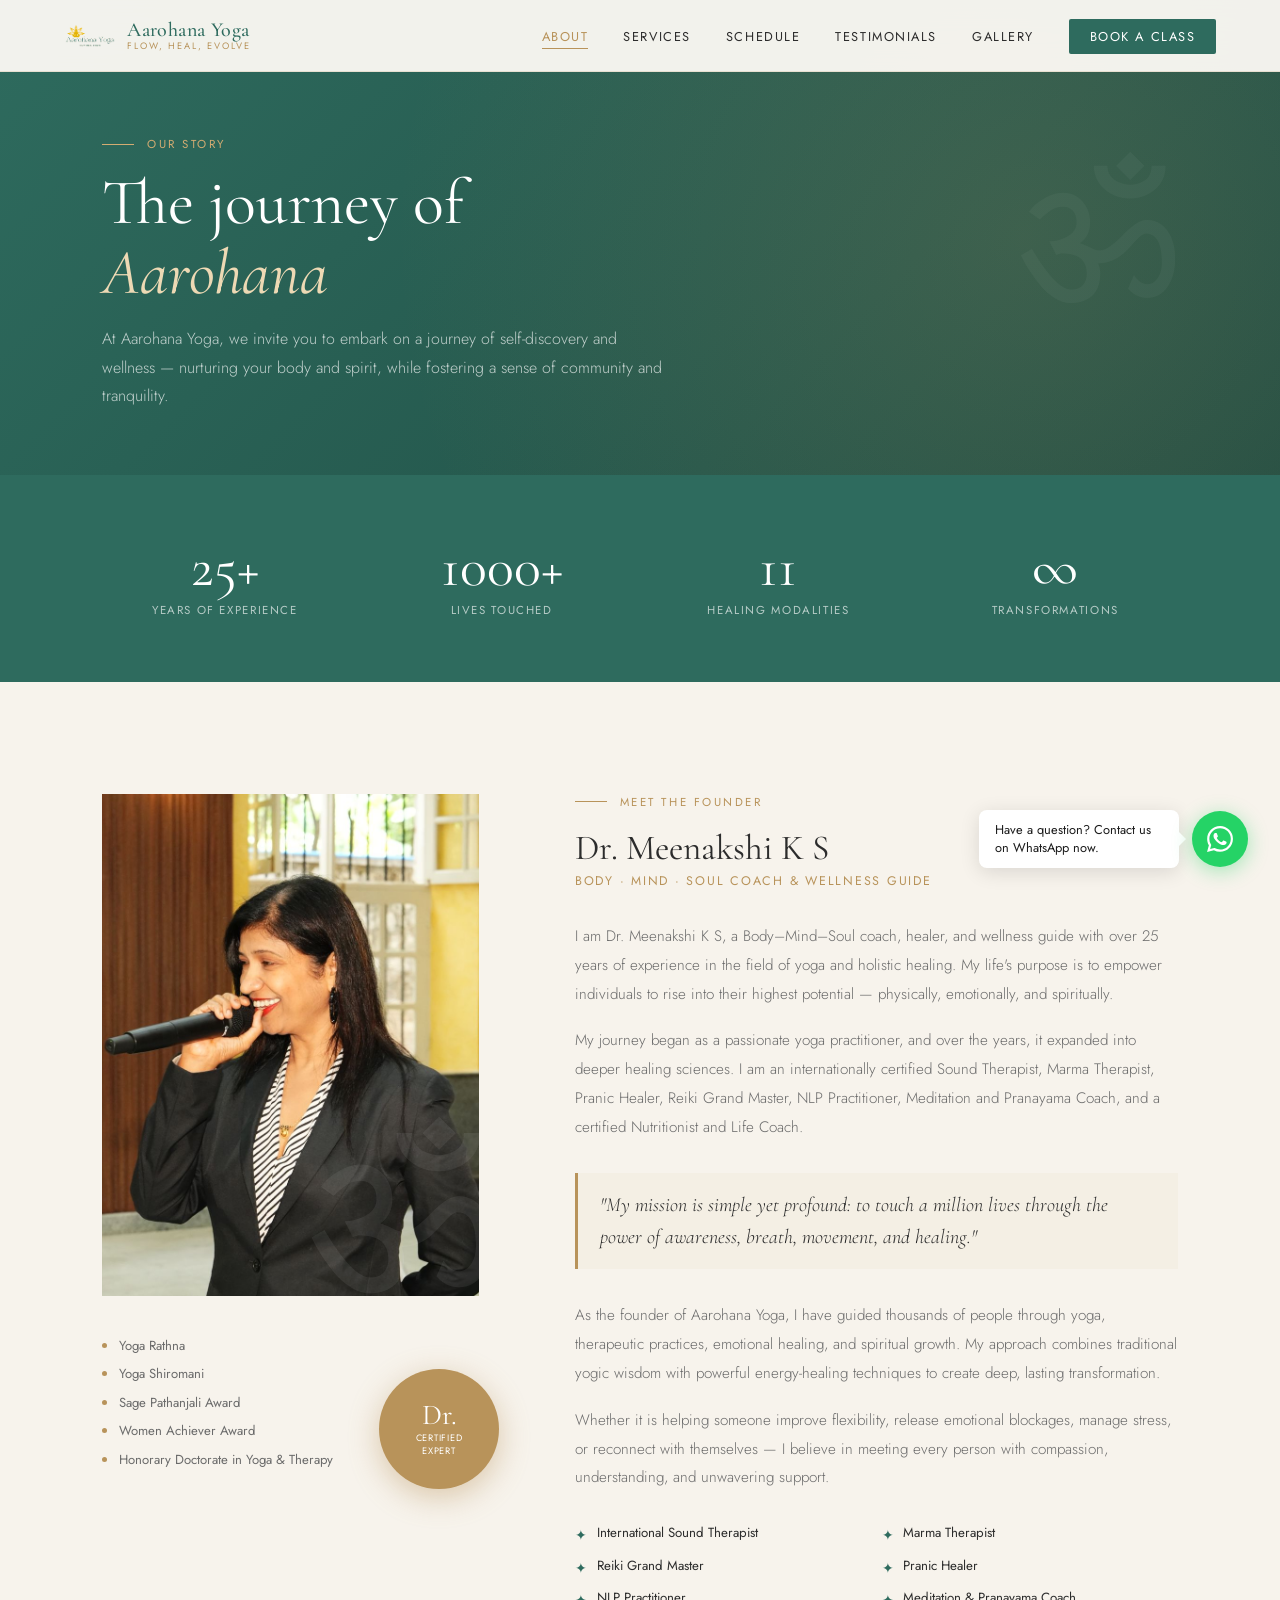
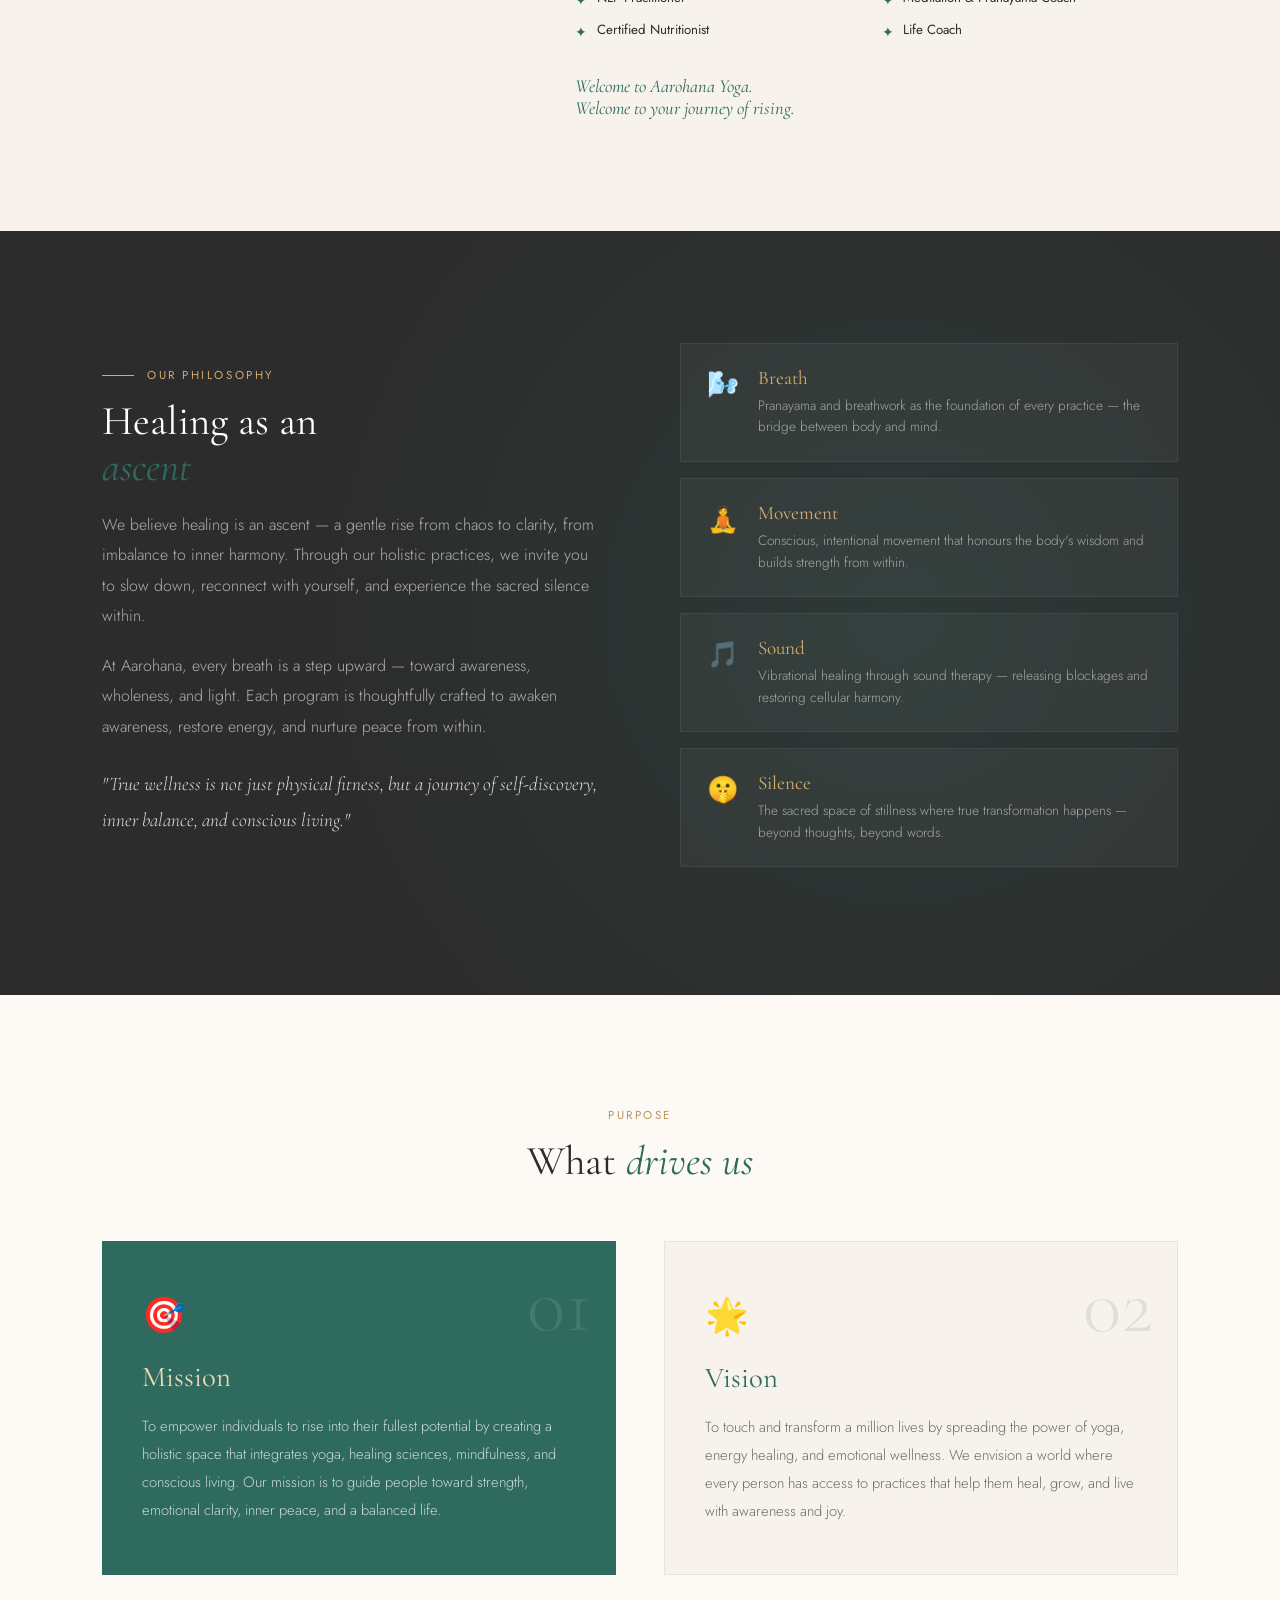
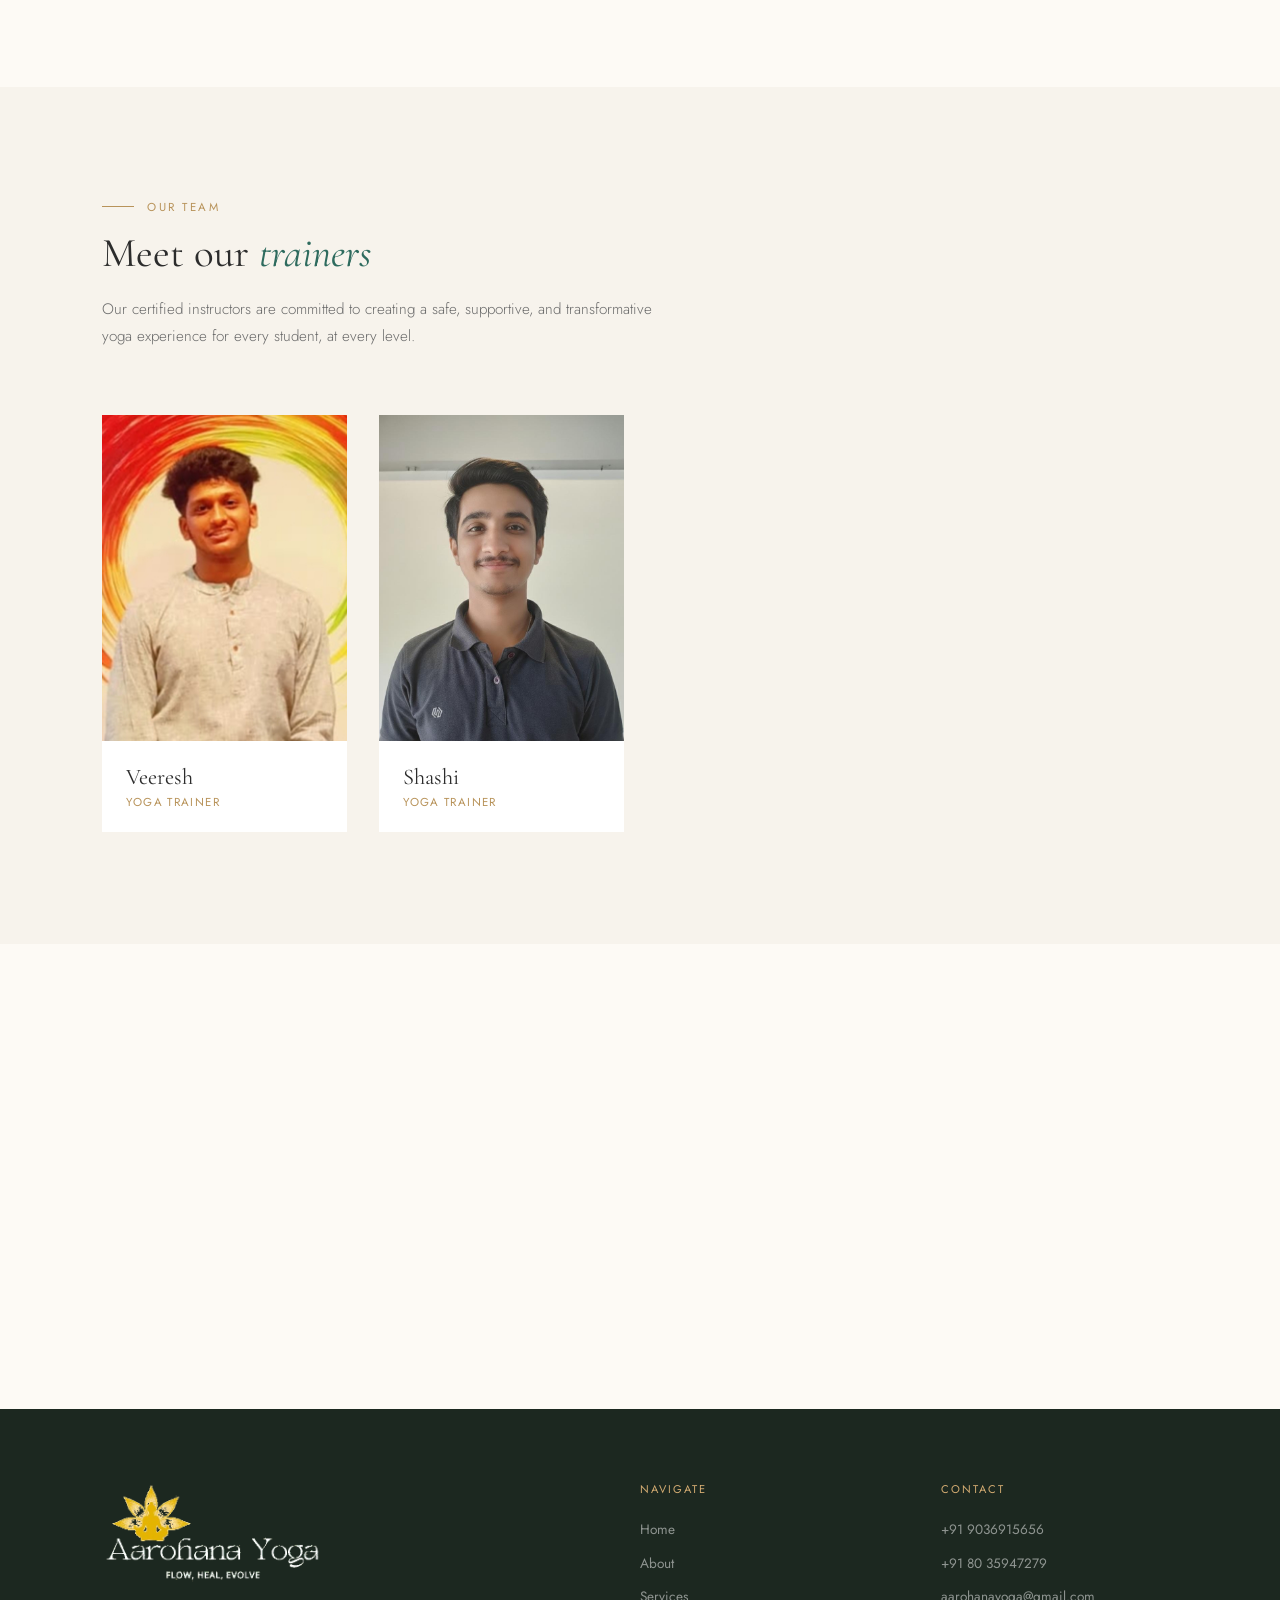
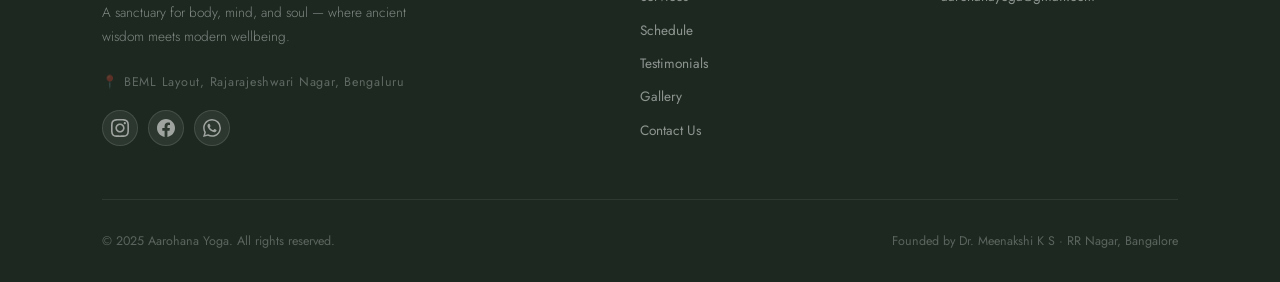
==== pages/about.html @ db9e5dfe "Add files via upload" ====
<!DOCTYPE html>
<html lang="en">
<head>
  <meta charset="UTF-8"/>
  <meta name="viewport" content="width=device-width, initial-scale=1.0"/>
  <title>About | Aarohana Yoga</title>
  <link rel="icon" type="image/x-icon" href="../images/favicon.ico" />
  <link rel="apple-touch-icon" href="../images/apple-touch-icon.png" />
  <meta name="description" content="Meet Dr. Meenakshi K S, founder of Aarohana Yoga — 25+ years in yoga, sound healing, and holistic wellness in RR Nagar, Bangalore."/>
  <link rel="preconnect" href="https://fonts.googleapis.com"/>
  <link rel="preconnect" href="https://fonts.gstatic.com" crossorigin/>
  <link href="https://fonts.googleapis.com/css2?family=Cormorant+Garamond:ital,wght@0,300;0,400;0,500;0,600;1,300;1,400&family=Jost:wght@300;400;500&display=swap" rel="stylesheet"/>
  <link rel="stylesheet" href="../css/main.css"/>
  <style>
    /* ── ABOUT PAGE SPECIFIC ── */
    section { padding: var(--section-pad); }

    /* Stats strip */
    #stats {
      background: var(--teal);
      padding: 4rem 8%;
      display: grid; grid-template-columns: repeat(4,1fr);
      gap: 2rem; text-align: center;
    }
    .stat-num { font-family: var(--font-serif); font-size: 3.5rem; color: white; line-height:1; margin-bottom:0.4rem; }
    .stat-label { font-size: 0.72rem; letter-spacing: 0.14em; text-transform: uppercase; color: rgba(255,255,255,0.65); }

    /* Founder */
    #founder {
      background: var(--cream);
      display: grid; grid-template-columns: 1fr 1.6fr;
      gap: 6rem; align-items: start;
    }
    .founder-img-frame {
      width: 100%; aspect-ratio: 3/4;
      background: linear-gradient(160deg, var(--teal-light), var(--teal));
      position: relative; overflow: hidden;
      display: flex; align-items: center; justify-content: center;
    }
    .founder-img-frame::before {
      content: 'ॐ'; font-size: 14rem; font-family: serif;
      color: rgba(255,255,255,0.07); position: absolute;
      bottom: -2rem; right: -1rem; line-height:1;
    }
    .founder-initials {
      font-family: var(--font-serif); font-size: 6rem;
      color: rgba(255,255,255,0.2); font-weight: 300; position: relative; z-index:2;
    }
    .founder-badge {
      position: absolute; bottom: -20px; right: -20px;
      width: 120px; height: 120px; background: var(--gold); border-radius: 50%;
      display: flex; flex-direction: column; align-items: center; justify-content: center;
      color: white; text-align: center; box-shadow: 0 8px 30px rgba(184,147,90,0.45);
    }
    .founder-badge .big { font-family: var(--font-serif); font-size: 1.8rem; line-height:1; }
    .founder-badge .small { font-size: 0.58rem; letter-spacing: 0.08em; text-transform: uppercase; margin-top:2px; }
    .founder-awards { margin-top: 2.5rem; display: flex; flex-direction: column; gap: 0.6rem; }
    .award-item { display: flex; align-items: center; gap: 0.7rem; font-size: 0.82rem; color: var(--mid-grey); }
    .award-dot { width: 5px; height: 5px; background: var(--gold); border-radius: 50%; flex-shrink:0; }
    .founder-name { font-family: var(--font-serif); font-size: 2.2rem; color: var(--charcoal); margin-bottom: 0.2rem; }
    .founder-title { font-size: 0.78rem; letter-spacing: 0.14em; text-transform: uppercase; color: var(--gold); margin-bottom: 2rem; }
    .founder-bio p { font-size: 0.95rem; line-height: 1.9; color: var(--mid-grey); margin-bottom: 1.1rem; font-weight: 300; }
    .founder-quote {
      border-left: 3px solid var(--gold); padding: 1rem 1.4rem;
      margin: 2rem 0; background: rgba(184,147,90,0.05);
    }
    .founder-quote p {
      font-family: var(--font-serif); font-size: 1.25rem;
      font-style: italic; color: var(--charcoal); line-height: 1.6; margin: 0;
    }
    .creds-grid { display: grid; grid-template-columns: 1fr 1fr; gap: 0.7rem; margin: 2rem 0; }
    .cred-item { display: flex; align-items: flex-start; gap: 0.6rem; font-size: 0.83rem; color: var(--charcoal); line-height: 1.4; }
    .cred-icon { color: var(--teal); flex-shrink:0; font-size: 0.9rem; margin-top: 1px; }

    /* Philosophy */
    #philosophy { background: var(--charcoal); color: white; position: relative; overflow:hidden; }
    #philosophy::before {
      content:''; position: absolute; inset:0;
      background: radial-gradient(circle at 70% 50%, rgba(46,107,94,0.2) 0%, transparent 60%);
    }
    .philosophy-inner { position: relative; z-index:2; display: grid; grid-template-columns: 1fr 1fr; gap: 5rem; align-items: center; }
    #philosophy .section-tag { color: var(--gold-light); }
    #philosophy .section-tag::before { background: var(--gold-light); }
    #philosophy .section-title { color: white; }
    .philosophy-text p { font-size: 1rem; line-height: 1.9; color: rgba(255,255,255,0.62); margin-bottom: 1.2rem; font-weight: 300; }
    .pillar {
      display: flex; gap: 1.2rem; align-items: flex-start;
      padding: 1.4rem 1.6rem; margin-bottom: 1rem;
      background: rgba(255,255,255,0.04); border: 1px solid rgba(255,255,255,0.06);
      transition: background 0.3s;
    }
    .pillar:hover { background: rgba(255,255,255,0.07); }
    .pillar-icon { font-size: 1.6rem; flex-shrink:0; }
    .pillar-title { font-family: var(--font-serif); font-size: 1.2rem; color: var(--gold-light); margin-bottom: 0.3rem; }
    .pillar-desc { font-size: 0.85rem; color: rgba(255,255,255,0.55); line-height: 1.6; font-weight: 300; }

    /* Mission / Vision */
    #mission-vision { background: var(--warm-white); }
    .mv-header { text-align:center; margin-bottom: 3.5rem; }
    .mv-header .section-tag { justify-content: center; }
    .mv-header .section-tag::before { display:none; }
    .mv-grid { display: grid; grid-template-columns: 1fr 1fr; gap: 3rem; }
    .mv-card { padding: 3rem 2.5rem; position: relative; overflow: hidden; transition: transform 0.3s; }
    .mv-card:hover { transform: translateY(-4px); }
    .mv-card-mission { background: var(--teal); color: white; }
    .mv-card-vision { background: var(--cream); border: 1px solid var(--light-grey); }
    .mv-card-num {
      position: absolute; top: 1.5rem; right: 1.5rem;
      font-family: var(--font-serif); font-size: 5rem;
      font-weight: 300; line-height:1; opacity: 0.1;
    }
    .mv-icon { font-size: 2.2rem; margin-bottom: 1.2rem; display: block; }
    .mv-title { font-family: var(--font-serif); font-size: 1.8rem; margin-bottom: 1.2rem; }
    .mv-card-mission .mv-title { color: var(--gold-pale); }
    .mv-card-vision .mv-title { color: var(--teal); }
    .mv-text { font-size: 0.92rem; line-height: 1.9; font-weight: 300; }
    .mv-card-mission .mv-text { color: rgba(255,255,255,0.75); }
    .mv-card-vision .mv-text { color: var(--mid-grey); }

    /* Trainers */
    #trainers { background: var(--cream); }
    .trainers-intro { max-width: 560px; margin-bottom: 4rem; }
    .trainers-intro p { font-size: 0.95rem; line-height: 1.8; color: var(--mid-grey); font-weight: 300; }
    .trainers-grid { display: grid; grid-template-columns: repeat(auto-fill, minmax(240px,1fr)); gap: 2rem; }
    .trainer-card { background: white; overflow: hidden; transition: box-shadow 0.3s, transform 0.3s; }
    .trainer-card:hover { box-shadow: 0 12px 40px rgba(0,0,0,0.1); transform: translateY(-4px); }
    .trainer-img {
      width: 100%; aspect-ratio: 3/4;
      background: linear-gradient(135deg, var(--teal-light), var(--teal));
      display: flex; align-items: center; justify-content: center;
      position: relative; overflow: hidden;
    }
    .trainer-img::before {
      content: attr(data-initials);
      font-family: var(--font-serif); font-size: 5rem;
      color: rgba(255,255,255,0.2); font-weight: 300;
    }
    .trainer-img img {
      width: 100%; height: 100%; object-fit: cover;
      position: absolute; inset: 0;
    }
    .trainer-info { padding: 1.4rem 1.5rem; }
    .trainer-name { font-family: var(--font-serif); font-size: 1.4rem; color: var(--charcoal); margin-bottom: 0.2rem; }
    .trainer-role { font-size: 0.72rem; letter-spacing: 0.12em; text-transform: uppercase; color: var(--gold); }

    /* CTA */
    #cta { background: var(--warm-white); text-align: center; }
    #cta .section-tag { justify-content: center; }
    #cta .section-tag::before { display:none; }
    #cta p { font-size: 0.95rem; color: var(--mid-grey); max-width: 480px; margin: 0 auto 2.5rem; line-height: 1.8; font-weight: 300; }
    .cta-buttons { display: flex; gap: 1rem; justify-content: center; flex-wrap: wrap; }

    /* Responsive */
    @media (max-width: 900px) {
      #founder { grid-template-columns: 1fr; gap: 3rem; }
      .founder-visual { max-width: 300px; }
      .creds-grid { grid-template-columns: 1fr; }
      .philosophy-inner { grid-template-columns: 1fr; gap: 3rem; }
      .mv-grid { grid-template-columns: 1fr; }
      #stats { grid-template-columns: repeat(2,1fr); }
      section { padding: var(--section-pad-sm); }
      #stats { padding: 3rem 5%; }
    }
  </style>
</head>
<body>

<nav id="navbar">
  <a href="../index.html" class="nav-logo">
    <img src="[data-uri]" alt="Aarohana Yoga" />
    <div class="nav-brand-text">
      <span class="nav-brand-name">Aarohana Yoga</span>
      <span class="nav-brand-tagline">Flow, Heal, Evolve</span>
    </div>
  </a>
  <ul class="nav-links">
    <li><a href="about.html" class="active">About</a></li>
    <li><a href="../index.html#services">Services</a></li>
    <li><a href="../index.html#schedule">Schedule</a></li>
    <li><a href="../index.html#testimonials">Testimonials</a></li>
    <li><a href="gallery.html">Gallery</a></li>
    <li><a href="../index.html#contact" class="nav-cta">Book a Class</a></li>
  </ul>
  <div class="hamburger" id="hamburger"><span></span><span></span><span></span></div>
</nav>
<div class="mobile-menu" id="mobileMenu">
  <a href="../index.html">Home</a>
  <a href="about.html">About</a>
  <a href="../index.html#services">Services</a>
  <a href="../index.html#schedule">Schedule</a>
  <a href="../index.html#testimonials">Testimonials</a>
  <a href="gallery.html">Gallery</a>
  <a href="../index.html#contact">Book a Class</a>
</div>

<!-- PAGE HERO -->
<div class="page-hero">
  <div class="page-hero-inner">
    <div class="page-hero-tag">Our Story</div>
    <h1>The journey of<br><em>Aarohana</em></h1>
    <p class="page-hero-desc">At Aarohana Yoga, we invite you to embark on a journey of self-discovery and wellness — nurturing your body and spirit, while fostering a sense of community and tranquility.</p>
  </div>
  <div class="hero-om">ॐ</div>
</div>

<!-- STATS -->
<div id="stats">
  <div class="reveal"><div class="stat-num">25+</div><div class="stat-label">Years of Experience</div></div>
  <div class="reveal"><div class="stat-num">1000+</div><div class="stat-label">Lives Touched</div></div>
  <div class="reveal"><div class="stat-num">11</div><div class="stat-label">Healing Modalities</div></div>
  <div class="reveal"><div class="stat-num">∞</div><div class="stat-label">Transformations</div></div>
</div>

<!-- FOUNDER -->
<section id="founder">
  <div class="founder-visual reveal" style="position:relative">
    <div class="founder-img-frame">
      <img src="../images/meenakshi.jpeg" alt="Dr. Meenakshi K S" style="width:100%;height:100%;object-fit:cover;object-position:center top;" />
    </div>
    <div class="founder-badge"><span class="big">Dr.</span><span class="small">Certified<br>Expert</span></div>
    <div class="founder-awards">
      <div class="award-item"><span class="award-dot"></span> Yoga Rathna</div>
      <div class="award-item"><span class="award-dot"></span> Yoga Shiromani</div>
      <div class="award-item"><span class="award-dot"></span> Sage Pathanjali Award</div>
      <div class="award-item"><span class="award-dot"></span> Women Achiever Award</div>
      <div class="award-item"><span class="award-dot"></span> Honorary Doctorate in Yoga & Therapy</div>
    </div>
  </div>
  <div class="founder-content reveal">
    <div class="section-tag">Meet the Founder</div>
    <div class="founder-name">Dr. Meenakshi K S</div>
    <div class="founder-title">Body · Mind · Soul Coach & Wellness Guide</div>
    <div class="founder-bio">
      <p>I am Dr. Meenakshi K S, a Body–Mind–Soul coach, healer, and wellness guide with over 25 years of experience in the field of yoga and holistic healing. My life's purpose is to empower individuals to rise into their highest potential — physically, emotionally, and spiritually.</p>
      <p>My journey began as a passionate yoga practitioner, and over the years, it expanded into deeper healing sciences. I am an internationally certified Sound Therapist, Marma Therapist, Pranic Healer, Reiki Grand Master, NLP Practitioner, Meditation and Pranayama Coach, and a certified Nutritionist and Life Coach.</p>
      <div class="founder-quote"><p>"My mission is simple yet profound: to touch a million lives through the power of awareness, breath, movement, and healing."</p></div>
      <p>As the founder of Aarohana Yoga, I have guided thousands of people through yoga, therapeutic practices, emotional healing, and spiritual growth. My approach combines traditional yogic wisdom with powerful energy-healing techniques to create deep, lasting transformation.</p>
      <p>Whether it is helping someone improve flexibility, release emotional blockages, manage stress, or reconnect with themselves — I believe in meeting every person with compassion, understanding, and unwavering support.</p>
    </div>
    <div class="creds-grid">
      <div class="cred-item"><span class="cred-icon">✦</span> International Sound Therapist</div>
      <div class="cred-item"><span class="cred-icon">✦</span> Marma Therapist</div>
      <div class="cred-item"><span class="cred-icon">✦</span> Reiki Grand Master</div>
      <div class="cred-item"><span class="cred-icon">✦</span> Pranic Healer</div>
      <div class="cred-item"><span class="cred-icon">✦</span> NLP Practitioner</div>
      <div class="cred-item"><span class="cred-icon">✦</span> Meditation & Pranayama Coach</div>
      <div class="cred-item"><span class="cred-icon">✦</span> Certified Nutritionist</div>
      <div class="cred-item"><span class="cred-icon">✦</span> Life Coach</div>
    </div>
    <p style="font-family:var(--font-serif);font-size:1.15rem;font-style:italic;color:var(--teal);margin-top:1.5rem;">Welcome to Aarohana Yoga.<br>Welcome to your journey of rising.</p>
  </div>
</section>

<!-- PHILOSOPHY -->
<section id="philosophy">
  <div class="philosophy-inner">
    <div class="philosophy-text reveal">
      <div class="section-tag">Our Philosophy</div>
      <h2 class="section-title">Healing as an<br><em>ascent</em></h2>
      <p>We believe healing is an ascent — a gentle rise from chaos to clarity, from imbalance to inner harmony. Through our holistic practices, we invite you to slow down, reconnect with yourself, and experience the sacred silence within.</p>
      <p>At Aarohana, every breath is a step upward — toward awareness, wholeness, and light. Each program is thoughtfully crafted to awaken awareness, restore energy, and nurture peace from within.</p>
      <p style="font-family:var(--font-serif);font-size:1.2rem;font-style:italic;color:rgba(255,255,255,0.85);margin-top:1.5rem;">"True wellness is not just physical fitness, but a journey of self-discovery, inner balance, and conscious living."</p>
    </div>
    <div class="reveal">
      <div class="pillar"><span class="pillar-icon">🌬️</span><div><div class="pillar-title">Breath</div><p class="pillar-desc">Pranayama and breathwork as the foundation of every practice — the bridge between body and mind.</p></div></div>
      <div class="pillar"><span class="pillar-icon">🧘</span><div><div class="pillar-title">Movement</div><p class="pillar-desc">Conscious, intentional movement that honours the body's wisdom and builds strength from within.</p></div></div>
      <div class="pillar"><span class="pillar-icon">🎵</span><div><div class="pillar-title">Sound</div><p class="pillar-desc">Vibrational healing through sound therapy — releasing blockages and restoring cellular harmony.</p></div></div>
      <div class="pillar"><span class="pillar-icon">🤫</span><div><div class="pillar-title">Silence</div><p class="pillar-desc">The sacred space of stillness where true transformation happens — beyond thoughts, beyond words.</p></div></div>
    </div>
  </div>
</section>

<!-- MISSION & VISION -->
<section id="mission-vision">
  <div class="mv-header reveal">
    <div class="section-tag">Purpose</div>
    <h2 class="section-title">What <em>drives us</em></h2>
  </div>
  <div class="mv-grid">
    <div class="mv-card mv-card-mission reveal">
      <span class="mv-card-num">01</span>
      <span class="mv-icon">🎯</span>
      <div class="mv-title">Mission</div>
      <p class="mv-text">To empower individuals to rise into their fullest potential by creating a holistic space that integrates yoga, healing sciences, mindfulness, and conscious living. Our mission is to guide people toward strength, emotional clarity, inner peace, and a balanced life.</p>
    </div>
    <div class="mv-card mv-card-vision reveal">
      <span class="mv-card-num">02</span>
      <span class="mv-icon">🌟</span>
      <div class="mv-title">Vision</div>
      <p class="mv-text">To touch and transform a million lives by spreading the power of yoga, energy healing, and emotional wellness. We envision a world where every person has access to practices that help them heal, grow, and live with awareness and joy.</p>
    </div>
  </div>
</section>

<!-- TRAINERS -->
<section id="trainers">
  <div class="trainers-intro reveal">
    <div class="section-tag">Our Team</div>
    <h2 class="section-title">Meet our <em>trainers</em></h2>
    <p>Our certified instructors are committed to creating a safe, supportive, and transformative yoga experience for every student, at every level.</p>
  </div>
  <div class="trainers-grid">
    <div class="trainer-card reveal">
      <div class="trainer-img" data-initials="V">
        <img src="../images/veeresh.jpg" alt="Veeresh" onerror="this.style.display='none'"/>
      </div>
      <div class="trainer-info"><div class="trainer-name">Veeresh</div><div class="trainer-role">Yoga Trainer</div></div>
    </div>
    <div class="trainer-card reveal">
      <div class="trainer-img" data-initials="S">
        <img src="../images/shashi.jpeg" alt="Shashi" onerror="this.style.display='none'"/>
      </div>
      <div class="trainer-info"><div class="trainer-name">Shashi</div><div class="trainer-role">Yoga Trainer</div></div>
    </div>
    <div class="trainer-card reveal">
      <div class="trainer-img" data-initials="MKS">
        <img src="../images/meenakshi-about.jpeg" alt="Dr. Meenakshi K S" />
      </div>
      <div class="trainer-info"><div class="trainer-name">Dr. Meenakshi K S</div><div class="trainer-role">Founder & Lead Instructor</div></div>
    </div>
  </div>
</section>

<!-- CTA -->
<section id="cta">
  <div class="section-tag reveal">Begin your journey</div>
  <h2 class="section-title reveal">Ready to <em>rise?</em></h2>
  <p class="reveal">Join us at Aarohana Yoga and take the first step toward a healthier, more balanced, and deeply fulfilling life.</p>
  <div class="cta-buttons reveal">
    <a href="../index.html#contact" class="btn-primary">Book a Trial Class</a>
    <a href="../index.html#services" class="btn-outline">Explore Services</a>
  </div>
</section>

<footer>
  <div class="footer-grid">
    <div>
      <div class="footer-brand">
        <img src="../images/logo-footer.png" alt="Aarohana Yoga" class="footer-logo-img" />
      </div>
      <p class="footer-tagline">A sanctuary for body, mind, and soul — where ancient wisdom meets modern wellbeing.</p>
      <p style="font-size:0.78rem;color:rgba(255,255,255,0.3);letter-spacing:0.06em;margin-bottom:1.2rem">📍 BEML Layout, Rajarajeshwari Nagar, Bengaluru</p>
      <div class="footer-social">
        <a href="https://www.instagram.com/aarohanayoga" target="_blank" class="footer-social-btn" title="Instagram"><svg xmlns="http://www.w3.org/2000/svg" viewBox="0 0 24 24" width="18" height="18" fill="currentColor"><path d="M12 2.163c3.204 0 3.584.012 4.85.07 3.252.148 4.771 1.691 4.919 4.919.058 1.265.069 1.645.069 4.849 0 3.205-.012 3.584-.069 4.849-.149 3.225-1.664 4.771-4.919 4.919-1.266.058-1.644.07-4.85.07-3.204 0-3.584-.012-4.849-.07-3.26-.149-4.771-1.699-4.919-4.92-.058-1.265-.07-1.644-.07-4.849 0-3.204.013-3.583.07-4.849.149-3.227 1.664-4.771 4.919-4.919 1.266-.057 1.645-.069 4.849-.069zm0-2.163c-3.259 0-3.667.014-4.947.072-4.358.2-6.78 2.618-6.98 6.98-.059 1.281-.073 1.689-.073 4.948 0 3.259.014 3.668.072 4.948.2 4.358 2.618 6.78 6.98 6.98 1.281.058 1.689.072 4.948.072 3.259 0 3.668-.014 4.948-.072 4.354-.2 6.782-2.618 6.979-6.98.059-1.28.073-1.689.073-4.948 0-3.259-.014-3.667-.072-4.947-.196-4.354-2.617-6.78-6.979-6.98-1.281-.059-1.69-.073-4.949-.073zm0 5.838c-3.403 0-6.162 2.759-6.162 6.162s2.759 6.163 6.162 6.163 6.162-2.759 6.162-6.163c0-3.403-2.759-6.162-6.162-6.162zm0 10.162c-2.209 0-4-1.79-4-4 0-2.209 1.791-4 4-4s4 1.791 4 4c0 2.21-1.791 4-4 4zm6.406-11.845c-.796 0-1.441.645-1.441 1.44s.645 1.44 1.441 1.44c.795 0 1.439-.645 1.439-1.44s-.644-1.44-1.439-1.44z"/></svg></a>
        <a href="https://www.facebook.com/share/173X7oMKS6/" target="_blank" class="footer-social-btn" title="Facebook"><svg xmlns="http://www.w3.org/2000/svg" viewBox="0 0 24 24" width="18" height="18" fill="currentColor"><path d="M24 12.073c0-6.627-5.373-12-12-12s-12 5.373-12 12c0 5.99 4.388 10.954 10.125 11.854v-8.385H7.078v-3.47h3.047V9.43c0-3.007 1.792-4.669 4.533-4.669 1.312 0 2.686.235 2.686.235v2.953H15.83c-1.491 0-1.956.925-1.956 1.874v2.25h3.328l-.532 3.47h-2.796v8.385C19.612 23.027 24 18.062 24 12.073z"/></svg></a>
        <a href="http://wa.me/919036915656" target="_blank" class="footer-social-btn" title="WhatsApp"><svg xmlns="http://www.w3.org/2000/svg" viewBox="0 0 24 24" width="18" height="18" fill="currentColor"><path d="M17.472 14.382c-.297-.149-1.758-.867-2.03-.967-.273-.099-.471-.148-.67.15-.197.297-.767.966-.94 1.164-.173.199-.347.223-.644.075-.297-.15-1.255-.463-2.39-1.475-.883-.788-1.48-1.761-1.653-2.059-.173-.297-.018-.458.13-.606.134-.133.298-.347.446-.52.149-.174.198-.298.298-.497.099-.198.05-.371-.025-.52-.075-.149-.669-1.612-.916-2.207-.242-.579-.487-.5-.669-.51-.173-.008-.371-.01-.57-.01-.198 0-.52.074-.792.372-.272.297-1.04 1.016-1.04 2.479 0 1.462 1.065 2.875 1.213 3.074.149.198 2.096 3.2 5.077 4.487.709.306 1.262.489 1.694.625.712.227 1.36.195 1.871.118.571-.085 1.758-.719 2.006-1.413.248-.694.248-1.289.173-1.413-.074-.124-.272-.198-.57-.347m-5.421 7.403h-.004a9.87 9.87 0 01-5.031-1.378l-.361-.214-3.741.982.998-3.648-.235-.374a9.86 9.86 0 01-1.51-5.26c.001-5.45 4.436-9.884 9.888-9.884 2.64 0 5.122 1.03 6.988 2.898a9.825 9.825 0 012.893 6.994c-.003 5.45-4.437 9.884-9.885 9.884m8.413-18.297A11.815 11.815 0 0012.05 0C5.495 0 .16 5.335.157 11.892c0 2.096.547 4.142 1.588 5.945L.057 24l6.305-1.654a11.882 11.882 0 005.683 1.448h.005c6.554 0 11.89-5.335 11.893-11.893a11.821 11.821 0 00-3.48-8.413z"/></svg></a>
      </div>
    </div>
    <div>
      <div class="footer-col-title">Navigate</div>
      <ul class="footer-links">
        <li><a href="../index.html">Home</a></li>
        <li><a href="about.html">About</a></li>
        <li><a href="../index.html#services">Services</a></li>
        <li><a href="../index.html#schedule">Schedule</a></li>
        <li><a href="../index.html#testimonials">Testimonials</a></li>
        <li><a href="gallery.html">Gallery</a></li>
        <li><a href="../index.html#contact">Contact Us</a></li>
      </ul>
    </div>
    <div>
      <div class="footer-col-title">Contact</div>
      <ul class="footer-links">
        <li><a href="tel:+919036915656">+91 9036915656</a></li>
        <li><a href="tel:+918035947279">+91 80 35947279</a></li>
        <li><a href="mailto:aarohanayoga@gmail.com">aarohanayoga@gmail.com</a></li>
      </ul>
    </div>
  </div>
  <div class="footer-bottom">
    <span>© 2025 Aarohana Yoga. All rights reserved.</span>
    <span>Founded by Dr. Meenakshi K S · RR Nagar, Bangalore</span>
  </div>
</footer>
<div class="wa-wrapper">
  <div class="wa-tooltip" id="waTooltip">
    <span>Have a question? Contact us on WhatsApp now.</span>
    <div class="wa-tooltip-arrow"></div>
  </div>
  <a href="http://wa.me/919036915656" class="wa-float" target="_blank" title="Chat on WhatsApp">
    <svg xmlns="http://www.w3.org/2000/svg" viewBox="0 0 24 24" width="26" height="26" fill="white"><path d="M17.472 14.382c-.297-.149-1.758-.867-2.03-.967-.273-.099-.471-.148-.67.15-.197.297-.767.966-.94 1.164-.173.199-.347.223-.644.075-.297-.15-1.255-.463-2.39-1.475-.883-.788-1.48-1.761-1.653-2.059-.173-.297-.018-.458.13-.606.134-.133.298-.347.446-.52.149-.174.198-.298.298-.497.099-.198.05-.371-.025-.52-.075-.149-.669-1.612-.916-2.207-.242-.579-.487-.5-.669-.51-.173-.008-.371-.01-.57-.01-.198 0-.52.074-.792.372-.272.297-1.04 1.016-1.04 2.479 0 1.462 1.065 2.875 1.213 3.074.149.198 2.096 3.2 5.077 4.487.709.306 1.262.489 1.694.625.712.227 1.36.195 1.871.118.571-.085 1.758-.719 2.006-1.413.248-.694.248-1.289.173-1.413-.074-.124-.272-.198-.57-.347m-5.421 7.403h-.004a9.87 9.87 0 01-5.031-1.378l-.361-.214-3.741.982.998-3.648-.235-.374a9.86 9.86 0 01-1.51-5.26c.001-5.45 4.436-9.884 9.888-9.884 2.64 0 5.122 1.03 6.988 2.898a9.825 9.825 0 012.893 6.994c-.003 5.45-4.437 9.884-9.885 9.884m8.413-18.297A11.815 11.815 0 0012.05 0C5.495 0 .16 5.335.157 11.892c0 2.096.547 4.142 1.588 5.945L.057 24l6.305-1.654a11.882 11.882 0 005.683 1.448h.005c6.554 0 11.89-5.335 11.893-11.893a11.821 11.821 0 00-3.48-8.413z"/></svg>
  </a>
</div>

<script src="../js/main.js"></script>
</body>
</html>
---- css/main.css ----
/* ============================================================
   AAROHANA YOGA — Main Stylesheet
   Brand palette derived from logo:
     Gold/Saffron  → #B8935A (primary accent)
     Deep Teal     → #2E6B5E (primary brand)
     Mid Teal      → #4A8577
     Cream         → #F7F3EC (background)
     Warm White    → #FDFAF5
     Charcoal      → #2C2C2C
   ============================================================ */

:root {
  /* Brand core — extracted from logo */
  --gold:           #B8935A;
  --gold-light:     #D4AC72;
  --gold-pale:      #EDD9B4;
  --teal:           #2E6B5E;
  --teal-mid:       #4A8577;
  --teal-light:     #7AAF9F;

  /* Neutrals */
  --cream:          #F7F3EC;
  --warm-white:     #FDFAF5;
  --charcoal:       #2C2C2C;
  --mid-grey:       #6B6B6B;
  --light-grey:     #E8E3DC;
  --border:         rgba(184,147,90,0.18);

  /* Semantic aliases */
  --color-primary:     var(--teal);
  --color-primary-dk:  #1f4d43;
  --color-accent:      var(--gold);
  --color-accent-lt:   var(--gold-light);
  --color-bg:          var(--warm-white);
  --color-surface:     var(--cream);
  --color-text:        var(--charcoal);
  --color-text-muted:  var(--mid-grey);

  /* Typography */
  --font-serif:  'Cormorant Garamond', serif;
  --font-sans:   'Jost', sans-serif;

  /* Spacing */
  --section-pad: 7rem 8%;
  --section-pad-sm: 5rem 5%;
}

*, *::before, *::after { box-sizing: border-box; margin: 0; padding: 0; }
html { scroll-behavior: smooth; }
body {
  font-family: var(--font-sans);
  background: var(--color-bg);
  color: var(--color-text);
  overflow-x: hidden;
}
h1, h2, h3, h4 { font-family: var(--font-serif); font-weight: 400; }
img { max-width: 100%; display: block; }

/* ── BUTTONS ── */
.btn-primary {
  background: var(--teal);
  color: white;
  padding: 0.9rem 2.2rem;
  font-family: var(--font-sans);
  font-size: 0.78rem;
  letter-spacing: 0.14em;
  text-transform: uppercase;
  text-decoration: none;
  border: none;
  cursor: pointer;
  transition: background 0.3s, transform 0.2s;
  display: inline-block;
}
.btn-primary:hover { background: var(--gold); transform: translateY(-1px); }

.btn-outline {
  background: transparent;
  color: var(--charcoal);
  padding: 0.9rem 2.2rem;
  font-family: var(--font-sans);
  font-size: 0.78rem;
  letter-spacing: 0.14em;
  text-transform: uppercase;
  text-decoration: none;
  border: 1px solid var(--charcoal);
  cursor: pointer;
  transition: all 0.3s;
  display: inline-block;
}
.btn-outline:hover { background: var(--charcoal); color: white; transform: translateY(-1px); }

.btn-gold {
  background: var(--gold);
  color: white;
  padding: 0.9rem 2.2rem;
  font-family: var(--font-sans);
  font-size: 0.78rem;
  letter-spacing: 0.14em;
  text-transform: uppercase;
  text-decoration: none;
  border: none;
  cursor: pointer;
  transition: background 0.3s, transform 0.2s;
  display: inline-block;
}
.btn-gold:hover { background: var(--teal); transform: translateY(-1px); }

/* ── SECTION LABELS ── */
.section-tag {
  font-size: 0.72rem;
  letter-spacing: 0.22em;
  text-transform: uppercase;
  color: var(--gold);
  margin-bottom: 1rem;
  display: flex;
  align-items: center;
  gap: 0.8rem;
}
.section-tag::before {
  content: '';
  display: block;
  width: 32px;
  height: 1px;
  background: var(--gold);
}
.section-title {
  font-size: clamp(2rem, 3.2vw, 3.2rem);
  line-height: 1.12;
  margin-bottom: 1.2rem;
  color: var(--charcoal);
}
.section-title em { font-style: italic; color: var(--teal); }
.section-lead {
  font-size: 0.96rem;
  line-height: 1.85;
  color: var(--mid-grey);
  max-width: 560px;
  font-weight: 300;
}

/* ── NAV ── */
nav {
  position: fixed;
  top: 0; left: 0; right: 0;
  z-index: 1000;
  padding: 0 5%;
  display: flex;
  align-items: center;
  justify-content: space-between;
  height: 72px;
  background: rgba(253,250,245,0.95);
  backdrop-filter: blur(14px);
  border-bottom: 1px solid var(--border);
  transition: box-shadow 0.3s;
}
nav.scrolled { box-shadow: 0 2px 24px rgba(0,0,0,0.07); }

.nav-logo { text-decoration: none; display: flex; align-items: center; gap: 0.7rem; }
.nav-logo img { height: 52px; width: auto; object-fit: contain; flex-shrink: 0; }
.nav-brand-text { display: flex; flex-direction: column; line-height: 1; gap: 0.08rem; }
.nav-brand-name {
  font-family: var(--font-serif);
  font-size: 1.25rem;
  font-weight: 500;
  color: var(--teal);
  letter-spacing: 0.02em;
}
.nav-brand-tagline {
  font-size: 0.58rem;
  letter-spacing: 0.2em;
  text-transform: uppercase;
  color: var(--gold);
  font-weight: 400;
}

.nav-links { display: flex; gap: 2.2rem; list-style: none; align-items: center; }
.nav-links a {
  font-size: 0.8rem;
  font-weight: 400;
  letter-spacing: 0.12em;
  text-transform: uppercase;
  color: var(--charcoal);
  text-decoration: none;
  position: relative;
  transition: color 0.3s;
}
.nav-links a::after {
  content: '';
  position: absolute;
  bottom: -3px; left: 0;
  width: 0; height: 1px;
  background: var(--gold);
  transition: width 0.3s;
}
.nav-links a:hover,
.nav-links a.active { color: var(--gold); }
.nav-links a:hover::after,
.nav-links a.active::after { width: 100%; }

.nav-cta {
  background: var(--teal) !important;
  color: white !important;
  padding: 0.5rem 1.3rem;
  border-radius: 2px;
  transition: background 0.3s !important;
}
.nav-cta:hover { background: var(--gold) !important; color: white !important; }
.nav-cta::after { display: none !important; }

.hamburger { display: none; flex-direction: column; gap: 5px; cursor: pointer; padding: 4px; }
.hamburger span { display: block; width: 24px; height: 1.5px; background: var(--charcoal); transition: all 0.3s; }

.mobile-menu {
  display: none;
  position: fixed;
  top: 72px; left: 0; right: 0;
  background: var(--warm-white);
  padding: 2rem; z-index: 999;
  box-shadow: 0 8px 30px rgba(0,0,0,0.1);
  flex-direction: column; gap: 1.2rem;
}
.mobile-menu.open { display: flex; }
.mobile-menu a {
  font-size: 1rem; color: var(--charcoal);
  text-decoration: none; padding: 0.5rem 0;
  border-bottom: 1px solid var(--light-grey);
  letter-spacing: 0.06em;
}

/* ── FOOTER ── */
footer {
  background: #1C2820;
  color: rgba(255,255,255,0.7);
  padding: 4.5rem 8% 2rem;
}
.footer-grid {
  display: grid;
  grid-template-columns: 2fr 1fr 1fr;
  gap: 4rem;
  padding-bottom: 3rem;
  border-bottom: 1px solid rgba(255,255,255,0.08);
  margin-bottom: 2rem;
}
.footer-brand {
  display: flex;
  align-items: center;
  gap: 1rem;
  margin-bottom: 1rem;
}
.footer-logo-img {
  height: auto;
  width: 220px;
  display: block;
}
.footer-brand-text { display: flex; flex-direction: column; gap: 0.15rem; }
.footer-brand-name {
  font-family: var(--font-serif);
  font-size: 1.5rem;
  font-weight: 500;
  color: white;
  line-height: 1;
  letter-spacing: 0.02em;
}
.footer-brand-sub {
  font-size: 0.6rem;
  letter-spacing: 0.22em;
  text-transform: uppercase;
  color: var(--gold-light);
  font-weight: 300;
}
.footer-tagline {
  font-size: 0.85rem;
  line-height: 1.75;
  color: rgba(255,255,255,0.45);
  margin-bottom: 1.5rem;
  font-weight: 300;
  max-width: 320px;
}
.footer-col-title {
  font-size: 0.7rem;
  letter-spacing: 0.18em;
  text-transform: uppercase;
  color: var(--gold-light);
  margin-bottom: 1.3rem;
}
.footer-links { list-style: none; }
.footer-links li { margin-bottom: 0.65rem; }
.footer-links a {
  font-size: 0.85rem;
  color: rgba(255,255,255,0.5);
  text-decoration: none;
  transition: color 0.3s;
}
.footer-links a:hover { color: var(--gold-light); }
.footer-bottom {
  display: flex;
  justify-content: space-between;
  align-items: center;
  font-size: 0.78rem;
  color: rgba(255,255,255,0.28);
}

/* ── WHATSAPP FLOAT ── */
.wa-wrapper {
  position: fixed;
  bottom: 2rem; right: 2rem;
  z-index: 999;
  display: flex;
  align-items: center;
}
.wa-float {
  width: 56px; height: 56px;
  background: #25D366;
  border-radius: 50%;
  display: flex; align-items: center; justify-content: center;
  text-decoration: none;
  box-shadow: 0 4px 20px rgba(37,211,102,0.4);
  transition: transform 0.3s, box-shadow 0.3s;
  animation: waPulse 2.5s infinite;
  flex-shrink: 0;
  position: relative; z-index: 2;
}
.wa-float:hover { transform: scale(1.1); box-shadow: 0 6px 28px rgba(37,211,102,0.55); animation: none; }
@keyframes waPulse {
  0%, 100% { box-shadow: 0 4px 20px rgba(37,211,102,0.4); }
  50%       { box-shadow: 0 4px 32px rgba(37,211,102,0.65); }
}
.wa-tooltip {
  position: relative;
  background: white;
  color: #1a1a1a;
  font-family: 'Jost', sans-serif;
  font-size: 0.8rem;
  line-height: 1.4;
  padding: 0.7rem 1rem;
  border-radius: 8px;
  box-shadow: 0 4px 20px rgba(0,0,0,0.12);
  max-width: 200px;
  margin-right: 0.8rem;
  opacity: 0;
  transform: translateX(10px);
  pointer-events: none;
  transition: opacity 0.4s ease, transform 0.4s ease;
}
.wa-tooltip.visible { opacity: 1; transform: translateX(0); }
.wa-tooltip-arrow {
  position: absolute;
  right: -7px; top: 50%;
  transform: translateY(-50%);
  width: 0; height: 0;
  border-top: 7px solid transparent;
  border-bottom: 7px solid transparent;
  border-left: 7px solid white;
}

/* ── REVEAL ANIMATION ── */
.reveal {
  opacity: 0;
  transform: translateY(24px);
  transition: opacity 0.7s ease, transform 0.7s ease;
}
.reveal.visible { opacity: 1; transform: none; }

/* ── PAGE HERO (inner pages) ── */
.page-hero {
  padding-top: 72px;
  background: linear-gradient(135deg, var(--teal) 0%, var(--color-primary-dk) 100%);
  position: relative; overflow: hidden;
  min-height: 300px;
  display: flex; align-items: center;
}
.page-hero::after {
  content: '';
  position: absolute; inset: 0;
  background: radial-gradient(circle at 80% 50%, rgba(184,147,90,0.18) 0%, transparent 60%);
}
.page-hero-inner { position: relative; z-index: 2; padding: 4rem 8%; }
.page-hero-tag {
  font-size: 0.72rem; letter-spacing: 0.22em;
  text-transform: uppercase; color: var(--gold-light);
  display: flex; align-items: center; gap: 0.8rem; margin-bottom: 1rem;
}
.page-hero-tag::before { content: ''; display: block; width: 32px; height: 1px; background: var(--gold-light); }
.page-hero h1 { font-size: clamp(2.8rem, 5vw, 4.5rem); color: white; line-height: 1.1; margin-bottom: 1rem; }
.page-hero h1 em { font-style: italic; color: var(--gold-pale); }
.page-hero-desc { font-size: 1rem; color: rgba(255,255,255,0.7); max-width: 560px; line-height: 1.8; font-weight: 300; }
.hero-om {
  position: absolute; right: 8%; top: 50%; transform: translateY(-50%);
  font-size: 12rem; color: rgba(255,255,255,0.04);
  font-family: serif; z-index: 1; line-height: 1;
}

/* ── RESPONSIVE ── */
@media (max-width: 900px) {
  :root { --section-pad: var(--section-pad-sm); }
  .nav-links { display: none; }
  .hamburger { display: flex; }
  .footer-grid { grid-template-columns: 1fr; gap: 2.5rem; }
  .footer-bottom { flex-direction: column; gap: 0.5rem; text-align: center; }
}

/* ── FOOTER SOCIAL ── */
.footer-social {
  display: flex;
  gap: 0.6rem;
  margin-top: 0.5rem;
}
.footer-social-btn {
  width: 36px; height: 36px;
  border-radius: 50%;
  background: rgba(255,255,255,0.07);
  border: 1px solid rgba(255,255,255,0.12);
  display: flex; align-items: center; justify-content: center;
  color: rgba(255,255,255,0.55);
  text-decoration: none;
  transition: all 0.3s;
}
.footer-social-btn:hover { background: var(--gold); border-color: var(--gold); color: white; transform: translateY(-2px); }
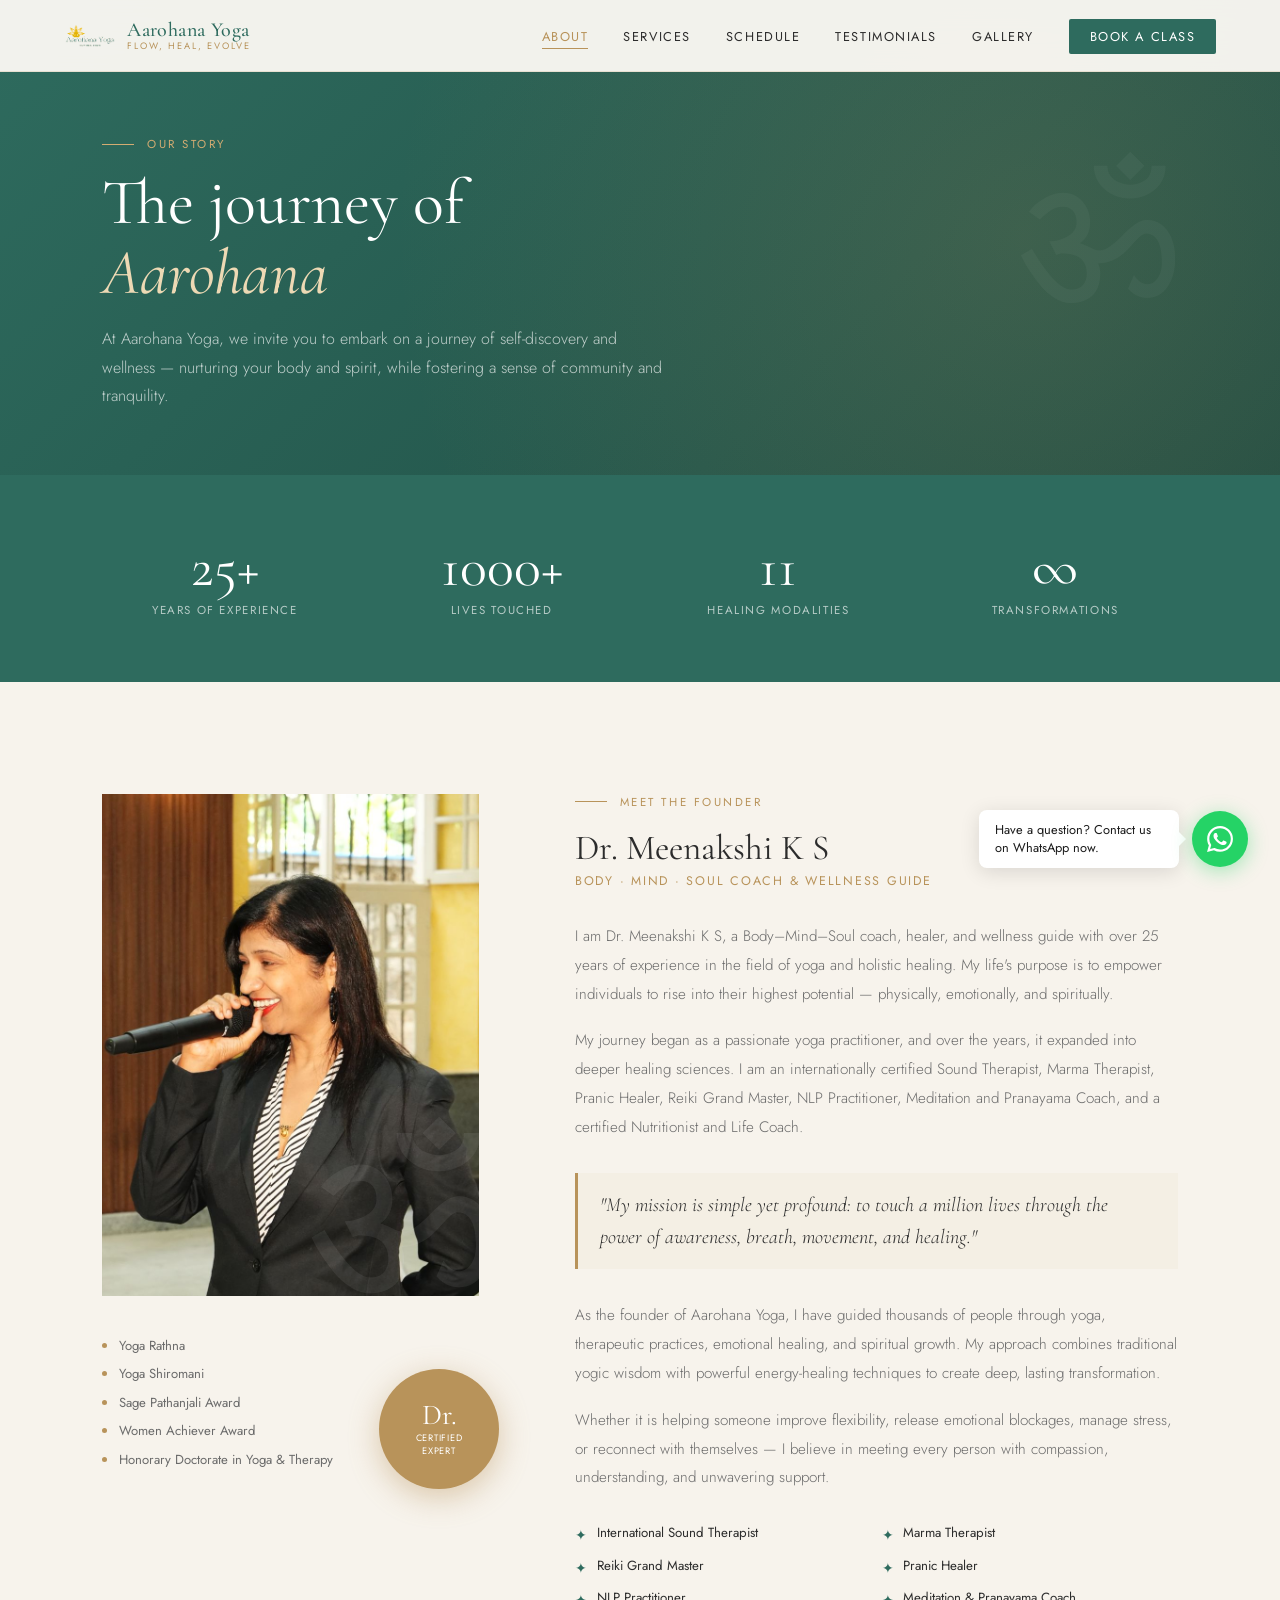
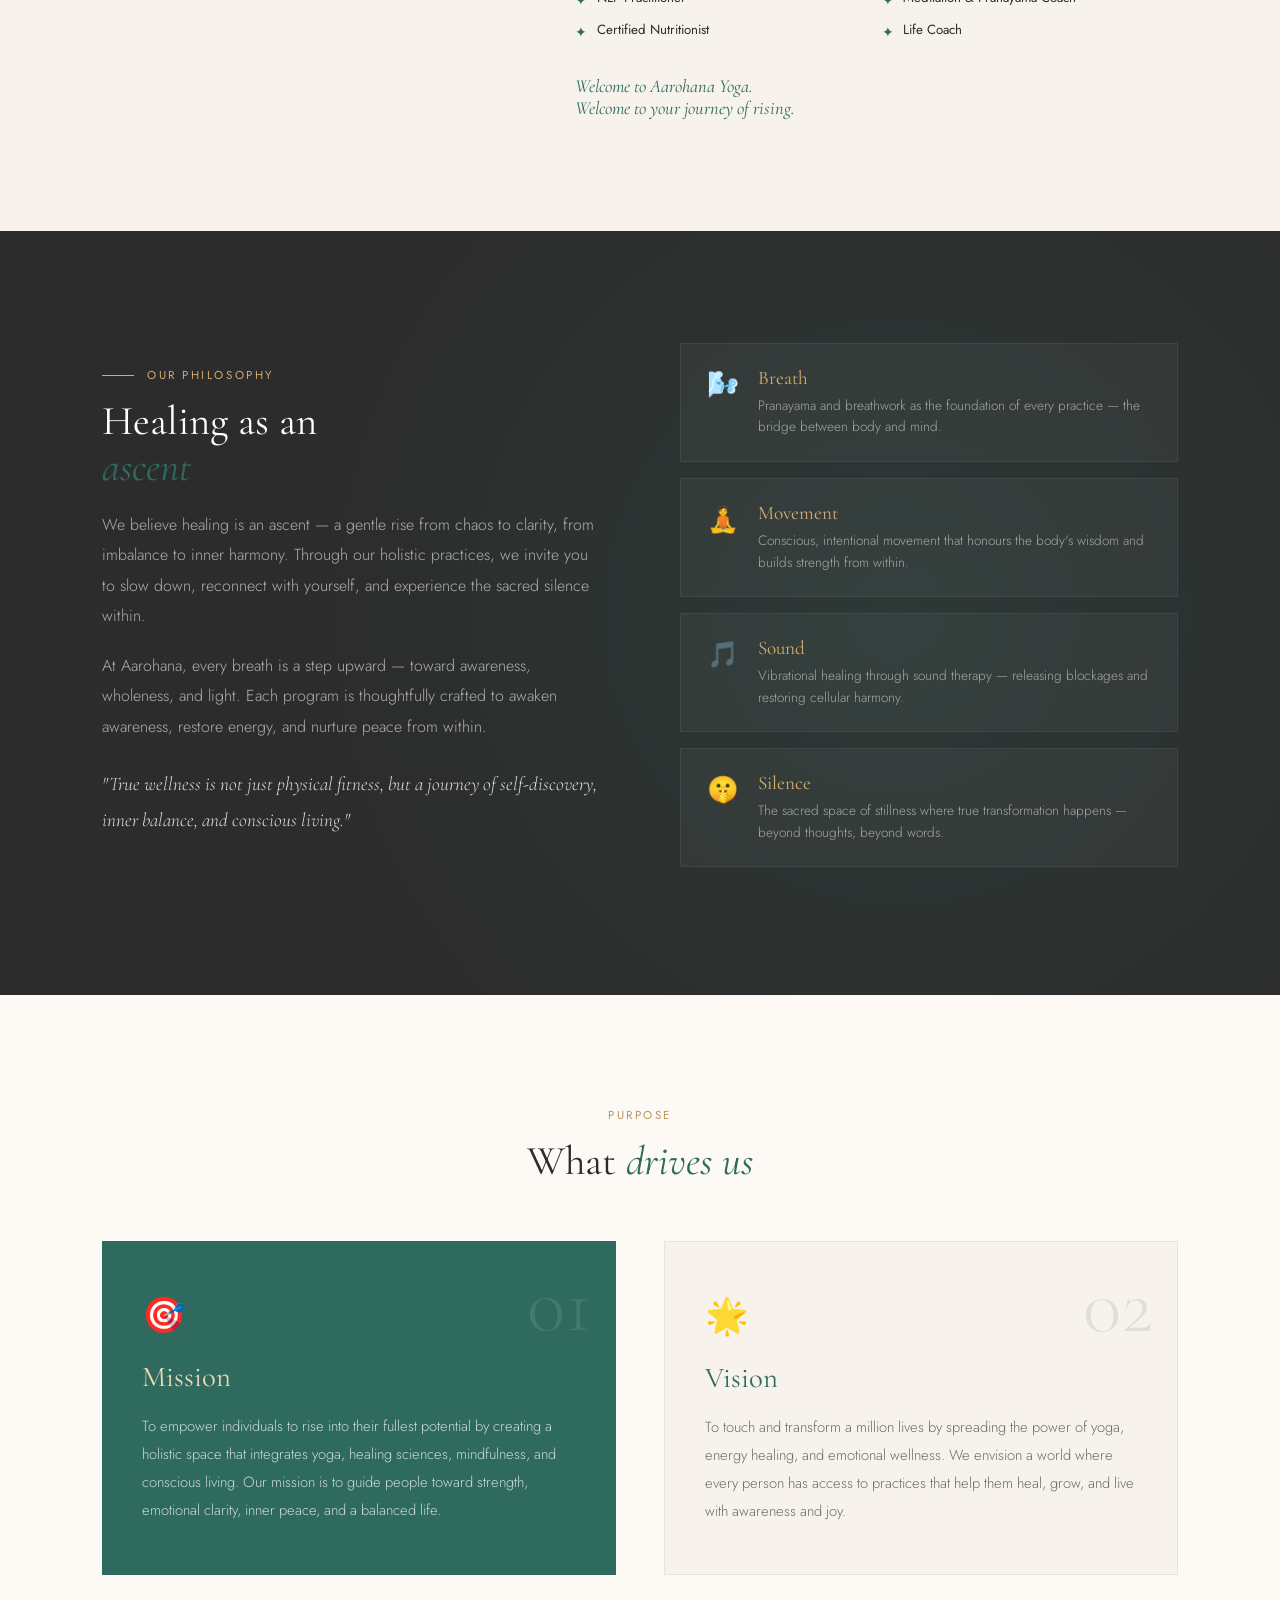
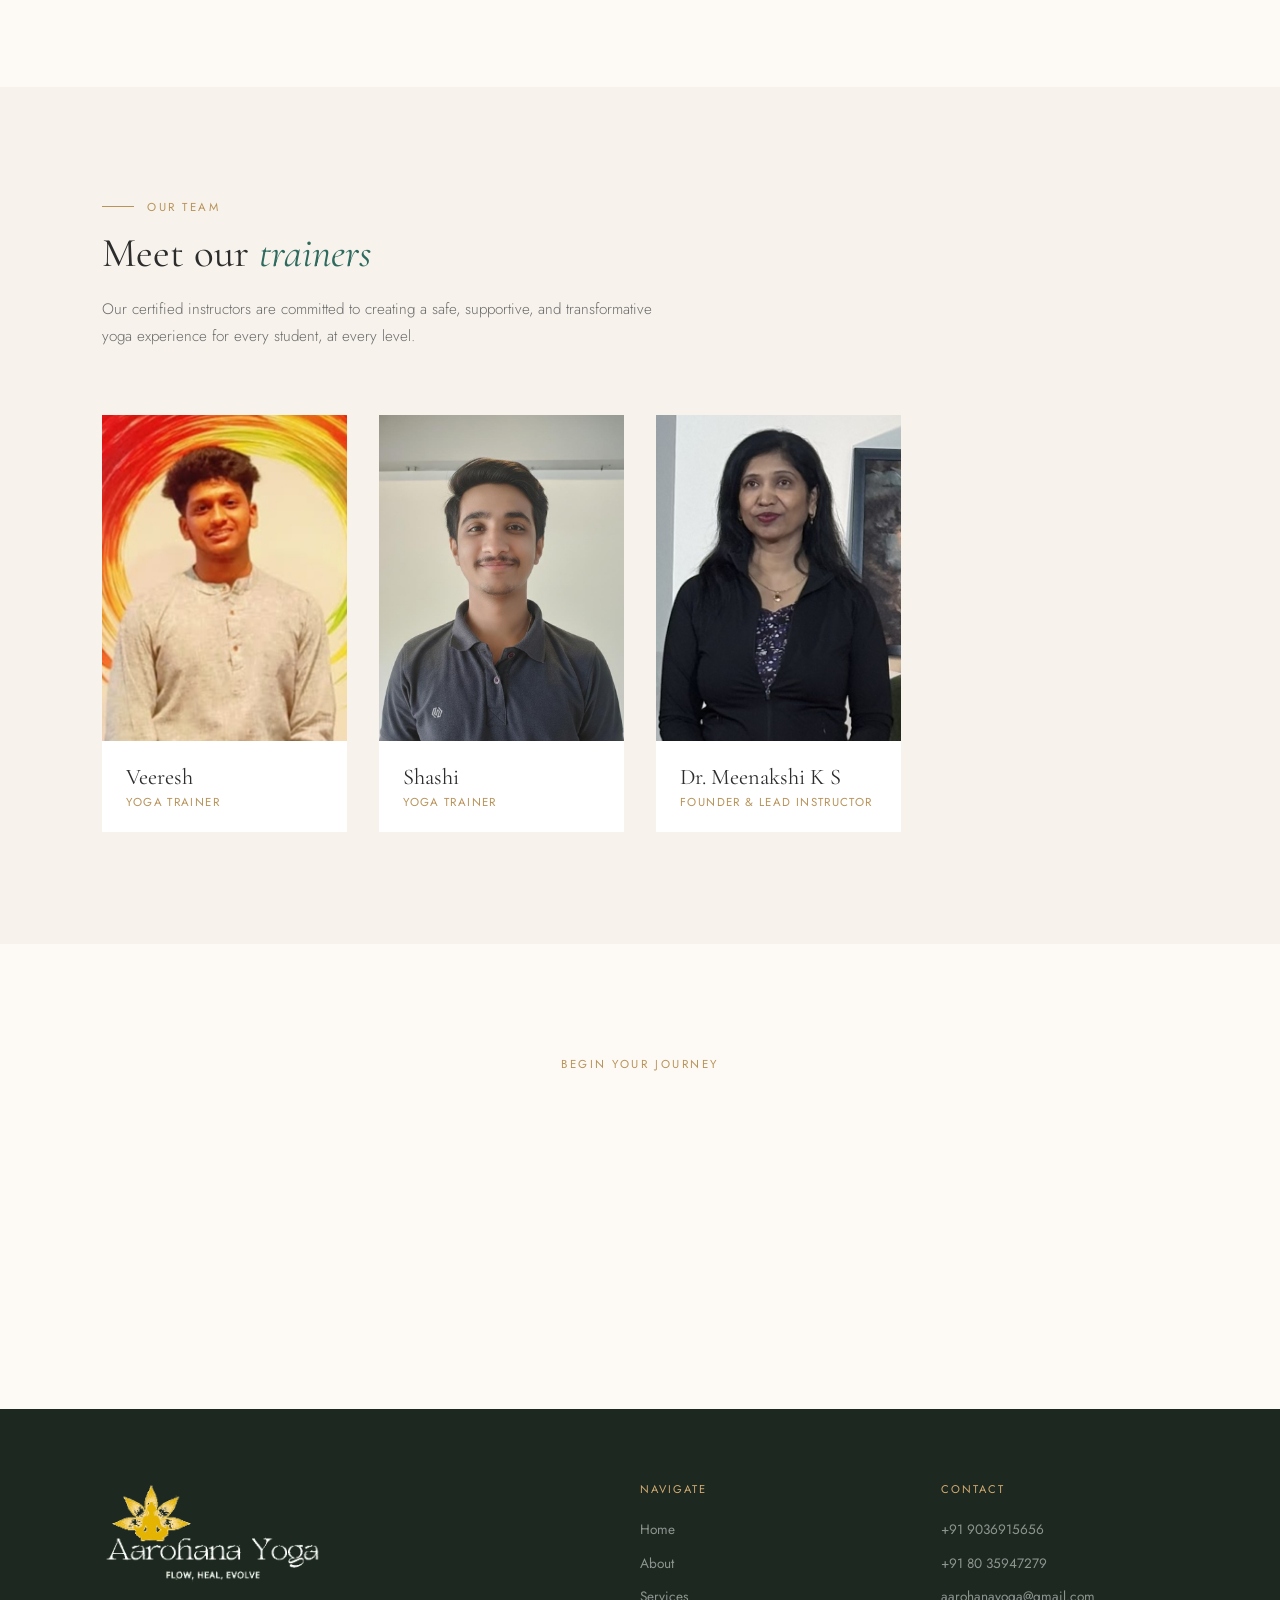
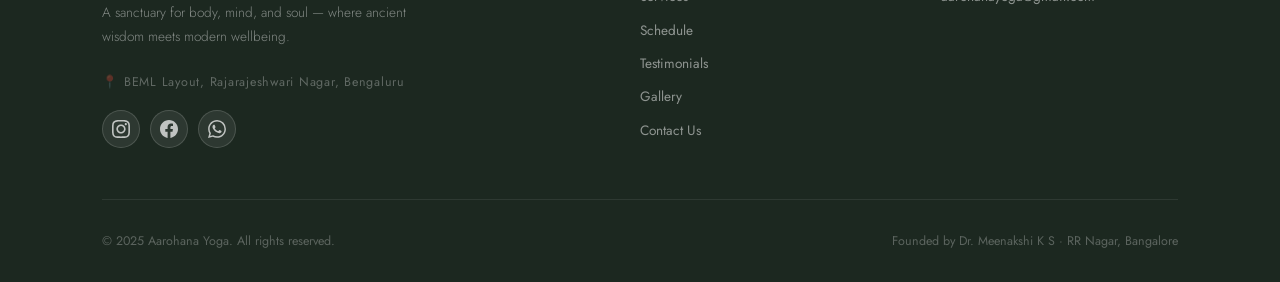
==== commit 57bc8d22: "Add files via upload" ====
--- a/pages/about.html
+++ b/pages/about.html
@@ -340,10 +340,10 @@
       </div>
       <p class="footer-tagline">A sanctuary for body, mind, and soul — where ancient wisdom meets modern wellbeing.</p>
       <p style="font-size:0.78rem;color:rgba(255,255,255,0.3);letter-spacing:0.06em;margin-bottom:1.2rem">📍 BEML Layout, Rajarajeshwari Nagar, Bengaluru</p>
-      <div class="footer-social">
-        <a href="https://www.instagram.com/aarohanayoga" target="_blank" class="footer-social-btn" title="Instagram"><svg xmlns="http://www.w3.org/2000/svg" viewBox="0 0 24 24" width="18" height="18" fill="currentColor"><path d="M12 2.163c3.204 0 3.584.012 4.85.07 3.252.148 4.771 1.691 4.919 4.919.058 1.265.069 1.645.069 4.849 0 3.205-.012 3.584-.069 4.849-.149 3.225-1.664 4.771-4.919 4.919-1.266.058-1.644.07-4.85.07-3.204 0-3.584-.012-4.849-.07-3.26-.149-4.771-1.699-4.919-4.92-.058-1.265-.07-1.644-.07-4.849 0-3.204.013-3.583.07-4.849.149-3.227 1.664-4.771 4.919-4.919 1.266-.057 1.645-.069 4.849-.069zm0-2.163c-3.259 0-3.667.014-4.947.072-4.358.2-6.78 2.618-6.98 6.98-.059 1.281-.073 1.689-.073 4.948 0 3.259.014 3.668.072 4.948.2 4.358 2.618 6.78 6.98 6.98 1.281.058 1.689.072 4.948.072 3.259 0 3.668-.014 4.948-.072 4.354-.2 6.782-2.618 6.979-6.98.059-1.28.073-1.689.073-4.948 0-3.259-.014-3.667-.072-4.947-.196-4.354-2.617-6.78-6.979-6.98-1.281-.059-1.69-.073-4.949-.073zm0 5.838c-3.403 0-6.162 2.759-6.162 6.162s2.759 6.163 6.162 6.163 6.162-2.759 6.162-6.163c0-3.403-2.759-6.162-6.162-6.162zm0 10.162c-2.209 0-4-1.79-4-4 0-2.209 1.791-4 4-4s4 1.791 4 4c0 2.21-1.791 4-4 4zm6.406-11.845c-.796 0-1.441.645-1.441 1.44s.645 1.44 1.441 1.44c.795 0 1.439-.645 1.439-1.44s-.644-1.44-1.439-1.44z"/></svg></a>
-        <a href="https://www.facebook.com/share/173X7oMKS6/" target="_blank" class="footer-social-btn" title="Facebook"><svg xmlns="http://www.w3.org/2000/svg" viewBox="0 0 24 24" width="18" height="18" fill="currentColor"><path d="M24 12.073c0-6.627-5.373-12-12-12s-12 5.373-12 12c0 5.99 4.388 10.954 10.125 11.854v-8.385H7.078v-3.47h3.047V9.43c0-3.007 1.792-4.669 4.533-4.669 1.312 0 2.686.235 2.686.235v2.953H15.83c-1.491 0-1.956.925-1.956 1.874v2.25h3.328l-.532 3.47h-2.796v8.385C19.612 23.027 24 18.062 24 12.073z"/></svg></a>
-        <a href="http://wa.me/919036915656" target="_blank" class="footer-social-btn" title="WhatsApp"><svg xmlns="http://www.w3.org/2000/svg" viewBox="0 0 24 24" width="18" height="18" fill="currentColor"><path d="M17.472 14.382c-.297-.149-1.758-.867-2.03-.967-.273-.099-.471-.148-.67.15-.197.297-.767.966-.94 1.164-.173.199-.347.223-.644.075-.297-.15-1.255-.463-2.39-1.475-.883-.788-1.48-1.761-1.653-2.059-.173-.297-.018-.458.13-.606.134-.133.298-.347.446-.52.149-.174.198-.298.298-.497.099-.198.05-.371-.025-.52-.075-.149-.669-1.612-.916-2.207-.242-.579-.487-.5-.669-.51-.173-.008-.371-.01-.57-.01-.198 0-.52.074-.792.372-.272.297-1.04 1.016-1.04 2.479 0 1.462 1.065 2.875 1.213 3.074.149.198 2.096 3.2 5.077 4.487.709.306 1.262.489 1.694.625.712.227 1.36.195 1.871.118.571-.085 1.758-.719 2.006-1.413.248-.694.248-1.289.173-1.413-.074-.124-.272-.198-.57-.347m-5.421 7.403h-.004a9.87 9.87 0 01-5.031-1.378l-.361-.214-3.741.982.998-3.648-.235-.374a9.86 9.86 0 01-1.51-5.26c.001-5.45 4.436-9.884 9.888-9.884 2.64 0 5.122 1.03 6.988 2.898a9.825 9.825 0 012.893 6.994c-.003 5.45-4.437 9.884-9.885 9.884m8.413-18.297A11.815 11.815 0 0012.05 0C5.495 0 .16 5.335.157 11.892c0 2.096.547 4.142 1.588 5.945L.057 24l6.305-1.654a11.882 11.882 0 005.683 1.448h.005c6.554 0 11.89-5.335 11.893-11.893a11.821 11.821 0 00-3.48-8.413z"/></svg></a>
+            <div class="footer-social">
+        <a href="https://www.instagram.com/aarohanayoga" target="_blank" class="footer-social-btn" title="Instagram" rel="noopener noreferrer"><svg xmlns="http://www.w3.org/2000/svg" viewBox="0 0 24 24" width="18" height="18"><path fill="rgba(255,255,255,0.7)" d="M12 2.163c3.204 0 3.584.012 4.85.07 3.252.148 4.771 1.691 4.919 4.919.058 1.265.069 1.645.069 4.849 0 3.205-.012 3.584-.069 4.849-.149 3.225-1.664 4.771-4.919 4.919-1.266.058-1.644.07-4.85.07-3.204 0-3.584-.012-4.849-.07-3.26-.149-4.771-1.699-4.919-4.92-.058-1.265-.07-1.644-.07-4.849 0-3.204.013-3.583.07-4.849.149-3.227 1.664-4.771 4.919-4.919 1.266-.057 1.645-.069 4.849-.069zm0-2.163c-3.259 0-3.667.014-4.947.072-4.358.2-6.78 2.618-6.98 6.98-.059 1.281-.073 1.689-.073 4.948 0 3.259.014 3.668.072 4.948.2 4.358 2.618 6.78 6.98 6.98 1.281.058 1.689.072 4.948.072 3.259 0 3.668-.014 4.948-.072 4.354-.2 6.782-2.618 6.979-6.98.059-1.28.073-1.689.073-4.948 0-3.259-.014-3.667-.072-4.947-.196-4.354-2.617-6.78-6.979-6.98-1.281-.059-1.69-.073-4.949-.073zm0 5.838c-3.403 0-6.162 2.759-6.162 6.162s2.759 6.163 6.162 6.163 6.162-2.759 6.162-6.163c0-3.403-2.759-6.162-6.162-6.162zm0 10.162c-2.209 0-4-1.79-4-4 0-2.209 1.791-4 4-4s4 1.791 4 4c0 2.21-1.791 4-4 4zm6.406-11.845c-.796 0-1.441.645-1.441 1.44s.645 1.44 1.441 1.44c.795 0 1.439-.645 1.439-1.44s-.644-1.44-1.439-1.44z"/></svg></a>
+        <a href="https://www.facebook.com/share/173X7oMKS6/" target="_blank" class="footer-social-btn" title="Facebook" rel="noopener noreferrer"><svg xmlns="http://www.w3.org/2000/svg" viewBox="0 0 24 24" width="18" height="18"><path fill="rgba(255,255,255,0.7)" d="M24 12.073c0-6.627-5.373-12-12-12s-12 5.373-12 12c0 5.99 4.388 10.954 10.125 11.854v-8.385H7.078v-3.47h3.047V9.43c0-3.007 1.792-4.669 4.533-4.669 1.312 0 2.686.235 2.686.235v2.953H15.83c-1.491 0-1.956.925-1.956 1.874v2.25h3.328l-.532 3.47h-2.796v8.385C19.612 23.027 24 18.062 24 12.073z"/></svg></a>
+        <a href="http://wa.me/919036915656" target="_blank" class="footer-social-btn" title="WhatsApp" rel="noopener noreferrer"><svg xmlns="http://www.w3.org/2000/svg" viewBox="0 0 24 24" width="18" height="18"><path fill="rgba(255,255,255,0.7)" d="M17.472 14.382c-.297-.149-1.758-.867-2.03-.967-.273-.099-.471-.148-.67.15-.197.297-.767.966-.94 1.164-.173.199-.347.223-.644.075-.297-.15-1.255-.463-2.39-1.475-.883-.788-1.48-1.761-1.653-2.059-.173-.297-.018-.458.13-.606.134-.133.298-.347.446-.52.149-.174.198-.298.298-.497.099-.198.05-.371-.025-.52-.075-.149-.669-1.612-.916-2.207-.242-.579-.487-.5-.669-.51-.173-.008-.371-.01-.57-.01-.198 0-.52.074-.792.372-.272.297-1.04 1.016-1.04 2.479 0 1.462 1.065 2.875 1.213 3.074.149.198 2.096 3.2 5.077 4.487.709.306 1.262.489 1.694.625.712.227 1.36.195 1.871.118.571-.085 1.758-.719 2.006-1.413.248-.694.248-1.289.173-1.413-.074-.124-.272-.198-.57-.347m-5.421 7.403h-.004a9.87 9.87 0 01-5.031-1.378l-.361-.214-3.741.982.998-3.648-.235-.374a9.86 9.86 0 01-1.51-5.26c.001-5.45 4.436-9.884 9.888-9.884 2.64 0 5.122 1.03 6.988 2.898a9.825 9.825 0 012.893 6.994c-.003 5.45-4.437 9.884-9.885 9.884m8.413-18.297A11.815 11.815 0 0012.05 0C5.495 0 .16 5.335.157 11.892c0 2.096.547 4.142 1.588 5.945L.057 24l6.305-1.654a11.882 11.882 0 005.683 1.448h.005c6.554 0 11.89-5.335 11.893-11.893a11.821 11.821 0 00-3.48-8.413z"/></svg></a>
       </div>
     </div>
     <div>
--- a/css/main.css
+++ b/css/main.css
@@ -403,16 +403,25 @@
 .footer-social {
   display: flex;
   gap: 0.6rem;
-  margin-top: 0.5rem;
+  margin-top: 0.8rem;
 }
 .footer-social-btn {
-  width: 36px; height: 36px;
+  width: 38px;
+  height: 38px;
   border-radius: 50%;
-  background: rgba(255,255,255,0.07);
-  border: 1px solid rgba(255,255,255,0.12);
-  display: flex; align-items: center; justify-content: center;
-  color: rgba(255,255,255,0.55);
-  text-decoration: none;
-  transition: all 0.3s;
-}
-.footer-social-btn:hover { background: var(--gold); border-color: var(--gold); color: white; transform: translateY(-2px); }
+  background: rgba(255,255,255,0.08);
+  border: 1px solid rgba(255,255,255,0.15);
+  display: flex;
+  align-items: center;
+  justify-content: center;
+  text-decoration: none;
+  transition: background 0.3s, border-color 0.3s, transform 0.3s;
+  flex-shrink: 0;
+}
+.footer-social-btn:hover {
+  background: #B8935A;
+  border-color: #B8935A;
+  transform: translateY(-2px);
+}
+.footer-social-btn svg path { transition: fill 0.3s; }
+.footer-social-btn:hover svg path { fill: white; }
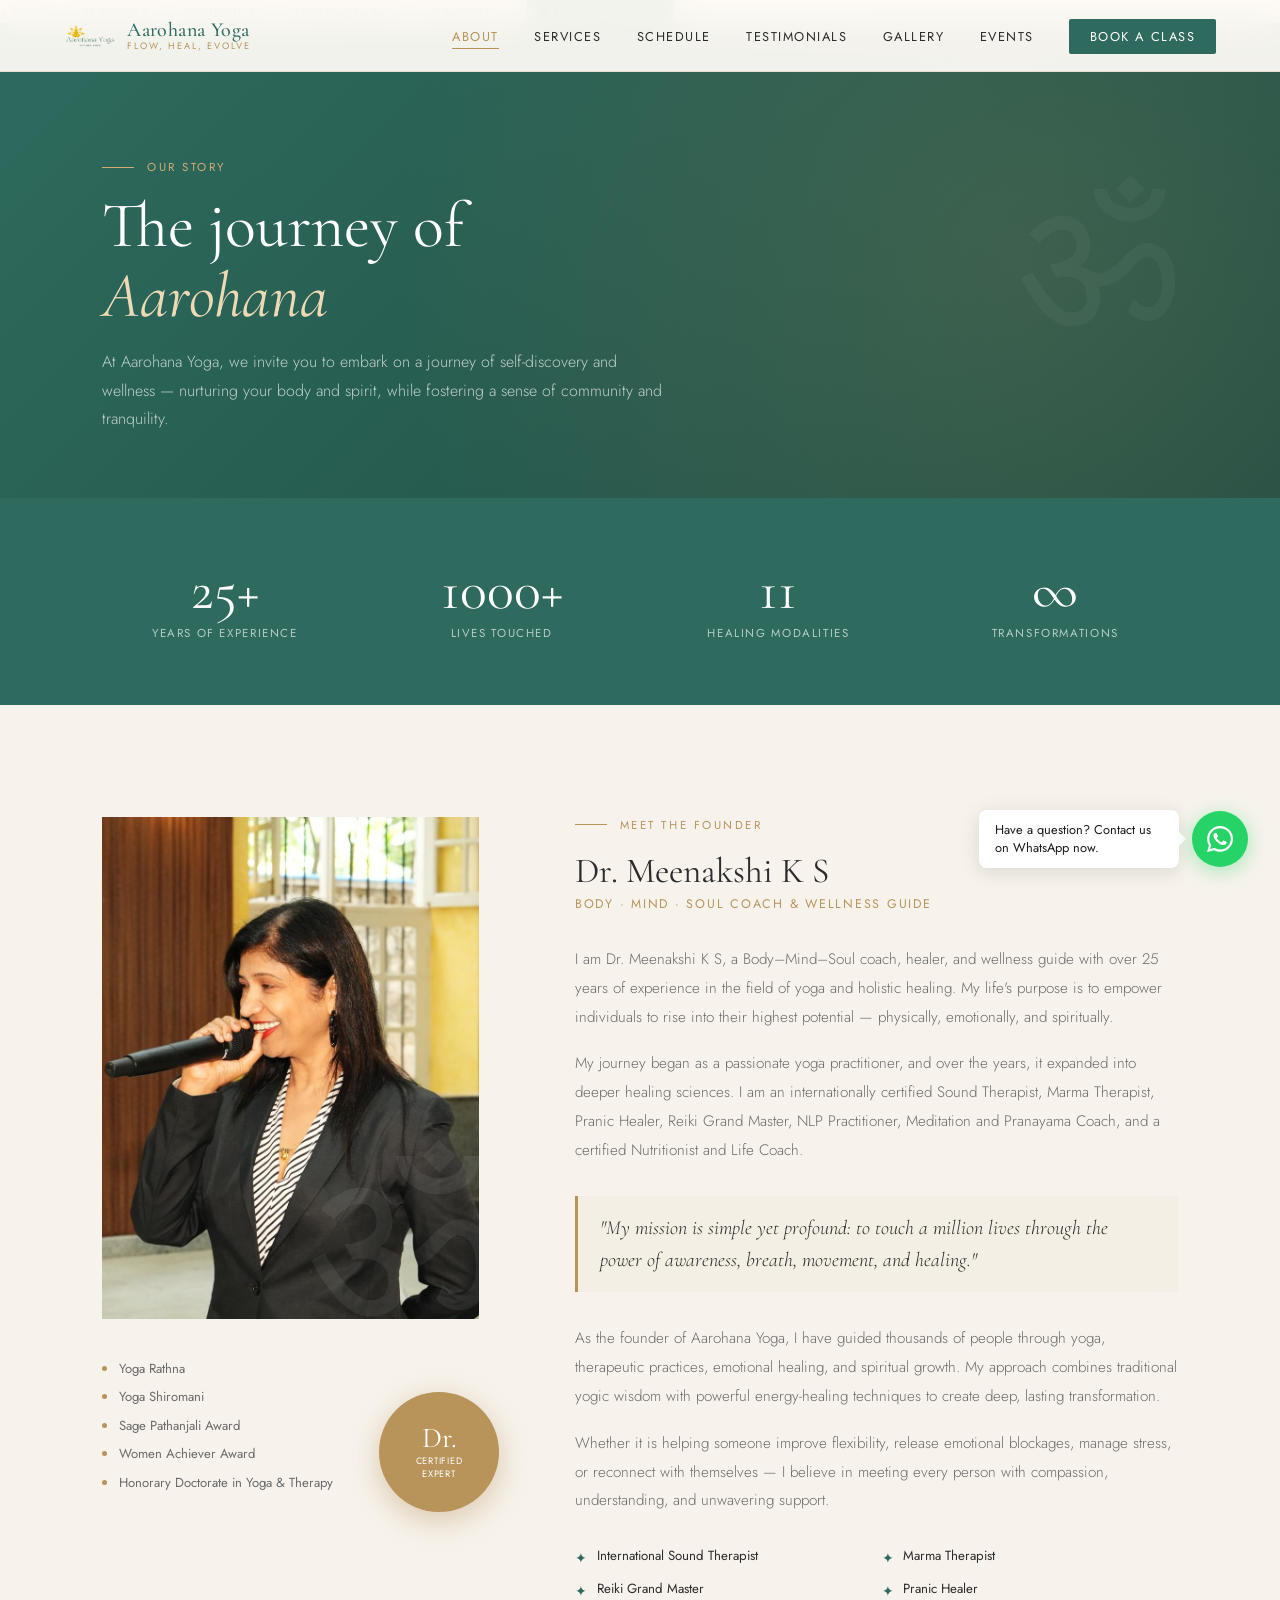
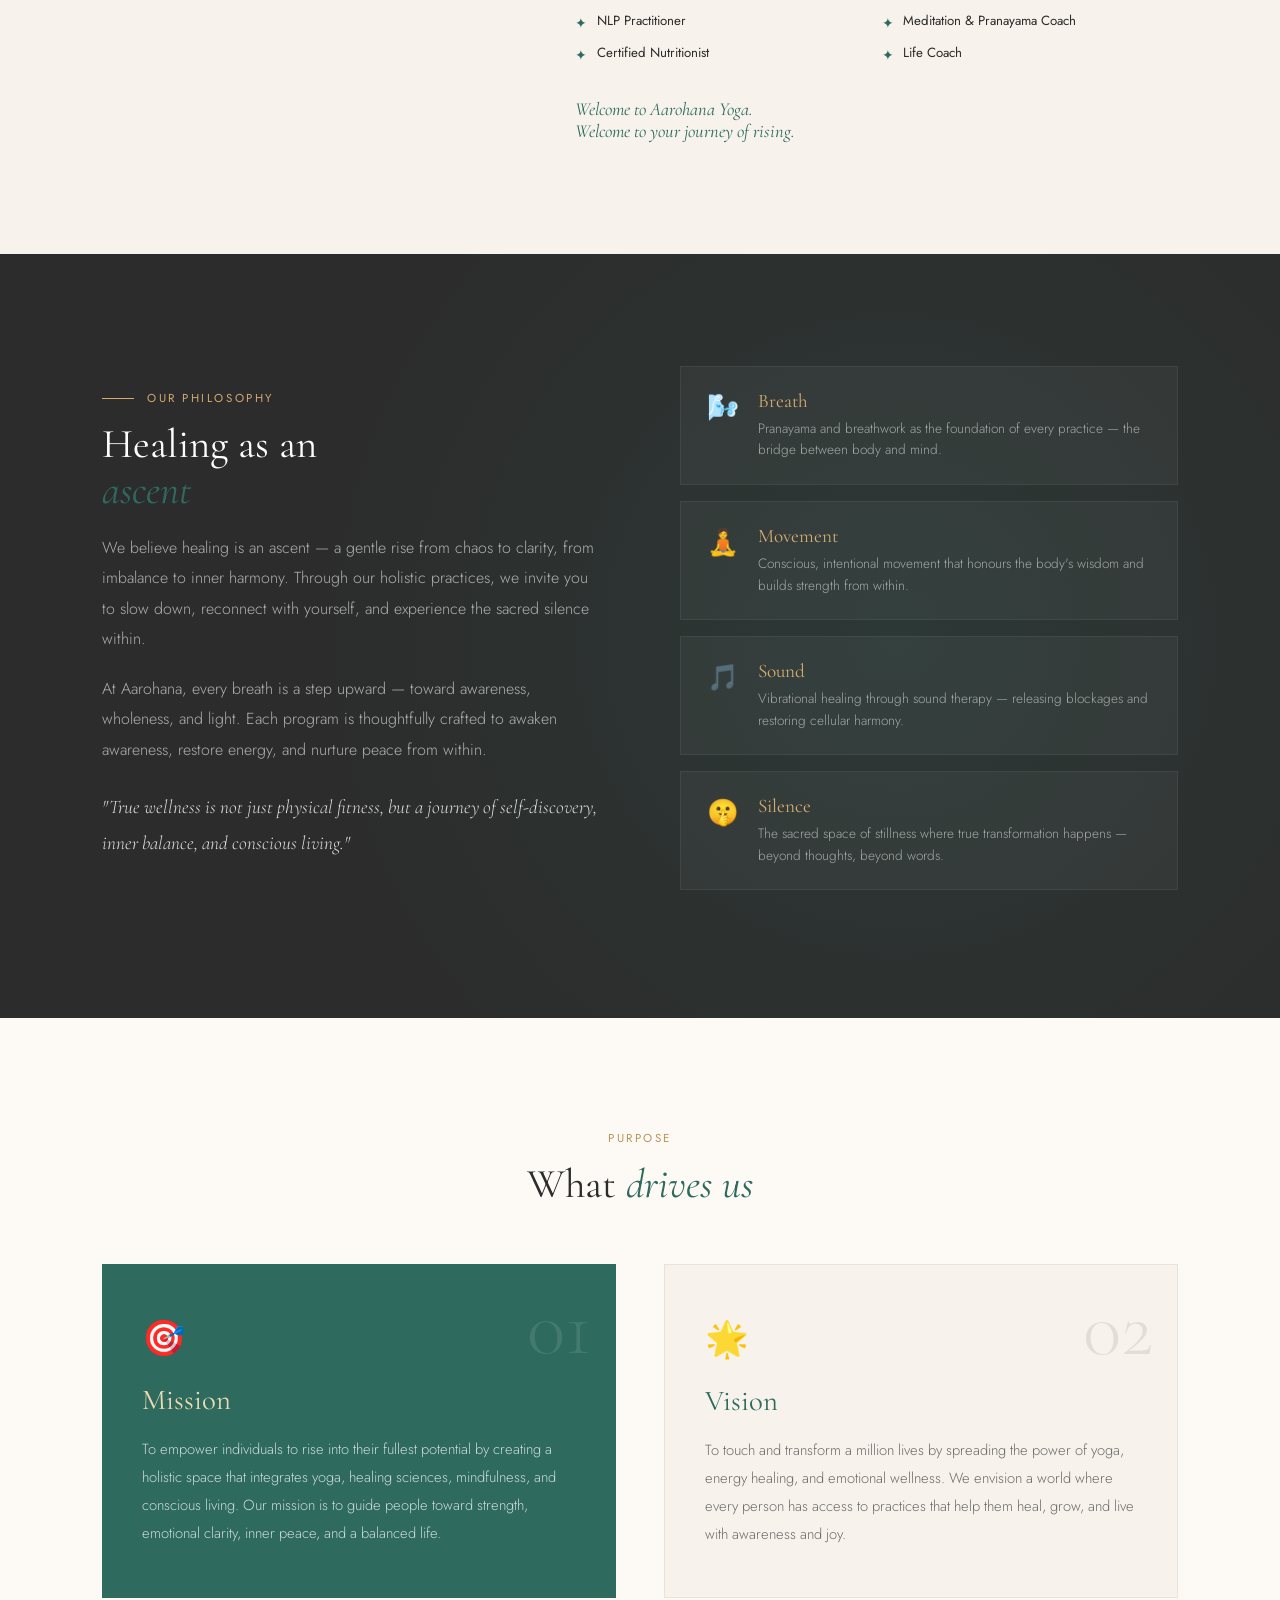
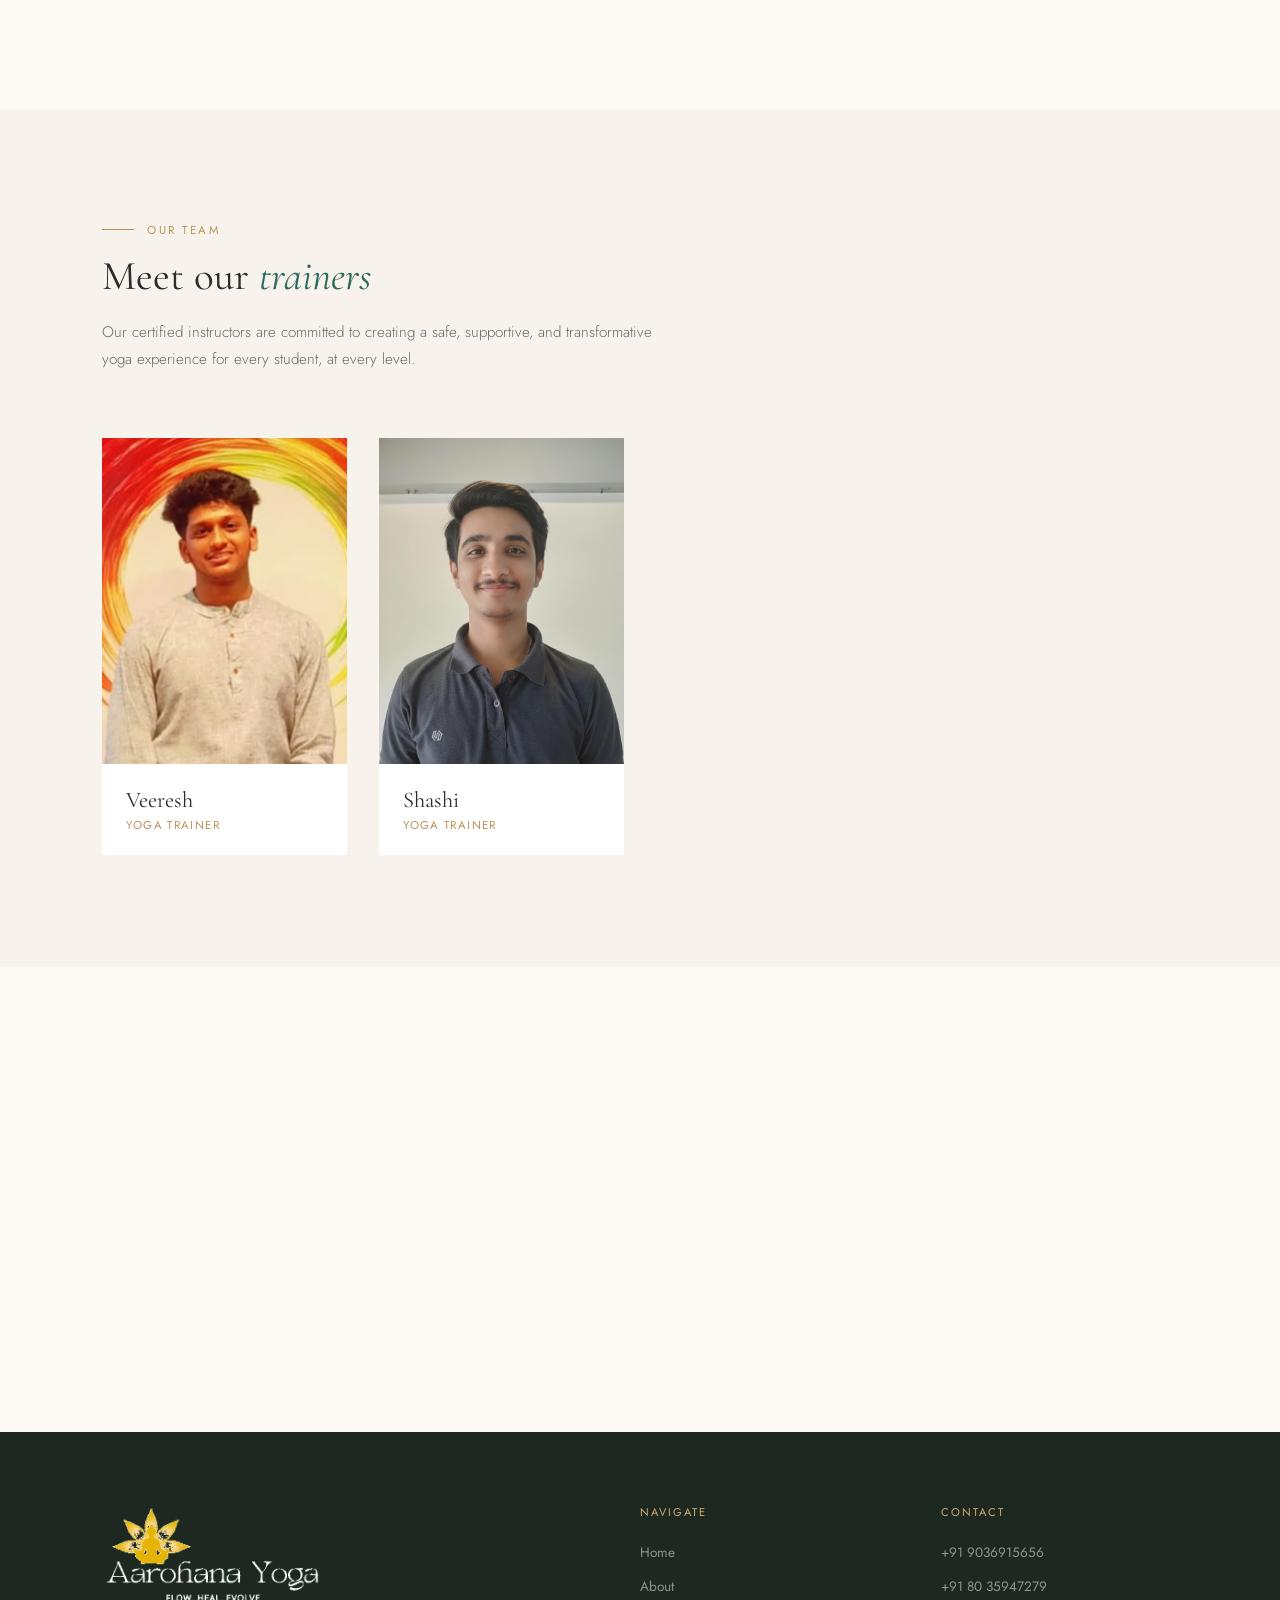
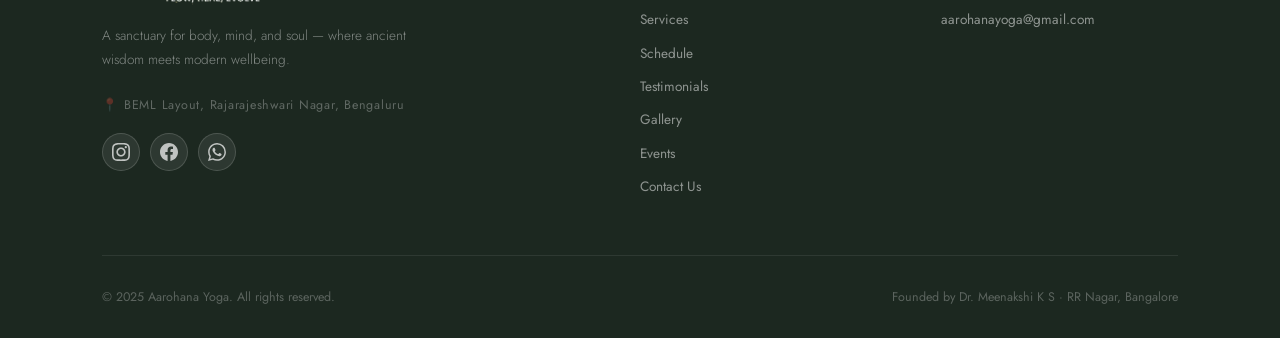
==== commit b0dcbfa4: "Add files via upload" ====
--- a/pages/about.html
+++ b/pages/about.html
@@ -172,6 +172,29 @@
       <span class="nav-brand-name">Aarohana Yoga</span>
       <span class="nav-brand-tagline">Flow, Heal, Evolve</span>
     </div>
+  </a>
+  <ul class="nav-links">
+    <li><a href="about.html" class="active">About</a></li>
+    <li><a href="../index.html#services">Services</a></li>
+    <li><a href="../index.html#schedule">Schedule</a></li>
+    <li><a href="../index.html#testimonials">Testimonials</a></li>
+    <li><a href="gallery.html">Gallery</a></li>
+    <li><a href="events.html">Events</a></li>
+    <li><a href="../index.html#contact" class="nav-cta">Book a Class</a></li>
+  </ul>
+  <div class="hamburger" id="hamburger"><span></span><span></span><span></span></div>
+</nav>
+<div class="mobile-menu" id="mobileMenu">
+  <a href="../index.html">Home</a>
+  <a href="about.html">About</a>
+  <a href="../index.html#services">Services</a>
+  <a href="../index.html#schedule">Schedule</a>
+  <a href="../index.html#testimonials">Testimonials</a>
+  <a href="gallery.html">Gallery</a>
+  <a href="events.html">Events</a>
+  <a href="../index.html#contact">Book a Class</a>
+</div>
+
   </a>
   <ul class="nav-links">
     <li><a href="about.html" class="active">About</a></li>
@@ -340,7 +363,7 @@
       </div>
       <p class="footer-tagline">A sanctuary for body, mind, and soul — where ancient wisdom meets modern wellbeing.</p>
       <p style="font-size:0.78rem;color:rgba(255,255,255,0.3);letter-spacing:0.06em;margin-bottom:1.2rem">📍 BEML Layout, Rajarajeshwari Nagar, Bengaluru</p>
-            <div class="footer-social">
+      <div class="footer-social">
         <a href="https://www.instagram.com/aarohanayoga" target="_blank" class="footer-social-btn" title="Instagram" rel="noopener noreferrer"><svg xmlns="http://www.w3.org/2000/svg" viewBox="0 0 24 24" width="18" height="18"><path fill="rgba(255,255,255,0.7)" d="M12 2.163c3.204 0 3.584.012 4.85.07 3.252.148 4.771 1.691 4.919 4.919.058 1.265.069 1.645.069 4.849 0 3.205-.012 3.584-.069 4.849-.149 3.225-1.664 4.771-4.919 4.919-1.266.058-1.644.07-4.85.07-3.204 0-3.584-.012-4.849-.07-3.26-.149-4.771-1.699-4.919-4.92-.058-1.265-.07-1.644-.07-4.849 0-3.204.013-3.583.07-4.849.149-3.227 1.664-4.771 4.919-4.919 1.266-.057 1.645-.069 4.849-.069zm0-2.163c-3.259 0-3.667.014-4.947.072-4.358.2-6.78 2.618-6.98 6.98-.059 1.281-.073 1.689-.073 4.948 0 3.259.014 3.668.072 4.948.2 4.358 2.618 6.78 6.98 6.98 1.281.058 1.689.072 4.948.072 3.259 0 3.668-.014 4.948-.072 4.354-.2 6.782-2.618 6.979-6.98.059-1.28.073-1.689.073-4.948 0-3.259-.014-3.667-.072-4.947-.196-4.354-2.617-6.78-6.979-6.98-1.281-.059-1.69-.073-4.949-.073zm0 5.838c-3.403 0-6.162 2.759-6.162 6.162s2.759 6.163 6.162 6.163 6.162-2.759 6.162-6.163c0-3.403-2.759-6.162-6.162-6.162zm0 10.162c-2.209 0-4-1.79-4-4 0-2.209 1.791-4 4-4s4 1.791 4 4c0 2.21-1.791 4-4 4zm6.406-11.845c-.796 0-1.441.645-1.441 1.44s.645 1.44 1.441 1.44c.795 0 1.439-.645 1.439-1.44s-.644-1.44-1.439-1.44z"/></svg></a>
         <a href="https://www.facebook.com/share/173X7oMKS6/" target="_blank" class="footer-social-btn" title="Facebook" rel="noopener noreferrer"><svg xmlns="http://www.w3.org/2000/svg" viewBox="0 0 24 24" width="18" height="18"><path fill="rgba(255,255,255,0.7)" d="M24 12.073c0-6.627-5.373-12-12-12s-12 5.373-12 12c0 5.99 4.388 10.954 10.125 11.854v-8.385H7.078v-3.47h3.047V9.43c0-3.007 1.792-4.669 4.533-4.669 1.312 0 2.686.235 2.686.235v2.953H15.83c-1.491 0-1.956.925-1.956 1.874v2.25h3.328l-.532 3.47h-2.796v8.385C19.612 23.027 24 18.062 24 12.073z"/></svg></a>
         <a href="http://wa.me/919036915656" target="_blank" class="footer-social-btn" title="WhatsApp" rel="noopener noreferrer"><svg xmlns="http://www.w3.org/2000/svg" viewBox="0 0 24 24" width="18" height="18"><path fill="rgba(255,255,255,0.7)" d="M17.472 14.382c-.297-.149-1.758-.867-2.03-.967-.273-.099-.471-.148-.67.15-.197.297-.767.966-.94 1.164-.173.199-.347.223-.644.075-.297-.15-1.255-.463-2.39-1.475-.883-.788-1.48-1.761-1.653-2.059-.173-.297-.018-.458.13-.606.134-.133.298-.347.446-.52.149-.174.198-.298.298-.497.099-.198.05-.371-.025-.52-.075-.149-.669-1.612-.916-2.207-.242-.579-.487-.5-.669-.51-.173-.008-.371-.01-.57-.01-.198 0-.52.074-.792.372-.272.297-1.04 1.016-1.04 2.479 0 1.462 1.065 2.875 1.213 3.074.149.198 2.096 3.2 5.077 4.487.709.306 1.262.489 1.694.625.712.227 1.36.195 1.871.118.571-.085 1.758-.719 2.006-1.413.248-.694.248-1.289.173-1.413-.074-.124-.272-.198-.57-.347m-5.421 7.403h-.004a9.87 9.87 0 01-5.031-1.378l-.361-.214-3.741.982.998-3.648-.235-.374a9.86 9.86 0 01-1.51-5.26c.001-5.45 4.436-9.884 9.888-9.884 2.64 0 5.122 1.03 6.988 2.898a9.825 9.825 0 012.893 6.994c-.003 5.45-4.437 9.884-9.885 9.884m8.413-18.297A11.815 11.815 0 0012.05 0C5.495 0 .16 5.335.157 11.892c0 2.096.547 4.142 1.588 5.945L.057 24l6.305-1.654a11.882 11.882 0 005.683 1.448h.005c6.554 0 11.89-5.335 11.893-11.893a11.821 11.821 0 00-3.48-8.413z"/></svg></a>
@@ -355,6 +378,7 @@
         <li><a href="../index.html#schedule">Schedule</a></li>
         <li><a href="../index.html#testimonials">Testimonials</a></li>
         <li><a href="gallery.html">Gallery</a></li>
+        <li><a href="events.html">Events</a></li>
         <li><a href="../index.html#contact">Contact Us</a></li>
       </ul>
     </div>
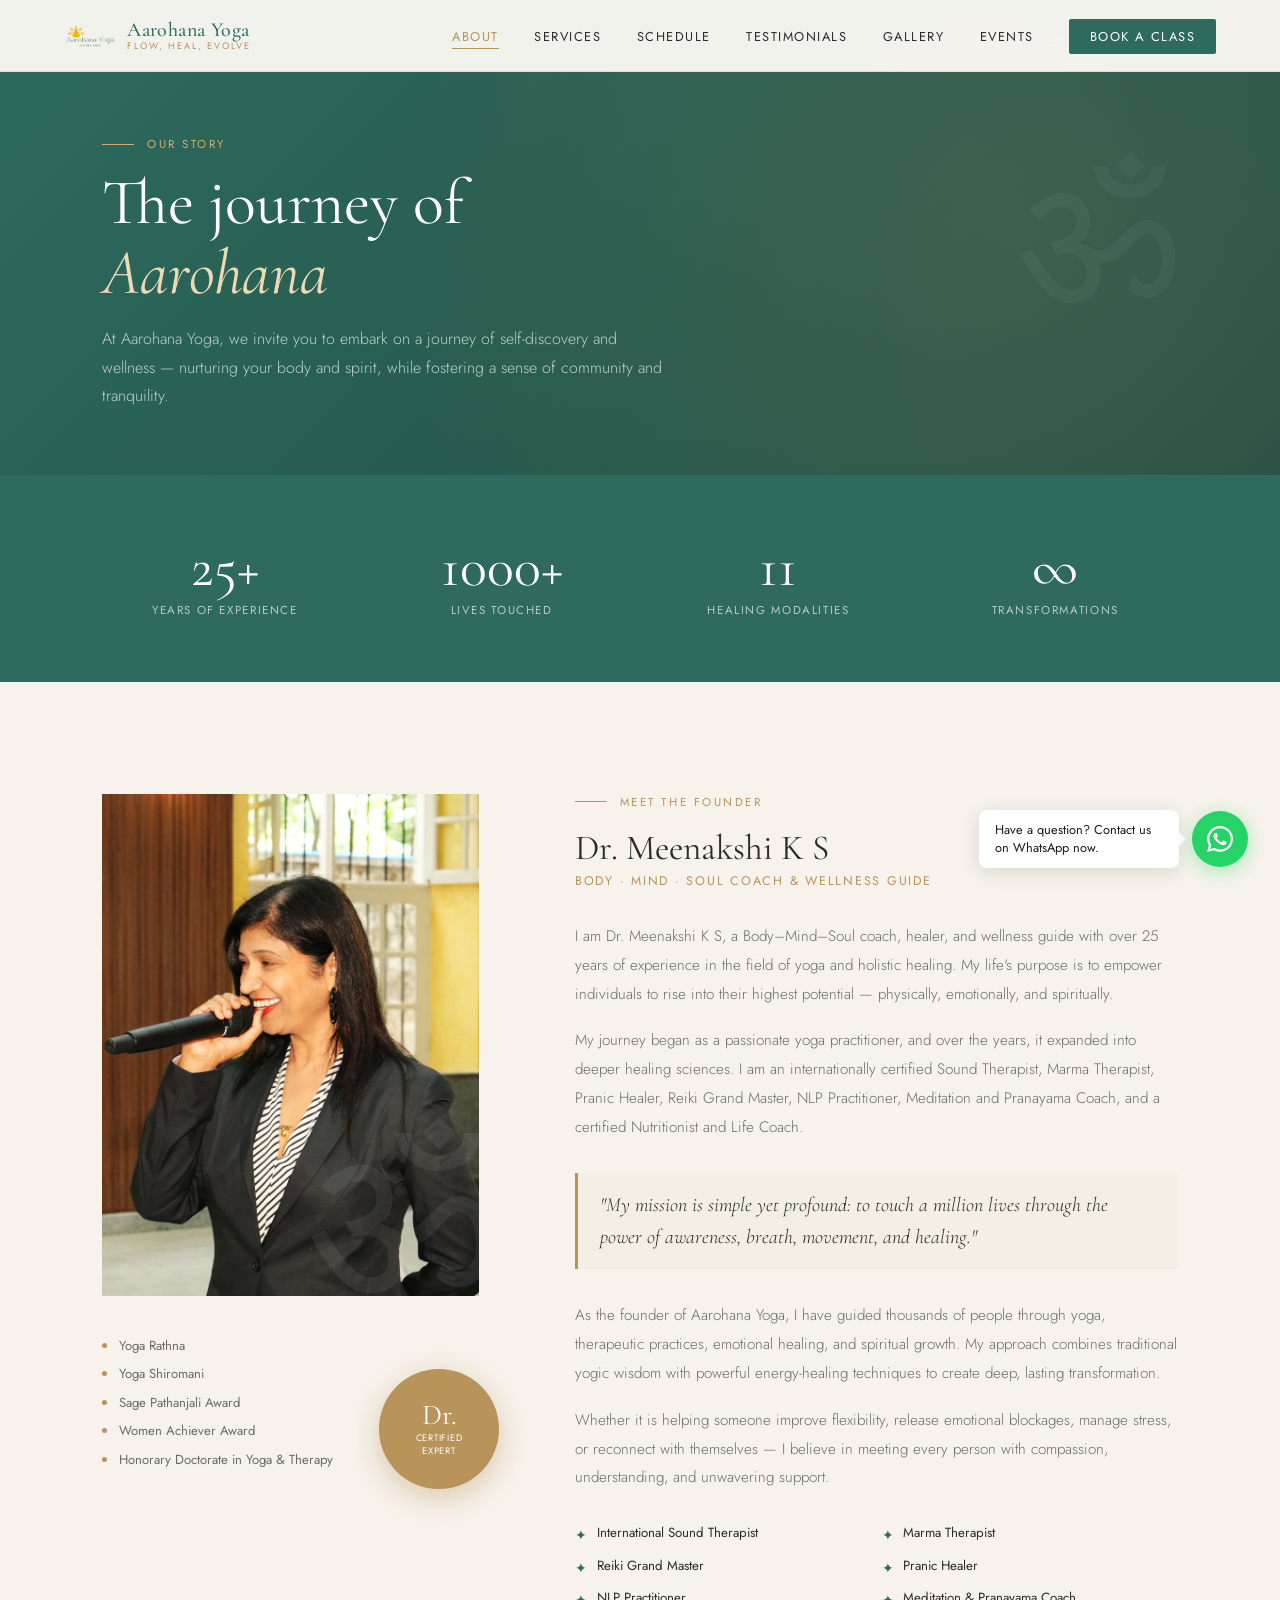
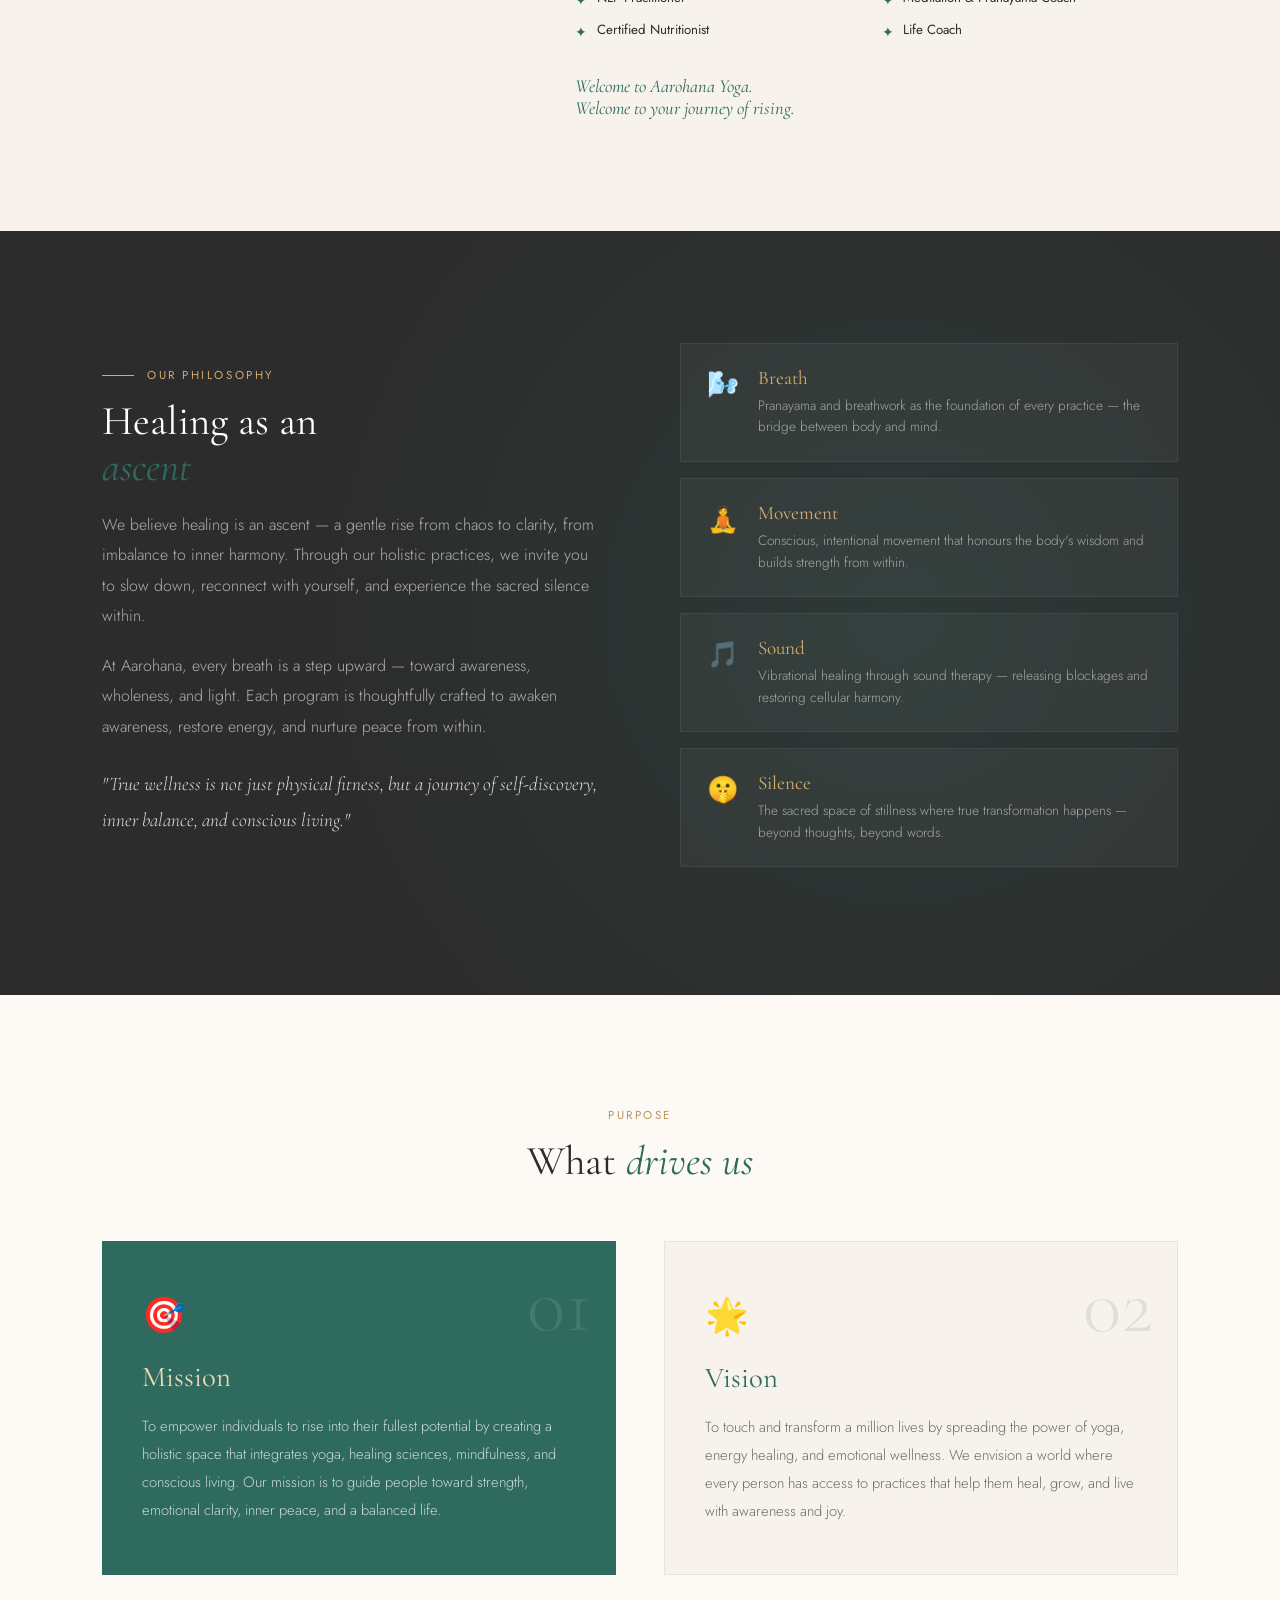
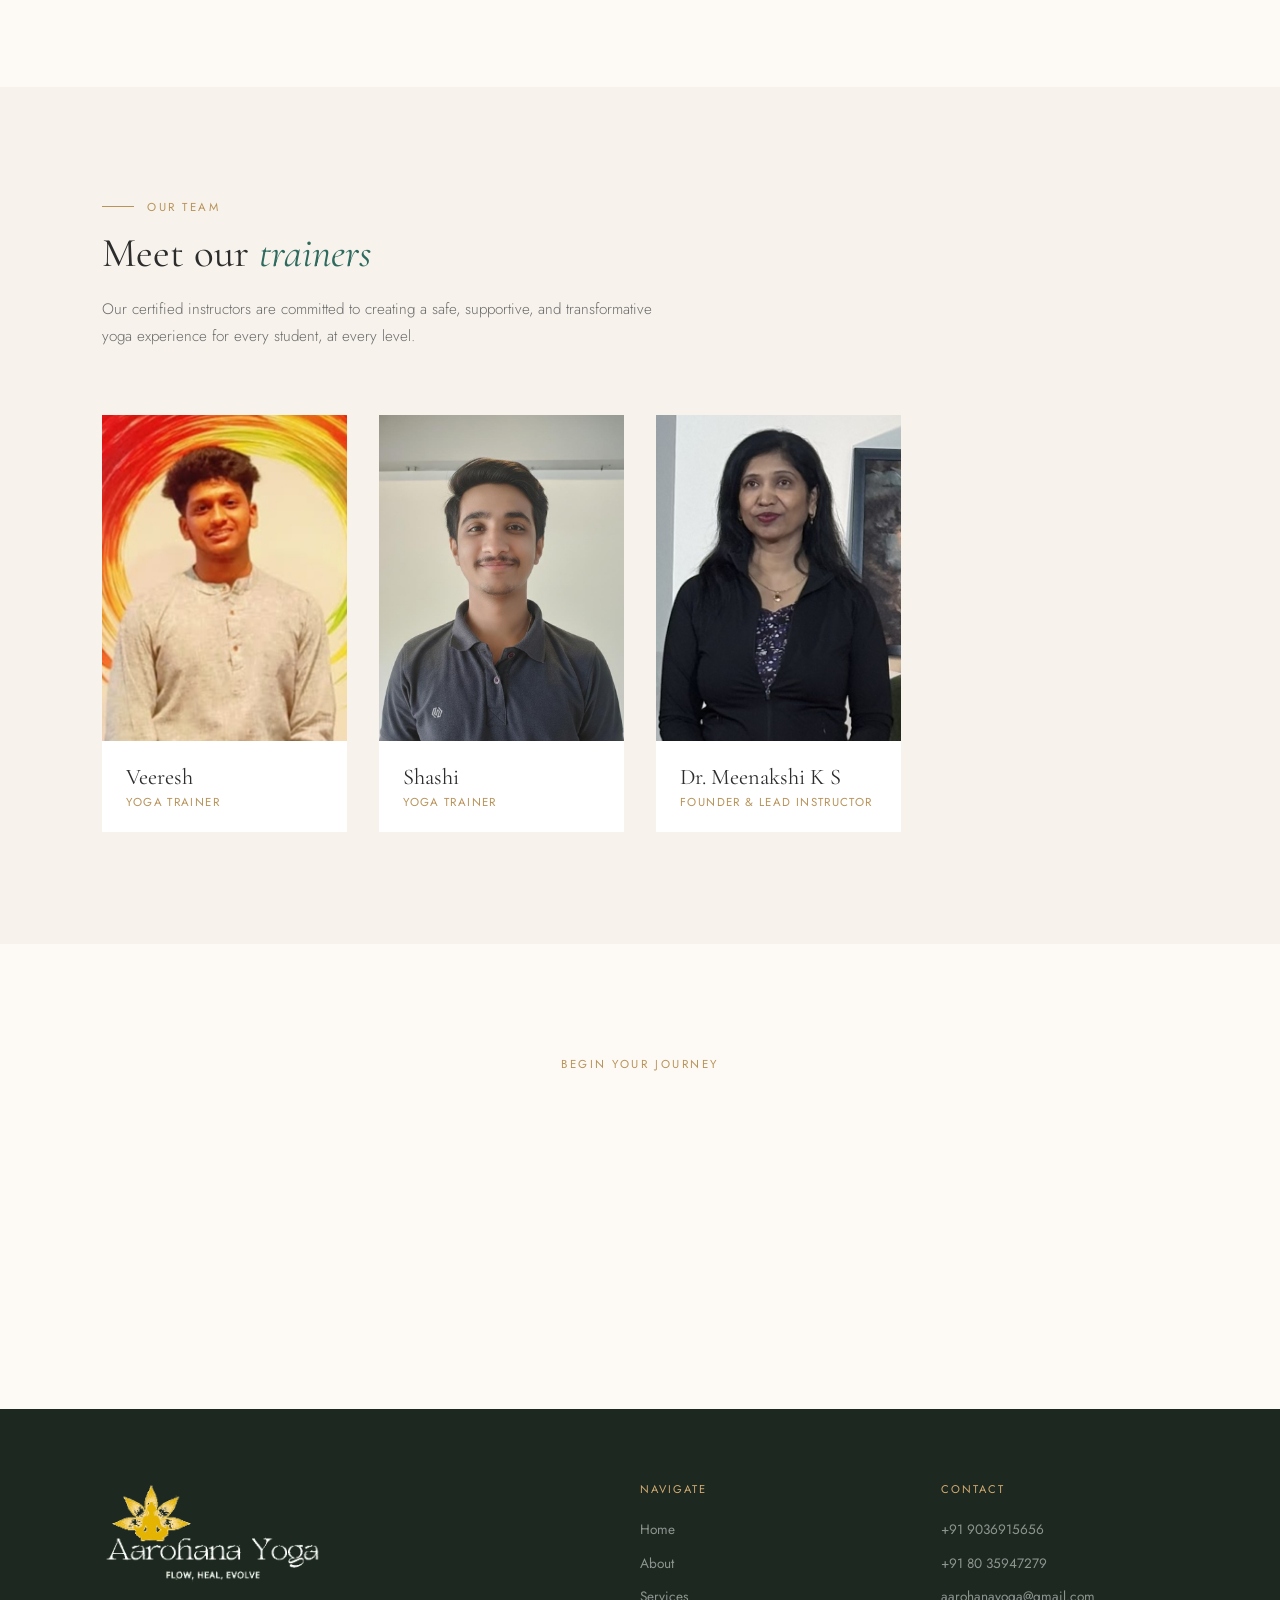
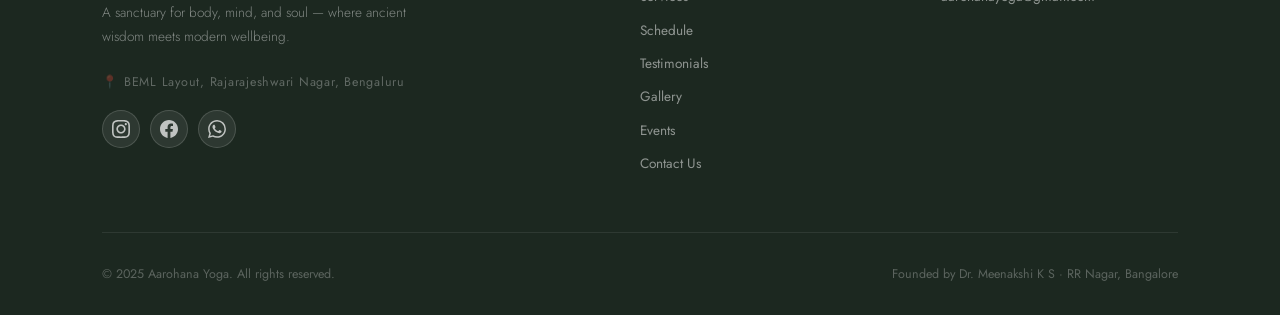
==== commit 50c8b76e: "Add files via upload" ====
--- a/pages/about.html
+++ b/pages/about.html
@@ -167,7 +167,7 @@
 
 <nav id="navbar">
   <a href="../index.html" class="nav-logo">
-    <img src="[data-uri]" alt="Aarohana Yoga" />
+    <img src="../images/logo.png" alt="Aarohana Yoga" />
     <div class="nav-brand-text">
       <span class="nav-brand-name">Aarohana Yoga</span>
       <span class="nav-brand-tagline">Flow, Heal, Evolve</span>
@@ -175,7 +175,7 @@
   </a>
   <ul class="nav-links">
     <li><a href="about.html" class="active">About</a></li>
-    <li><a href="../index.html#services">Services</a></li>
+    <li><a href="services.html">Services</a></li>
     <li><a href="../index.html#schedule">Schedule</a></li>
     <li><a href="../index.html#testimonials">Testimonials</a></li>
     <li><a href="gallery.html">Gallery</a></li>
@@ -187,32 +187,11 @@
 <div class="mobile-menu" id="mobileMenu">
   <a href="../index.html">Home</a>
   <a href="about.html">About</a>
-  <a href="../index.html#services">Services</a>
+  <a href="services.html">Services</a>
   <a href="../index.html#schedule">Schedule</a>
   <a href="../index.html#testimonials">Testimonials</a>
   <a href="gallery.html">Gallery</a>
   <a href="events.html">Events</a>
-  <a href="../index.html#contact">Book a Class</a>
-</div>
-
-  </a>
-  <ul class="nav-links">
-    <li><a href="about.html" class="active">About</a></li>
-    <li><a href="../index.html#services">Services</a></li>
-    <li><a href="../index.html#schedule">Schedule</a></li>
-    <li><a href="../index.html#testimonials">Testimonials</a></li>
-    <li><a href="gallery.html">Gallery</a></li>
-    <li><a href="../index.html#contact" class="nav-cta">Book a Class</a></li>
-  </ul>
-  <div class="hamburger" id="hamburger"><span></span><span></span><span></span></div>
-</nav>
-<div class="mobile-menu" id="mobileMenu">
-  <a href="../index.html">Home</a>
-  <a href="about.html">About</a>
-  <a href="../index.html#services">Services</a>
-  <a href="../index.html#schedule">Schedule</a>
-  <a href="../index.html#testimonials">Testimonials</a>
-  <a href="gallery.html">Gallery</a>
   <a href="../index.html#contact">Book a Class</a>
 </div>
 
@@ -351,7 +330,7 @@
   <p class="reveal">Join us at Aarohana Yoga and take the first step toward a healthier, more balanced, and deeply fulfilling life.</p>
   <div class="cta-buttons reveal">
     <a href="../index.html#contact" class="btn-primary">Book a Trial Class</a>
-    <a href="../index.html#services" class="btn-outline">Explore Services</a>
+    <a href="services.html" class="btn-outline">Explore Services</a>
   </div>
 </section>
 
@@ -362,7 +341,7 @@
         <img src="../images/logo-footer.png" alt="Aarohana Yoga" class="footer-logo-img" />
       </div>
       <p class="footer-tagline">A sanctuary for body, mind, and soul — where ancient wisdom meets modern wellbeing.</p>
-      <p style="font-size:0.78rem;color:rgba(255,255,255,0.3);letter-spacing:0.06em;margin-bottom:1.2rem">📍 BEML Layout, Rajarajeshwari Nagar, Bengaluru</p>
+      <p style="font-size:0.78rem;color:rgba(255,255,255,0.3);letter-spacing:0.06em;margin-bottom:1.2rem"><a href="https://maps.app.goo.gl/eXLF6SVuVMaBg3pB6" target="_blank" rel="noopener noreferrer" style="color:inherit;text-decoration:none">📍 BEML Layout, Rajarajeshwari Nagar, Bengaluru</a></p>
       <div class="footer-social">
         <a href="https://www.instagram.com/aarohanayoga" target="_blank" class="footer-social-btn" title="Instagram" rel="noopener noreferrer"><svg xmlns="http://www.w3.org/2000/svg" viewBox="0 0 24 24" width="18" height="18"><path fill="rgba(255,255,255,0.7)" d="M12 2.163c3.204 0 3.584.012 4.85.07 3.252.148 4.771 1.691 4.919 4.919.058 1.265.069 1.645.069 4.849 0 3.205-.012 3.584-.069 4.849-.149 3.225-1.664 4.771-4.919 4.919-1.266.058-1.644.07-4.85.07-3.204 0-3.584-.012-4.849-.07-3.26-.149-4.771-1.699-4.919-4.92-.058-1.265-.07-1.644-.07-4.849 0-3.204.013-3.583.07-4.849.149-3.227 1.664-4.771 4.919-4.919 1.266-.057 1.645-.069 4.849-.069zm0-2.163c-3.259 0-3.667.014-4.947.072-4.358.2-6.78 2.618-6.98 6.98-.059 1.281-.073 1.689-.073 4.948 0 3.259.014 3.668.072 4.948.2 4.358 2.618 6.78 6.98 6.98 1.281.058 1.689.072 4.948.072 3.259 0 3.668-.014 4.948-.072 4.354-.2 6.782-2.618 6.979-6.98.059-1.28.073-1.689.073-4.948 0-3.259-.014-3.667-.072-4.947-.196-4.354-2.617-6.78-6.979-6.98-1.281-.059-1.69-.073-4.949-.073zm0 5.838c-3.403 0-6.162 2.759-6.162 6.162s2.759 6.163 6.162 6.163 6.162-2.759 6.162-6.163c0-3.403-2.759-6.162-6.162-6.162zm0 10.162c-2.209 0-4-1.79-4-4 0-2.209 1.791-4 4-4s4 1.791 4 4c0 2.21-1.791 4-4 4zm6.406-11.845c-.796 0-1.441.645-1.441 1.44s.645 1.44 1.441 1.44c.795 0 1.439-.645 1.439-1.44s-.644-1.44-1.439-1.44z"/></svg></a>
         <a href="https://www.facebook.com/share/173X7oMKS6/" target="_blank" class="footer-social-btn" title="Facebook" rel="noopener noreferrer"><svg xmlns="http://www.w3.org/2000/svg" viewBox="0 0 24 24" width="18" height="18"><path fill="rgba(255,255,255,0.7)" d="M24 12.073c0-6.627-5.373-12-12-12s-12 5.373-12 12c0 5.99 4.388 10.954 10.125 11.854v-8.385H7.078v-3.47h3.047V9.43c0-3.007 1.792-4.669 4.533-4.669 1.312 0 2.686.235 2.686.235v2.953H15.83c-1.491 0-1.956.925-1.956 1.874v2.25h3.328l-.532 3.47h-2.796v8.385C19.612 23.027 24 18.062 24 12.073z"/></svg></a>
@@ -374,7 +353,7 @@
       <ul class="footer-links">
         <li><a href="../index.html">Home</a></li>
         <li><a href="about.html">About</a></li>
-        <li><a href="../index.html#services">Services</a></li>
+        <li><a href="services.html">Services</a></li>
         <li><a href="../index.html#schedule">Schedule</a></li>
         <li><a href="../index.html#testimonials">Testimonials</a></li>
         <li><a href="gallery.html">Gallery</a></li>
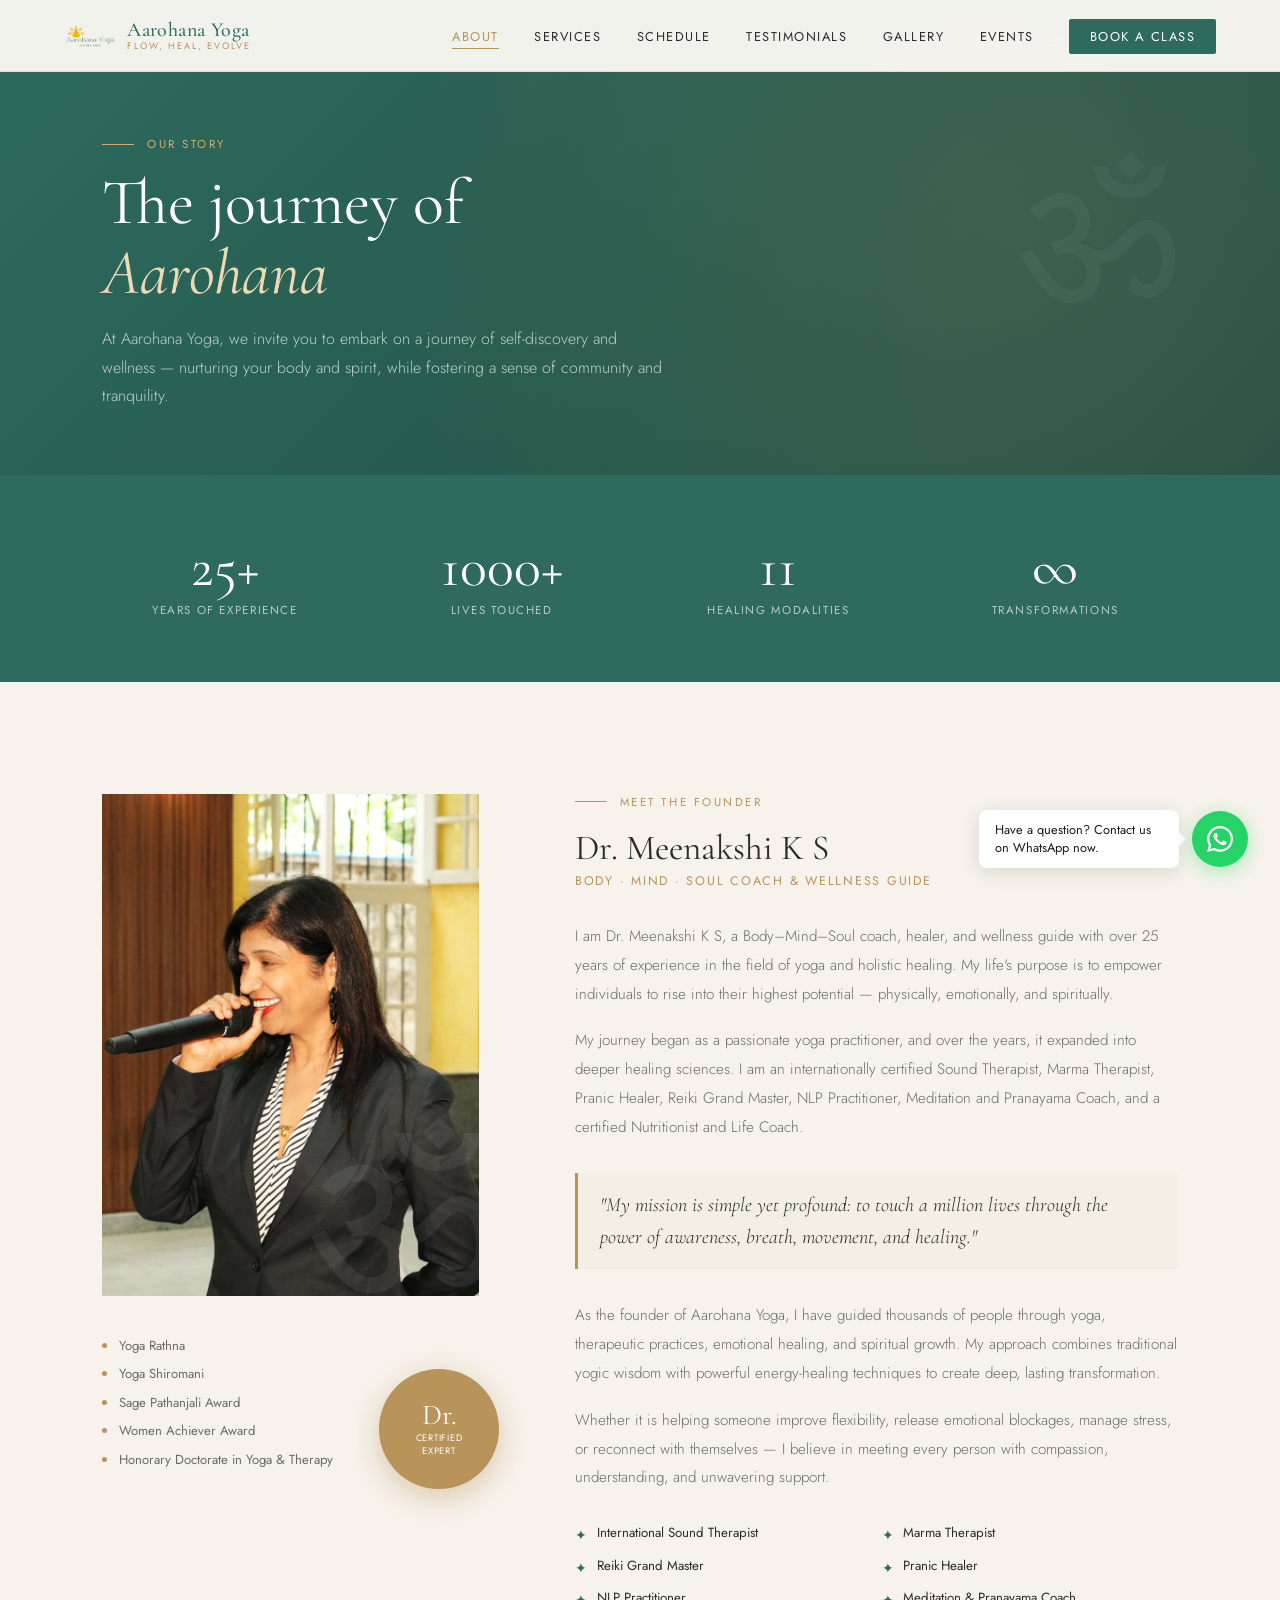
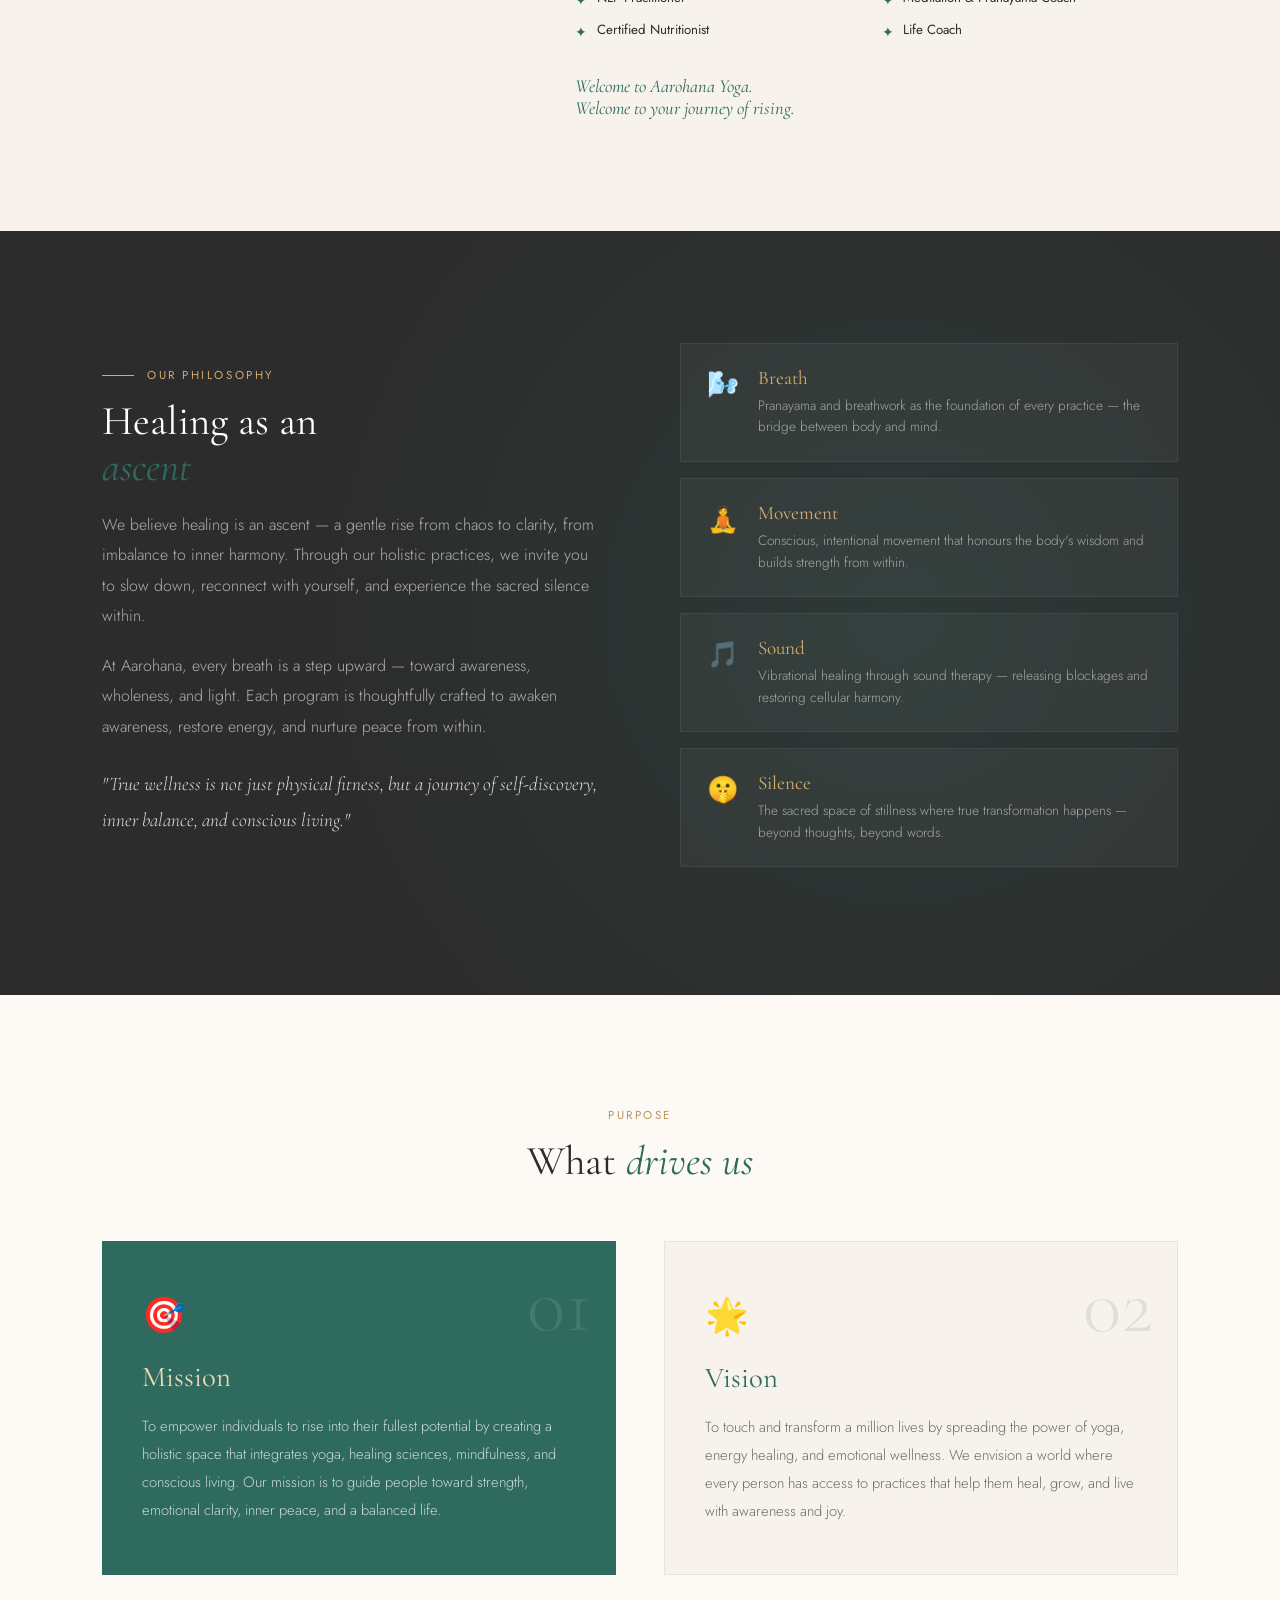
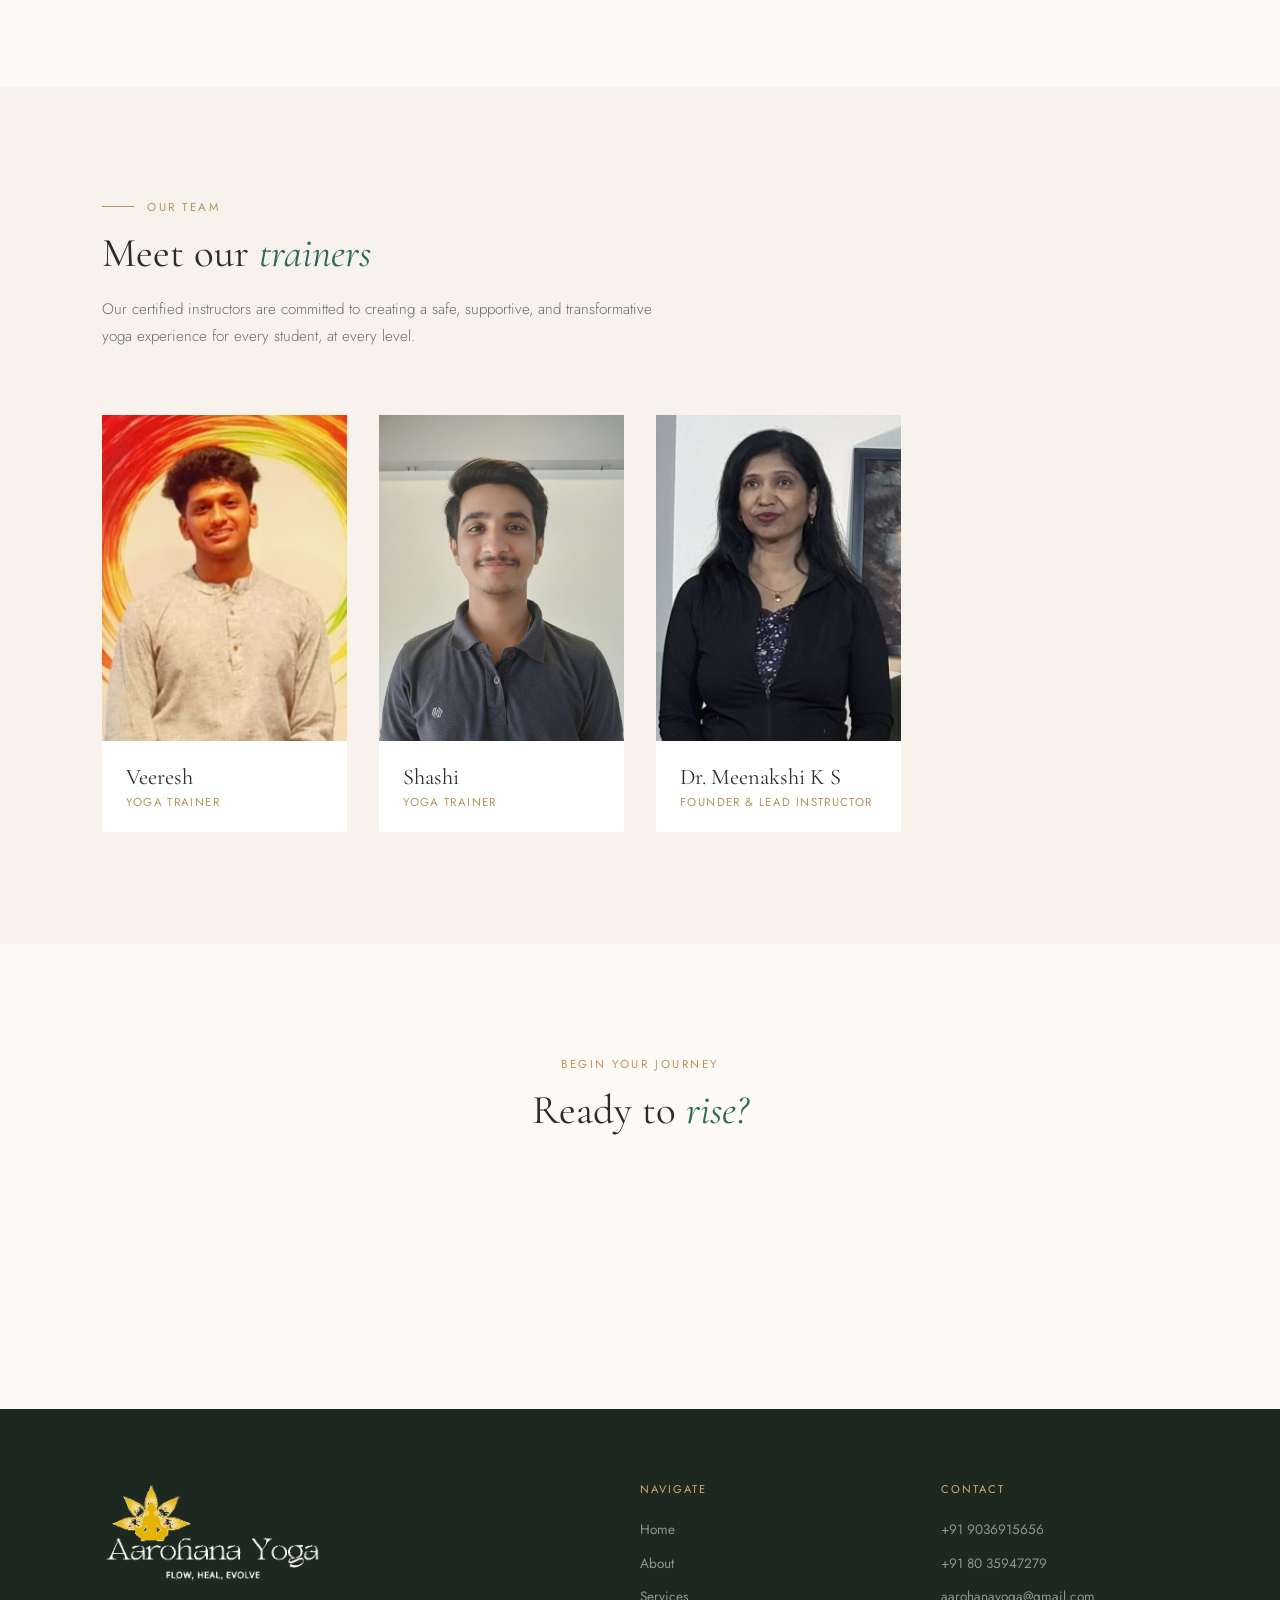
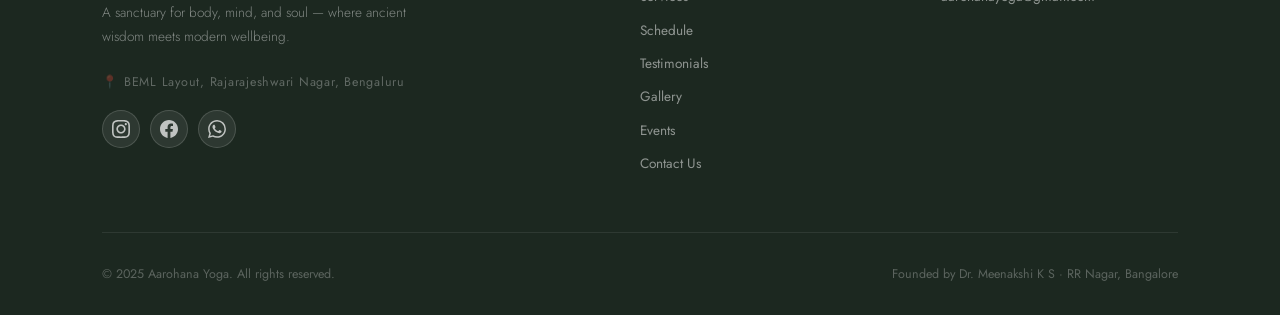
==== commit 21210736: "Add files via upload" ====
--- a/pages/about.html
+++ b/pages/about.html
@@ -3,10 +3,52 @@
 <head>
   <meta charset="UTF-8"/>
   <meta name="viewport" content="width=device-width, initial-scale=1.0"/>
-  <title>About | Aarohana Yoga</title>
+  <title>About Aarohana Yoga | Dr. Meenakshi K S</title>
   <link rel="icon" type="image/x-icon" href="../images/favicon.ico" />
   <link rel="apple-touch-icon" href="../images/apple-touch-icon.png" />
-  <meta name="description" content="Meet Dr. Meenakshi K S, founder of Aarohana Yoga — 25+ years in yoga, sound healing, and holistic wellness in RR Nagar, Bangalore."/>
+  <meta name="description" content="Meet Dr. Meenakshi K S, founder of Aarohana Yoga, a yoga doctorate, sound therapist, Reiki grand master, life coach, and holistic wellness guide in RR Nagar, Bengaluru."/>
+  <meta name="keywords" content="Dr Meenakshi K S, Aarohana Yoga founder, yoga doctor Bangalore, sound therapist Bangalore, Reiki grand master, yoga teacher RR Nagar"/>
+  <meta name="author" content="Aarohana Yoga"/>
+  <meta name="robots" content="index, follow"/>
+  <link rel="canonical" href="https://www.aarohanayoga.com/pages/about.html"/>
+  <meta property="og:type" content="website"/>
+  <meta property="og:locale" content="en_IN"/>
+  <meta property="og:site_name" content="Aarohana Yoga"/>
+  <meta property="og:title" content="About Aarohana Yoga | Dr. Meenakshi K S"/>
+  <meta property="og:description" content="Meet Dr. Meenakshi K S, founder of Aarohana Yoga, a yoga doctorate, sound therapist, Reiki grand master, life coach, and holistic wellness guide in RR Nagar, Bengaluru."/>
+  <meta property="og:url" content="https://www.aarohanayoga.com/pages/about.html"/>
+  <meta property="og:image" content="https://www.aarohanayoga.com/images/meenakshi.jpeg"/>
+  <meta property="og:image:secure_url" content="https://www.aarohanayoga.com/images/meenakshi.jpeg"/>
+  <meta property="og:image:width" content="1600"/>
+  <meta property="og:image:height" content="1066"/>
+  <meta property="og:image:alt" content="About Aarohana Yoga | Dr. Meenakshi K S"/>
+  <meta name="twitter:card" content="summary_large_image"/>
+  <meta name="twitter:title" content="About Aarohana Yoga | Dr. Meenakshi K S"/>
+  <meta name="twitter:description" content="Meet Dr. Meenakshi K S, founder of Aarohana Yoga, a yoga doctorate, sound therapist, Reiki grand master, life coach, and holistic wellness guide in RR Nagar, Bengaluru."/>
+  <meta name="twitter:image" content="https://www.aarohanayoga.com/images/meenakshi.jpeg"/>
+  <script type="application/ld+json">
+    {
+      "@context": "https://schema.org",
+      "@type": "AboutPage",
+      "name": "About Aarohana Yoga | Dr. Meenakshi K S",
+      "description": "Meet Dr. Meenakshi K S, founder of Aarohana Yoga, a yoga doctorate, sound therapist, Reiki grand master, life coach, and holistic wellness guide in RR Nagar, Bengaluru.",
+      "url": "https://www.aarohanayoga.com/pages/about.html",
+      "image": "https://www.aarohanayoga.com/images/meenakshi.jpeg",
+      "isPartOf": {
+        "@type": "WebSite",
+        "name": "Aarohana Yoga",
+        "url": "https://www.aarohanayoga.com/"
+      },
+      "publisher": {
+        "@type": "Organization",
+        "name": "Aarohana Yoga",
+        "logo": {
+          "@type": "ImageObject",
+          "url": "https://www.aarohanayoga.com/images/logo.png"
+        }
+      }
+    }
+  </script>
   <link rel="preconnect" href="https://fonts.googleapis.com"/>
   <link rel="preconnect" href="https://fonts.gstatic.com" crossorigin/>
   <link href="https://fonts.googleapis.com/css2?family=Cormorant+Garamond:ital,wght@0,300;0,400;0,500;0,600;1,300;1,400&family=Jost:wght@300;400;500&display=swap" rel="stylesheet"/>
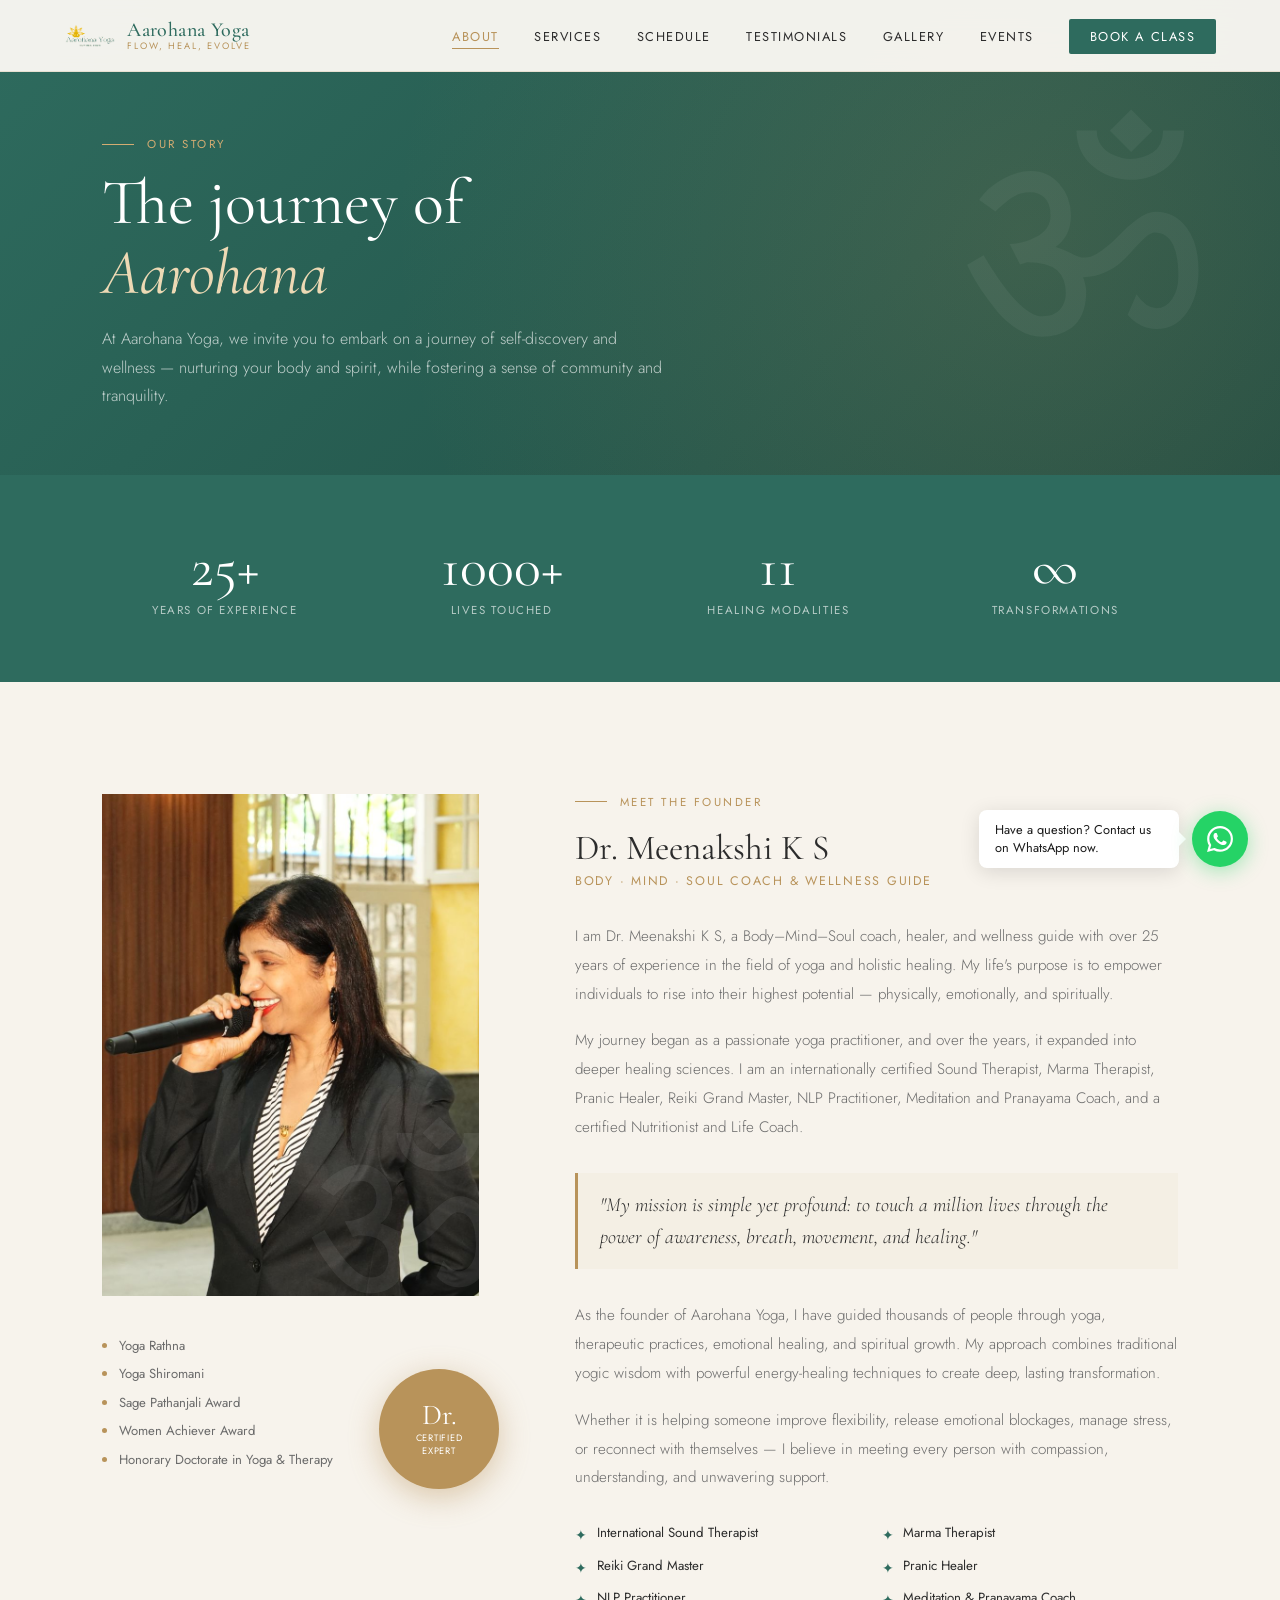
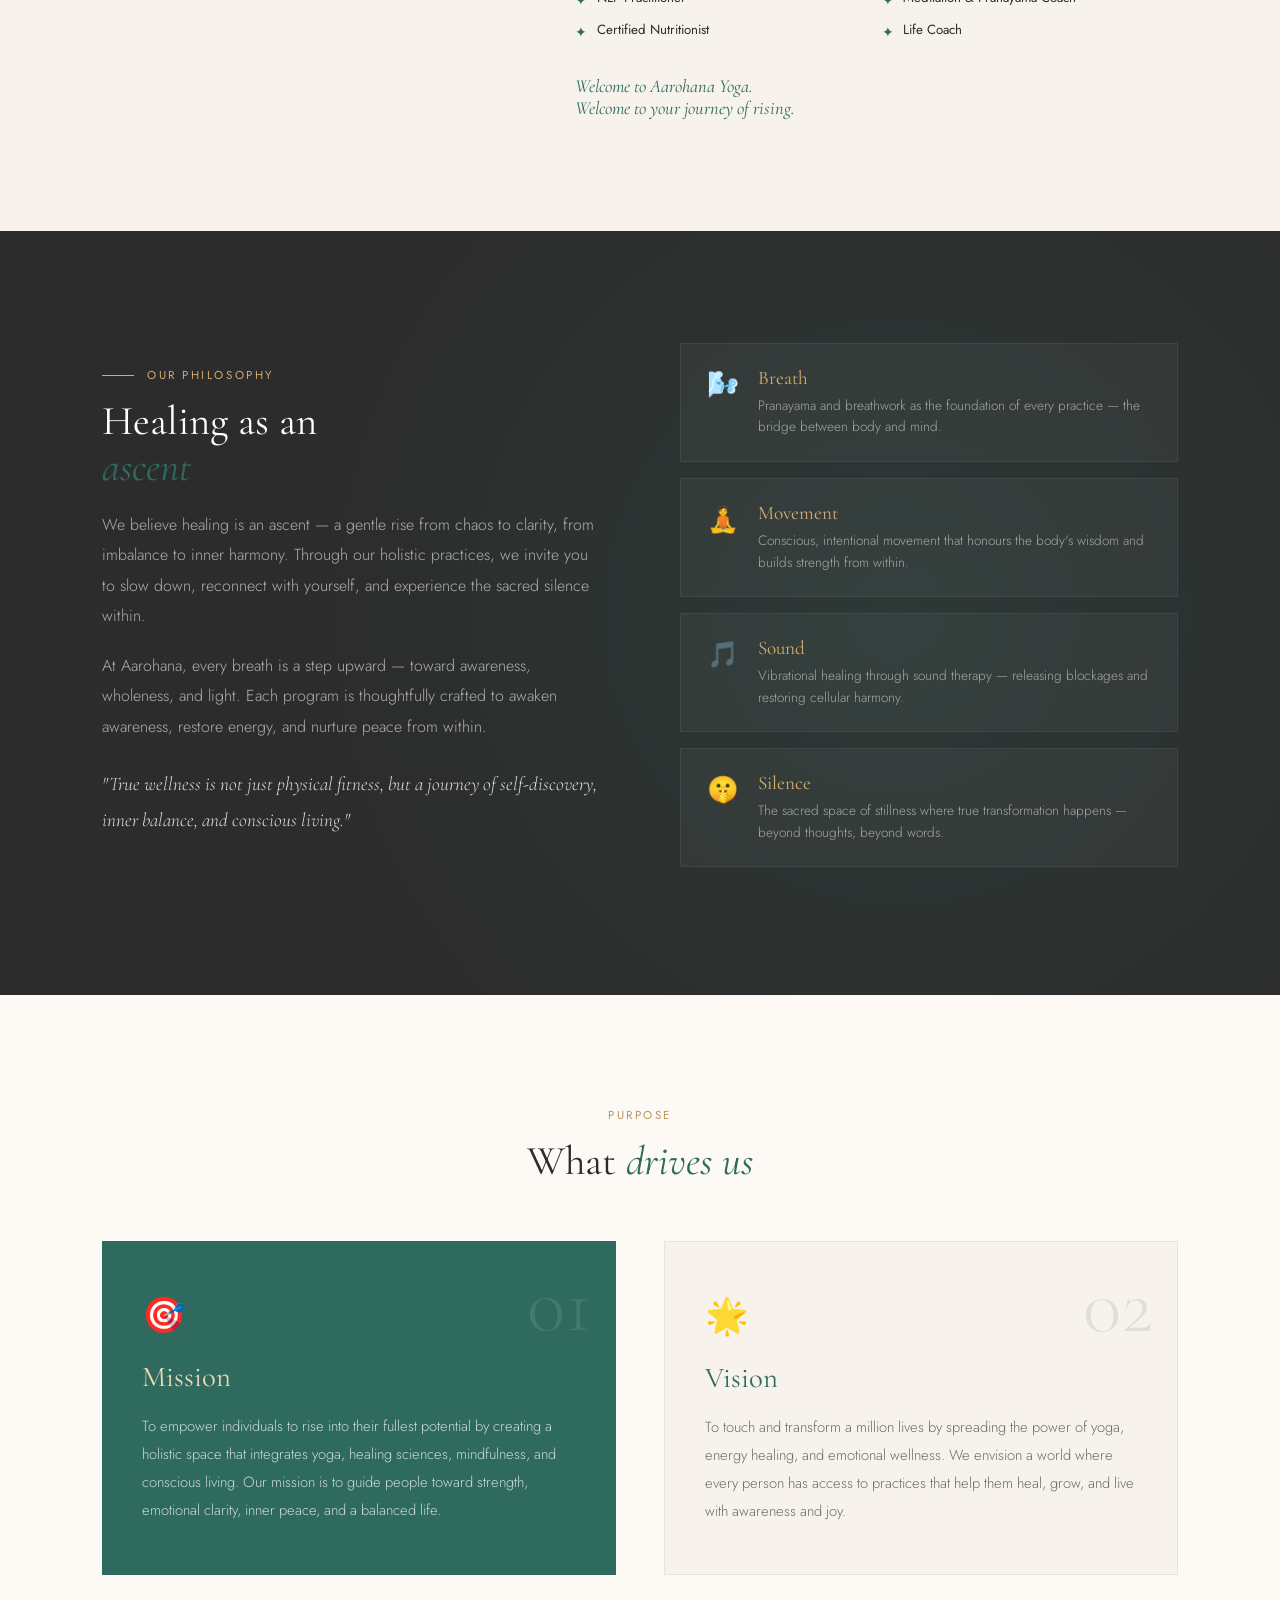
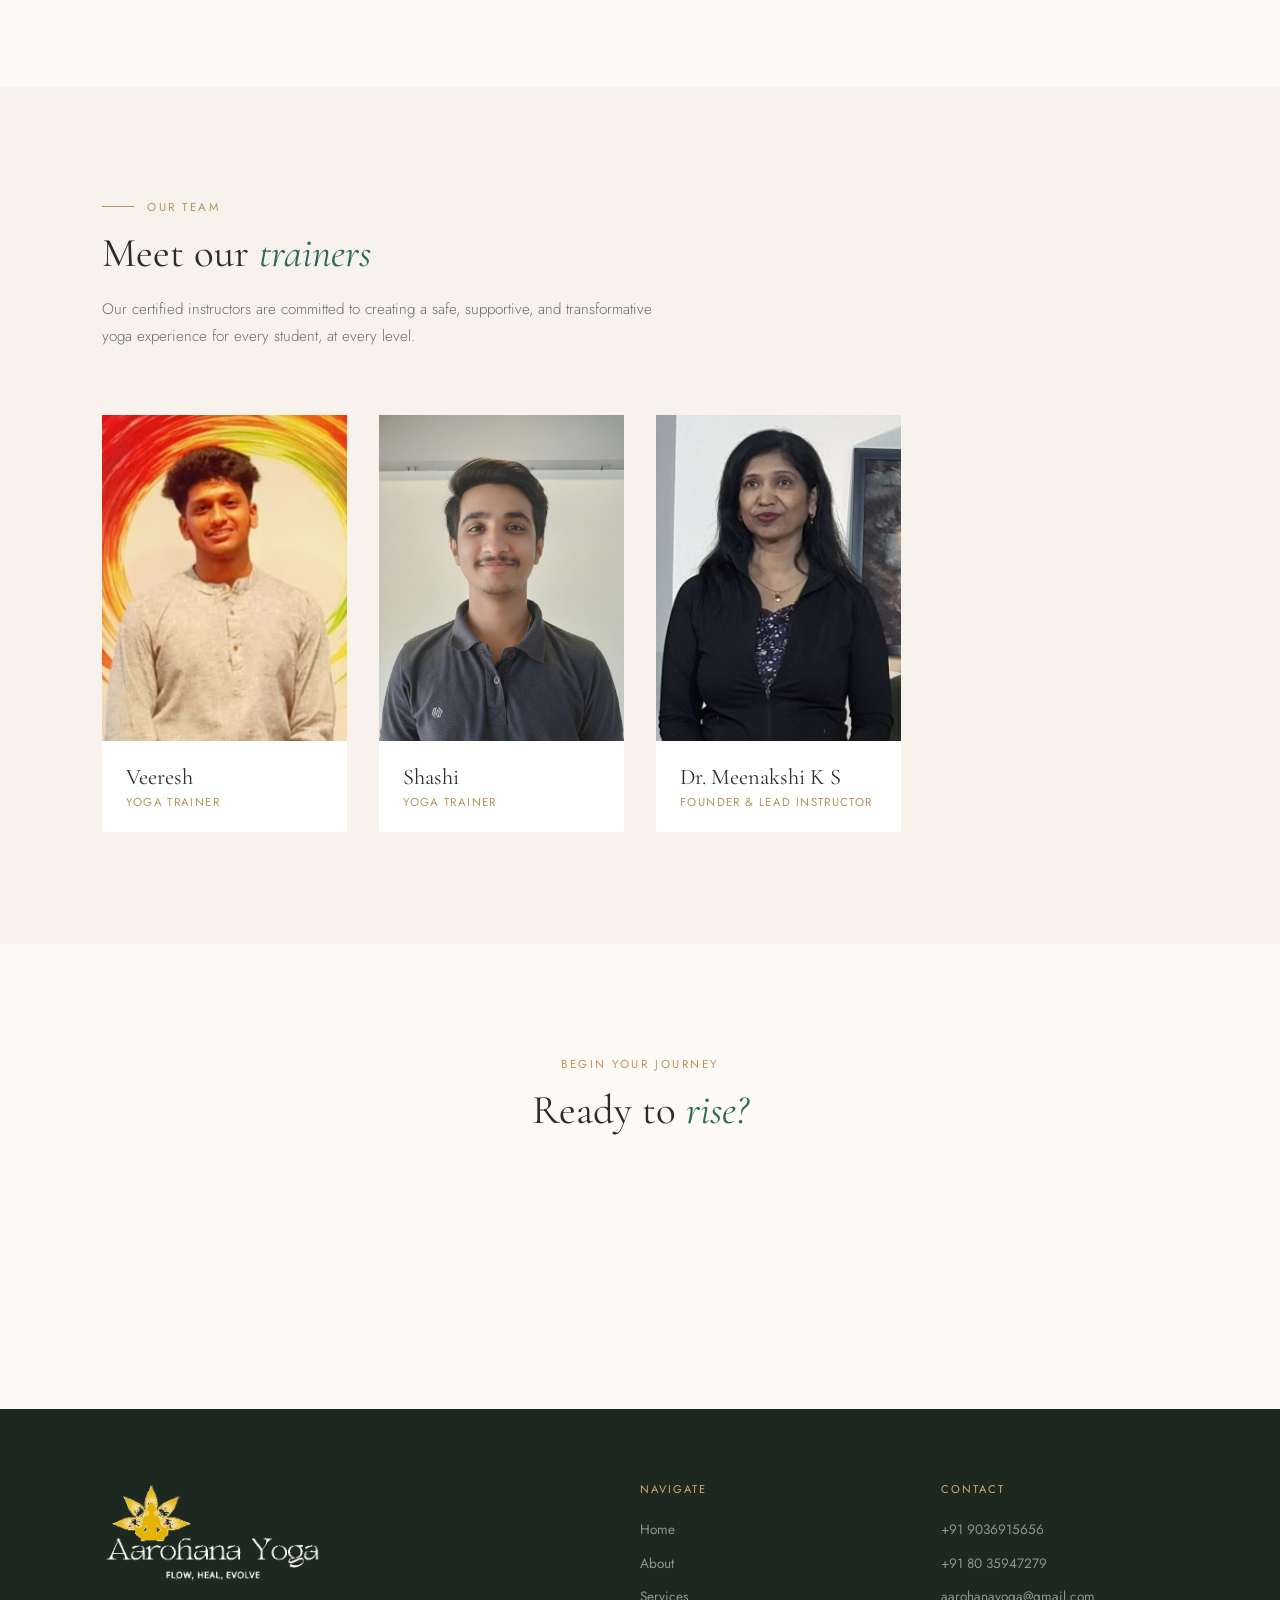
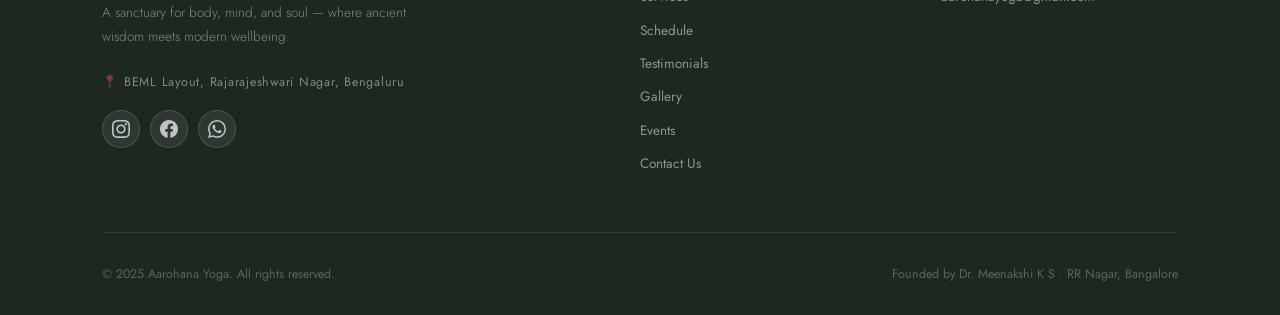
==== commit 737d8494: "Add files via upload" ====
--- a/pages/about.html
+++ b/pages/about.html
@@ -3,52 +3,29 @@
 <head>
   <meta charset="UTF-8"/>
   <meta name="viewport" content="width=device-width, initial-scale=1.0"/>
-  <title>About Aarohana Yoga | Dr. Meenakshi K S</title>
+  <title>About Dr. Meenakshi K S | Aarohana Yoga, Bangalore</title>
   <link rel="icon" type="image/x-icon" href="../images/favicon.ico" />
   <link rel="apple-touch-icon" href="../images/apple-touch-icon.png" />
-  <meta name="description" content="Meet Dr. Meenakshi K S, founder of Aarohana Yoga, a yoga doctorate, sound therapist, Reiki grand master, life coach, and holistic wellness guide in RR Nagar, Bengaluru."/>
-  <meta name="keywords" content="Dr Meenakshi K S, Aarohana Yoga founder, yoga doctor Bangalore, sound therapist Bangalore, Reiki grand master, yoga teacher RR Nagar"/>
-  <meta name="author" content="Aarohana Yoga"/>
-  <meta name="robots" content="index, follow"/>
-  <link rel="canonical" href="https://www.aarohanayoga.com/pages/about.html"/>
-  <meta property="og:type" content="website"/>
-  <meta property="og:locale" content="en_IN"/>
+
+  <!-- SEO -->
+  <meta name="description" content="Meet Dr. Meenakshi K S — founder of Aarohana Yoga, Yoga Ratna awardee, Sound Therapist, Reiki Grand Master and 25+ year holistic wellness expert in Bangalore."/>
+  <meta name="keywords" content="Dr Meenakshi KS, Aarohana Yoga founder, yoga Bangalore, sound therapist, Reiki Grand Master, Yoga Ratna award"/>
+  <link rel="canonical" href="https://vyshakprasad.github.io/Aarohana-Yoga/pages/about.html"/>
+
+  <!-- Open Graph -->
+  <meta property="og:type" content="profile"/>
+  <meta property="og:url" content="https://vyshakprasad.github.io/Aarohana-Yoga/pages/about.html"/>
+  <meta property="og:title" content="About Dr. Meenakshi K S | Aarohana Yoga"/>
+  <meta property="og:description" content="Yoga Ratna awardee, Sound Therapist, Reiki Grand Master and Body·Mind·Soul Coach with 25+ years of holistic wellness experience in Bangalore."/>
+  <meta property="og:image" content="https://vyshakprasad.github.io/Aarohana-Yoga/images/meenakshi-about.jpeg"/>
   <meta property="og:site_name" content="Aarohana Yoga"/>
-  <meta property="og:title" content="About Aarohana Yoga | Dr. Meenakshi K S"/>
-  <meta property="og:description" content="Meet Dr. Meenakshi K S, founder of Aarohana Yoga, a yoga doctorate, sound therapist, Reiki grand master, life coach, and holistic wellness guide in RR Nagar, Bengaluru."/>
-  <meta property="og:url" content="https://www.aarohanayoga.com/pages/about.html"/>
-  <meta property="og:image" content="https://www.aarohanayoga.com/images/meenakshi.jpeg"/>
-  <meta property="og:image:secure_url" content="https://www.aarohanayoga.com/images/meenakshi.jpeg"/>
-  <meta property="og:image:width" content="1600"/>
-  <meta property="og:image:height" content="1066"/>
-  <meta property="og:image:alt" content="About Aarohana Yoga | Dr. Meenakshi K S"/>
+
+  <!-- Twitter Card -->
   <meta name="twitter:card" content="summary_large_image"/>
-  <meta name="twitter:title" content="About Aarohana Yoga | Dr. Meenakshi K S"/>
-  <meta name="twitter:description" content="Meet Dr. Meenakshi K S, founder of Aarohana Yoga, a yoga doctorate, sound therapist, Reiki grand master, life coach, and holistic wellness guide in RR Nagar, Bengaluru."/>
-  <meta name="twitter:image" content="https://www.aarohanayoga.com/images/meenakshi.jpeg"/>
-  <script type="application/ld+json">
-    {
-      "@context": "https://schema.org",
-      "@type": "AboutPage",
-      "name": "About Aarohana Yoga | Dr. Meenakshi K S",
-      "description": "Meet Dr. Meenakshi K S, founder of Aarohana Yoga, a yoga doctorate, sound therapist, Reiki grand master, life coach, and holistic wellness guide in RR Nagar, Bengaluru.",
-      "url": "https://www.aarohanayoga.com/pages/about.html",
-      "image": "https://www.aarohanayoga.com/images/meenakshi.jpeg",
-      "isPartOf": {
-        "@type": "WebSite",
-        "name": "Aarohana Yoga",
-        "url": "https://www.aarohanayoga.com/"
-      },
-      "publisher": {
-        "@type": "Organization",
-        "name": "Aarohana Yoga",
-        "logo": {
-          "@type": "ImageObject",
-          "url": "https://www.aarohanayoga.com/images/logo.png"
-        }
-      }
-    }
-  </script>
+  <meta name="twitter:title" content="About Dr. Meenakshi K S | Aarohana Yoga"/>
+  <meta name="twitter:description" content="Yoga Ratna awardee, Sound Therapist, Reiki Grand Master and holistic wellness coach in Bangalore."/>
+  <meta name="twitter:image" content="https://vyshakprasad.github.io/Aarohana-Yoga/images/meenakshi-about.jpeg"/>
+  <meta name="description" content="Meet Dr. Meenakshi K S, founder of Aarohana Yoga — 25+ years in yoga, sound healing, and holistic wellness in RR Nagar, Bangalore."/>
   <link rel="preconnect" href="https://fonts.googleapis.com"/>
   <link rel="preconnect" href="https://fonts.gstatic.com" crossorigin/>
   <link href="https://fonts.googleapis.com/css2?family=Cormorant+Garamond:ital,wght@0,300;0,400;0,500;0,600;1,300;1,400&family=Jost:wght@300;400;500&display=swap" rel="stylesheet"/>
@@ -209,7 +186,7 @@
 
 <nav id="navbar">
   <a href="../index.html" class="nav-logo">
-    <img src="../images/logo.png" alt="Aarohana Yoga" />
+    <img src="[data-uri]" alt="Aarohana Yoga" />
     <div class="nav-brand-text">
       <span class="nav-brand-name">Aarohana Yoga</span>
       <span class="nav-brand-tagline">Flow, Heal, Evolve</span>
@@ -383,7 +360,7 @@
         <img src="../images/logo-footer.png" alt="Aarohana Yoga" class="footer-logo-img" />
       </div>
       <p class="footer-tagline">A sanctuary for body, mind, and soul — where ancient wisdom meets modern wellbeing.</p>
-      <p style="font-size:0.78rem;color:rgba(255,255,255,0.3);letter-spacing:0.06em;margin-bottom:1.2rem"><a href="https://maps.app.goo.gl/eXLF6SVuVMaBg3pB6" target="_blank" rel="noopener noreferrer" style="color:inherit;text-decoration:none">📍 BEML Layout, Rajarajeshwari Nagar, Bengaluru</a></p>
+      <p style="font-size:0.78rem;color:rgba(255,255,255,0.3);letter-spacing:0.06em;margin-bottom:1.2rem"><a href="https://maps.app.goo.gl/eXLF6SVuVMaBg3pB6" target="_blank" rel="noopener noreferrer" style="color:rgba(255,255,255,0.45);text-decoration:none;">📍 BEML Layout, Rajarajeshwari Nagar, Bengaluru</a></p>
       <div class="footer-social">
         <a href="https://www.instagram.com/aarohanayoga" target="_blank" class="footer-social-btn" title="Instagram" rel="noopener noreferrer"><svg xmlns="http://www.w3.org/2000/svg" viewBox="0 0 24 24" width="18" height="18"><path fill="rgba(255,255,255,0.7)" d="M12 2.163c3.204 0 3.584.012 4.85.07 3.252.148 4.771 1.691 4.919 4.919.058 1.265.069 1.645.069 4.849 0 3.205-.012 3.584-.069 4.849-.149 3.225-1.664 4.771-4.919 4.919-1.266.058-1.644.07-4.85.07-3.204 0-3.584-.012-4.849-.07-3.26-.149-4.771-1.699-4.919-4.92-.058-1.265-.07-1.644-.07-4.849 0-3.204.013-3.583.07-4.849.149-3.227 1.664-4.771 4.919-4.919 1.266-.057 1.645-.069 4.849-.069zm0-2.163c-3.259 0-3.667.014-4.947.072-4.358.2-6.78 2.618-6.98 6.98-.059 1.281-.073 1.689-.073 4.948 0 3.259.014 3.668.072 4.948.2 4.358 2.618 6.78 6.98 6.98 1.281.058 1.689.072 4.948.072 3.259 0 3.668-.014 4.948-.072 4.354-.2 6.782-2.618 6.979-6.98.059-1.28.073-1.689.073-4.948 0-3.259-.014-3.667-.072-4.947-.196-4.354-2.617-6.78-6.979-6.98-1.281-.059-1.69-.073-4.949-.073zm0 5.838c-3.403 0-6.162 2.759-6.162 6.162s2.759 6.163 6.162 6.163 6.162-2.759 6.162-6.163c0-3.403-2.759-6.162-6.162-6.162zm0 10.162c-2.209 0-4-1.79-4-4 0-2.209 1.791-4 4-4s4 1.791 4 4c0 2.21-1.791 4-4 4zm6.406-11.845c-.796 0-1.441.645-1.441 1.44s.645 1.44 1.441 1.44c.795 0 1.439-.645 1.439-1.44s-.644-1.44-1.439-1.44z"/></svg></a>
         <a href="https://www.facebook.com/share/173X7oMKS6/" target="_blank" class="footer-social-btn" title="Facebook" rel="noopener noreferrer"><svg xmlns="http://www.w3.org/2000/svg" viewBox="0 0 24 24" width="18" height="18"><path fill="rgba(255,255,255,0.7)" d="M24 12.073c0-6.627-5.373-12-12-12s-12 5.373-12 12c0 5.99 4.388 10.954 10.125 11.854v-8.385H7.078v-3.47h3.047V9.43c0-3.007 1.792-4.669 4.533-4.669 1.312 0 2.686.235 2.686.235v2.953H15.83c-1.491 0-1.956.925-1.956 1.874v2.25h3.328l-.532 3.47h-2.796v8.385C19.612 23.027 24 18.062 24 12.073z"/></svg></a>
--- a/css/main.css
+++ b/css/main.css
@@ -385,9 +385,16 @@
 .page-hero h1 em { font-style: italic; color: var(--gold-pale); }
 .page-hero-desc { font-size: 1rem; color: rgba(255,255,255,0.7); max-width: 560px; line-height: 1.8; font-weight: 300; }
 .hero-om {
-  position: absolute; right: 8%; top: 50%; transform: translateY(-50%);
-  font-size: 12rem; color: rgba(255,255,255,0.04);
+  position: absolute; right: 6%; top: 50%; transform: translateY(-50%);
+  font-size: 18rem; color: rgba(255,255,255,0.05);
   font-family: serif; z-index: 1; line-height: 1;
+  animation: heroOmSpin 90s linear infinite;
+  transform-origin: center center;
+  pointer-events: none; user-select: none;
+}
+@keyframes heroOmSpin {
+  from { transform: translateY(-50%) rotate(0deg); }
+  to   { transform: translateY(-50%) rotate(360deg); }
 }
 
 /* ── RESPONSIVE ── */
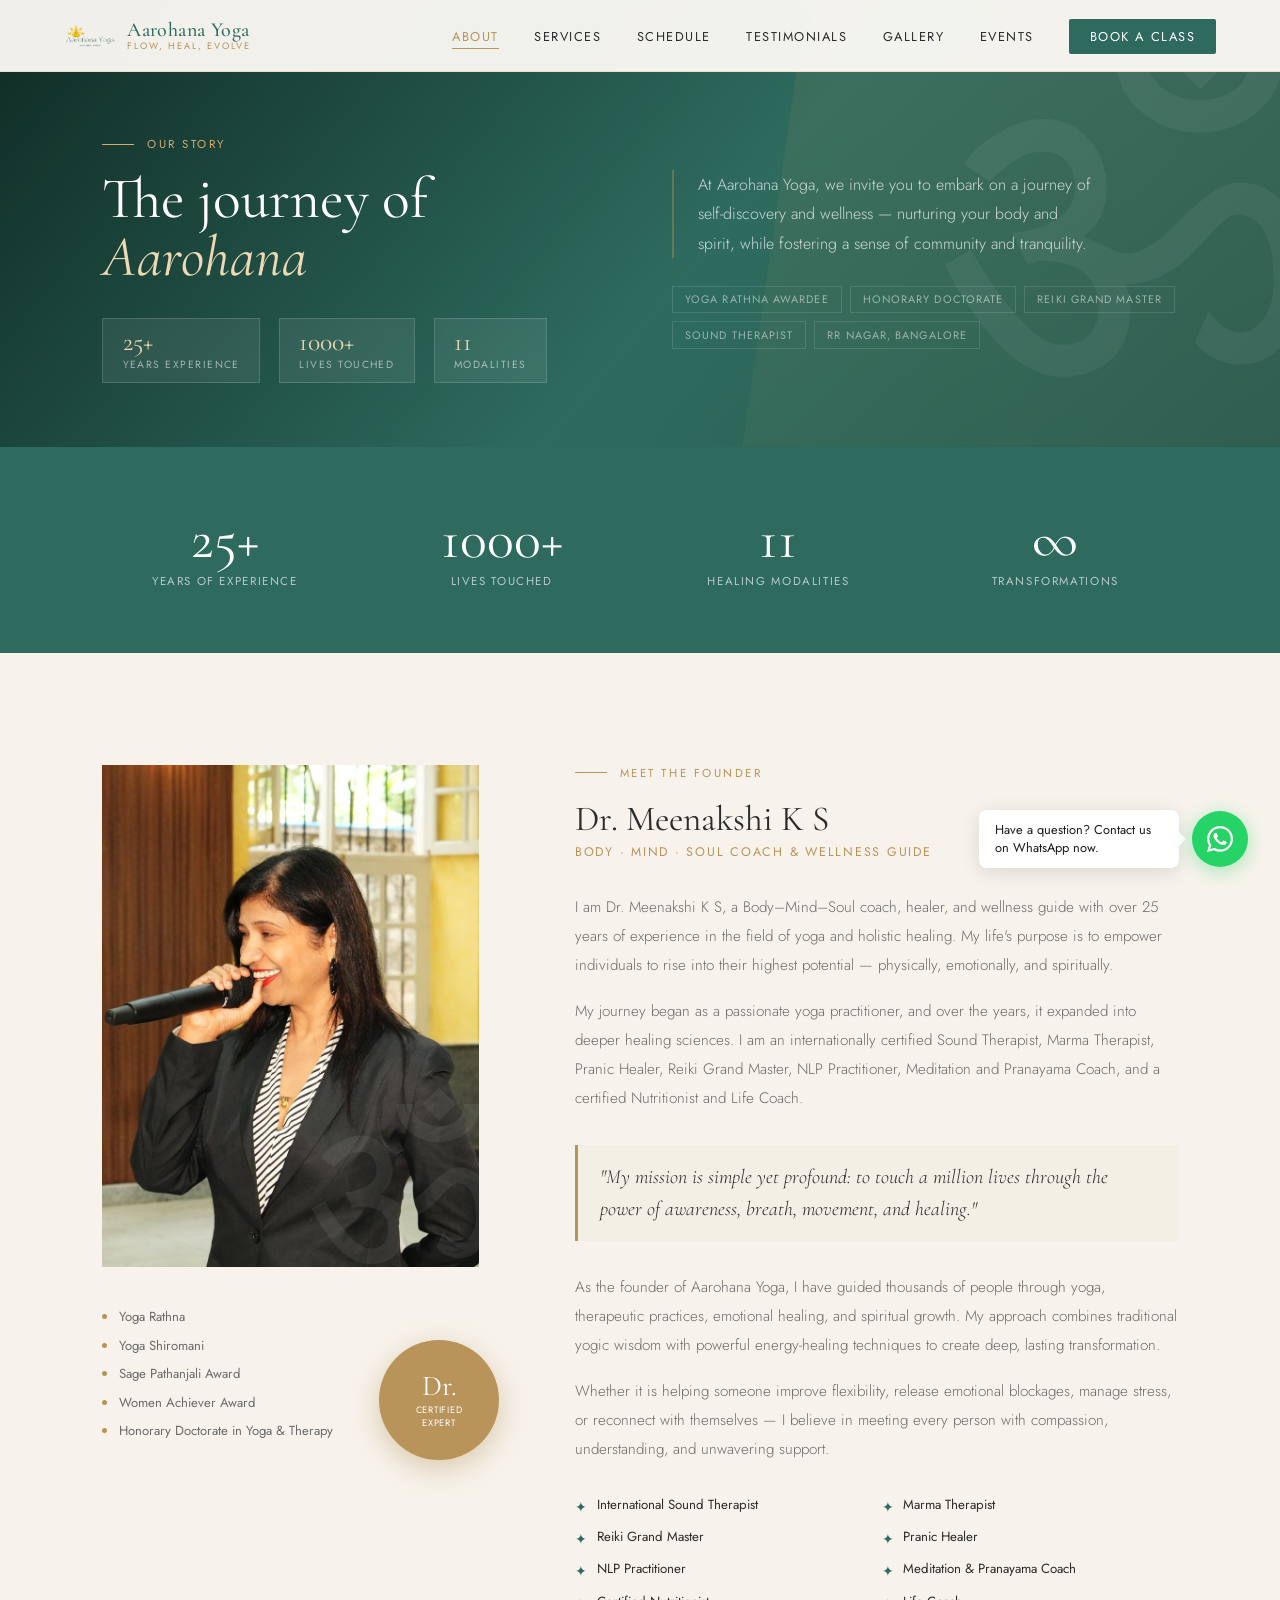
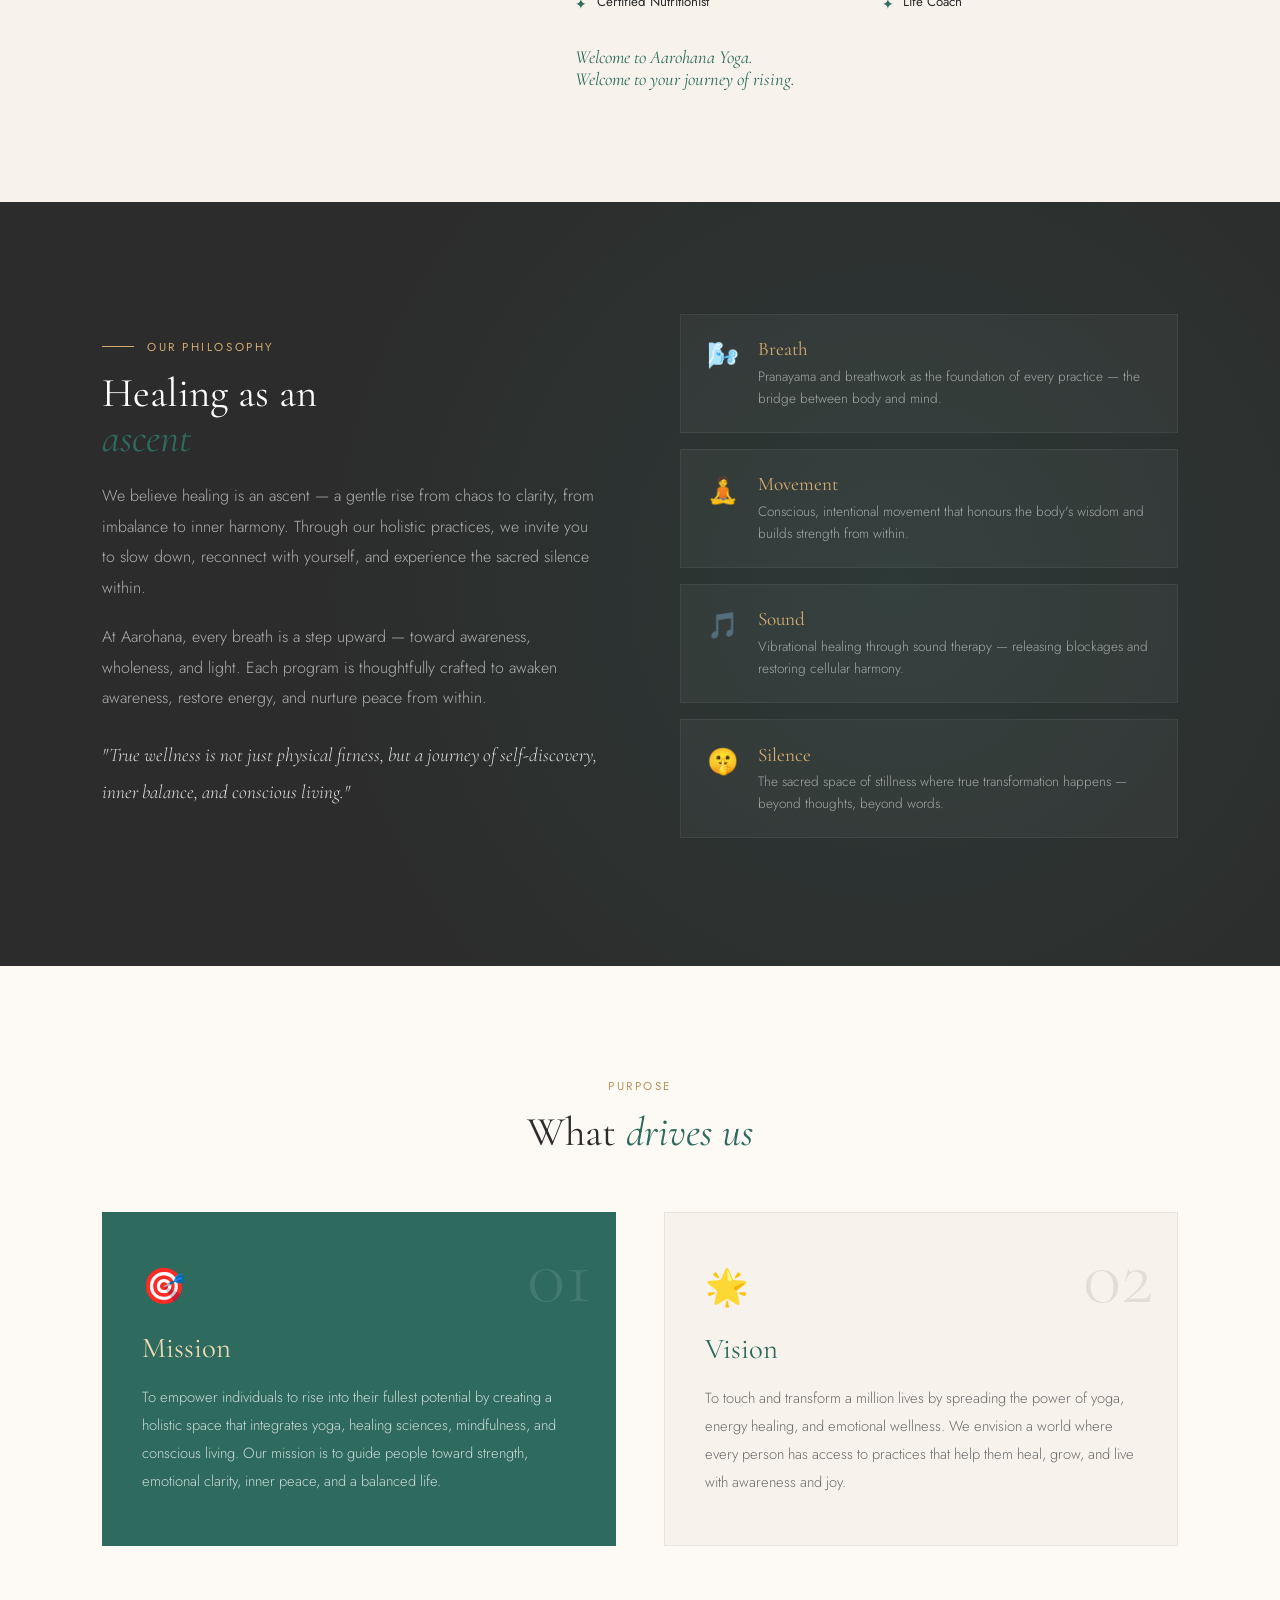
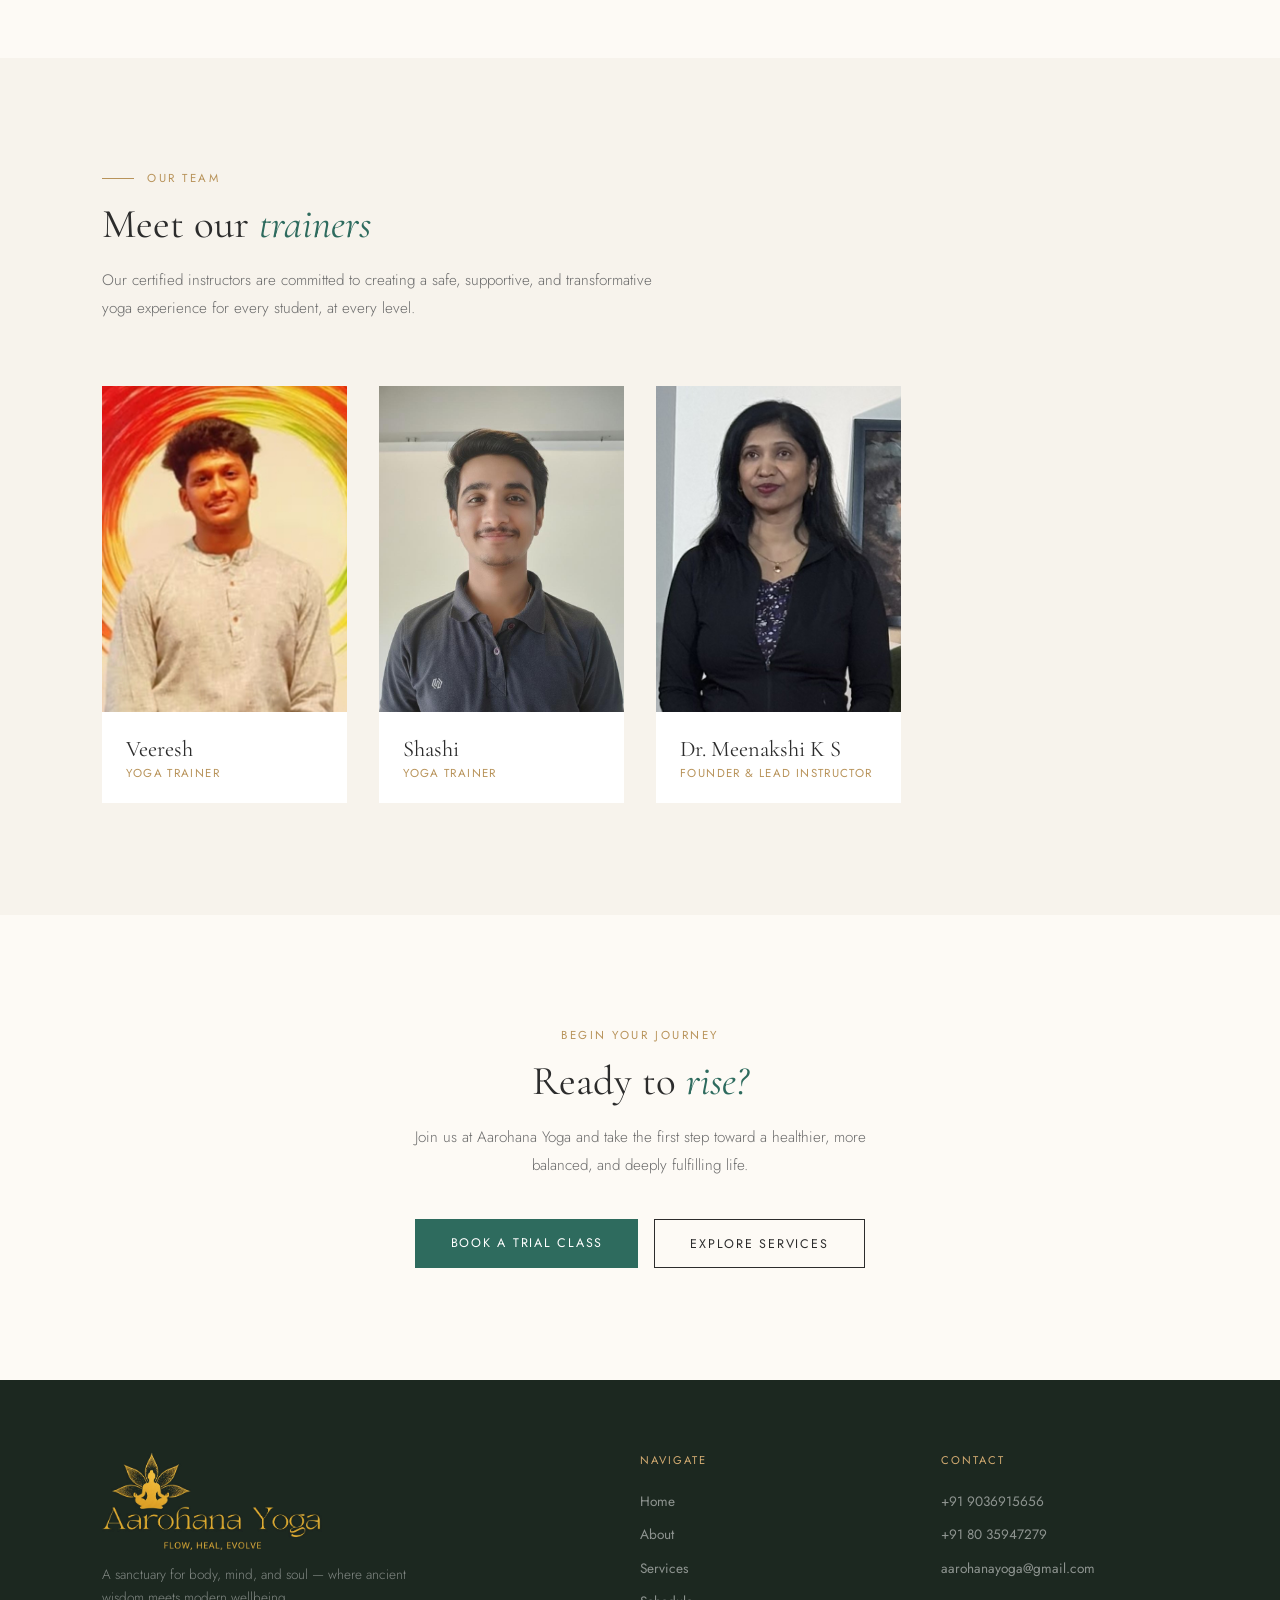
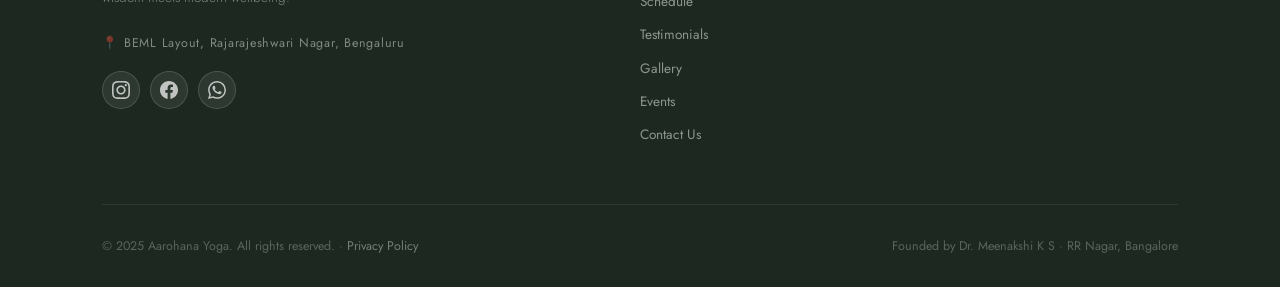
==== commit e1a04fa7: "Add files via upload" ====
--- a/pages/about.html
+++ b/pages/about.html
@@ -5,7 +5,11 @@
   <meta name="viewport" content="width=device-width, initial-scale=1.0"/>
   <title>About Dr. Meenakshi K S | Aarohana Yoga, Bangalore</title>
   <link rel="icon" type="image/x-icon" href="../images/favicon.ico" />
-  <link rel="apple-touch-icon" href="../images/apple-touch-icon.png" />
+  <link rel="icon" type="image/png" sizes="16x16" href="../images/favicon-16.png" />
+  <link rel="icon" type="image/png" sizes="32x32" href="../images/favicon-32.png" />
+  <link rel="icon" type="image/png" sizes="192x192" href="../images/favicon-192.png" />
+  <link rel="icon" type="image/png" sizes="512x512" href="../images/favicon-512.png" />
+  <link rel="apple-touch-icon" sizes="180x180" href="../images/apple-touch-icon.png" />
 
   <!-- SEO -->
   <meta name="description" content="Meet Dr. Meenakshi K S — founder of Aarohana Yoga, Yoga Ratna awardee, Sound Therapist, Reiki Grand Master and 25+ year holistic wellness expert in Bangalore."/>
@@ -216,10 +220,24 @@
 
 <!-- PAGE HERO -->
 <div class="page-hero">
-  <div class="page-hero-inner">
+  <div class="page-hero-left">
     <div class="page-hero-tag">Our Story</div>
     <h1>The journey of<br><em>Aarohana</em></h1>
+    <div class="hero-stat-row">
+      <div class="hero-stat-pill"><strong>25+</strong><span>Years Experience</span></div>
+      <div class="hero-stat-pill"><strong>1000+</strong><span>Lives Touched</span></div>
+      <div class="hero-stat-pill"><strong>11</strong><span>Modalities</span></div>
+    </div>
+  </div>
+  <div class="page-hero-right">
     <p class="page-hero-desc">At Aarohana Yoga, we invite you to embark on a journey of self-discovery and wellness — nurturing your body and spirit, while fostering a sense of community and tranquility.</p>
+    <div class="hero-tag-row">
+      <span class="hero-tag-pill">Yoga Rathna Awardee</span>
+      <span class="hero-tag-pill">Honorary Doctorate</span>
+      <span class="hero-tag-pill">Reiki Grand Master</span>
+      <span class="hero-tag-pill">Sound Therapist</span>
+      <span class="hero-tag-pill">RR Nagar, Bangalore</span>
+    </div>
   </div>
   <div class="hero-om">ॐ</div>
 </div>
@@ -364,7 +382,7 @@
       <div class="footer-social">
         <a href="https://www.instagram.com/aarohanayoga" target="_blank" class="footer-social-btn" title="Instagram" rel="noopener noreferrer"><svg xmlns="http://www.w3.org/2000/svg" viewBox="0 0 24 24" width="18" height="18"><path fill="rgba(255,255,255,0.7)" d="M12 2.163c3.204 0 3.584.012 4.85.07 3.252.148 4.771 1.691 4.919 4.919.058 1.265.069 1.645.069 4.849 0 3.205-.012 3.584-.069 4.849-.149 3.225-1.664 4.771-4.919 4.919-1.266.058-1.644.07-4.85.07-3.204 0-3.584-.012-4.849-.07-3.26-.149-4.771-1.699-4.919-4.92-.058-1.265-.07-1.644-.07-4.849 0-3.204.013-3.583.07-4.849.149-3.227 1.664-4.771 4.919-4.919 1.266-.057 1.645-.069 4.849-.069zm0-2.163c-3.259 0-3.667.014-4.947.072-4.358.2-6.78 2.618-6.98 6.98-.059 1.281-.073 1.689-.073 4.948 0 3.259.014 3.668.072 4.948.2 4.358 2.618 6.78 6.98 6.98 1.281.058 1.689.072 4.948.072 3.259 0 3.668-.014 4.948-.072 4.354-.2 6.782-2.618 6.979-6.98.059-1.28.073-1.689.073-4.948 0-3.259-.014-3.667-.072-4.947-.196-4.354-2.617-6.78-6.979-6.98-1.281-.059-1.69-.073-4.949-.073zm0 5.838c-3.403 0-6.162 2.759-6.162 6.162s2.759 6.163 6.162 6.163 6.162-2.759 6.162-6.163c0-3.403-2.759-6.162-6.162-6.162zm0 10.162c-2.209 0-4-1.79-4-4 0-2.209 1.791-4 4-4s4 1.791 4 4c0 2.21-1.791 4-4 4zm6.406-11.845c-.796 0-1.441.645-1.441 1.44s.645 1.44 1.441 1.44c.795 0 1.439-.645 1.439-1.44s-.644-1.44-1.439-1.44z"/></svg></a>
         <a href="https://www.facebook.com/share/173X7oMKS6/" target="_blank" class="footer-social-btn" title="Facebook" rel="noopener noreferrer"><svg xmlns="http://www.w3.org/2000/svg" viewBox="0 0 24 24" width="18" height="18"><path fill="rgba(255,255,255,0.7)" d="M24 12.073c0-6.627-5.373-12-12-12s-12 5.373-12 12c0 5.99 4.388 10.954 10.125 11.854v-8.385H7.078v-3.47h3.047V9.43c0-3.007 1.792-4.669 4.533-4.669 1.312 0 2.686.235 2.686.235v2.953H15.83c-1.491 0-1.956.925-1.956 1.874v2.25h3.328l-.532 3.47h-2.796v8.385C19.612 23.027 24 18.062 24 12.073z"/></svg></a>
-        <a href="http://wa.me/919036915656" target="_blank" class="footer-social-btn" title="WhatsApp" rel="noopener noreferrer"><svg xmlns="http://www.w3.org/2000/svg" viewBox="0 0 24 24" width="18" height="18"><path fill="rgba(255,255,255,0.7)" d="M17.472 14.382c-.297-.149-1.758-.867-2.03-.967-.273-.099-.471-.148-.67.15-.197.297-.767.966-.94 1.164-.173.199-.347.223-.644.075-.297-.15-1.255-.463-2.39-1.475-.883-.788-1.48-1.761-1.653-2.059-.173-.297-.018-.458.13-.606.134-.133.298-.347.446-.52.149-.174.198-.298.298-.497.099-.198.05-.371-.025-.52-.075-.149-.669-1.612-.916-2.207-.242-.579-.487-.5-.669-.51-.173-.008-.371-.01-.57-.01-.198 0-.52.074-.792.372-.272.297-1.04 1.016-1.04 2.479 0 1.462 1.065 2.875 1.213 3.074.149.198 2.096 3.2 5.077 4.487.709.306 1.262.489 1.694.625.712.227 1.36.195 1.871.118.571-.085 1.758-.719 2.006-1.413.248-.694.248-1.289.173-1.413-.074-.124-.272-.198-.57-.347m-5.421 7.403h-.004a9.87 9.87 0 01-5.031-1.378l-.361-.214-3.741.982.998-3.648-.235-.374a9.86 9.86 0 01-1.51-5.26c.001-5.45 4.436-9.884 9.888-9.884 2.64 0 5.122 1.03 6.988 2.898a9.825 9.825 0 012.893 6.994c-.003 5.45-4.437 9.884-9.885 9.884m8.413-18.297A11.815 11.815 0 0012.05 0C5.495 0 .16 5.335.157 11.892c0 2.096.547 4.142 1.588 5.945L.057 24l6.305-1.654a11.882 11.882 0 005.683 1.448h.005c6.554 0 11.89-5.335 11.893-11.893a11.821 11.821 0 00-3.48-8.413z"/></svg></a>
+        <a href="http://wa.me/919036915656?text=Hi%2C+I%27d+like+to+book+a+trial+class+at+Aarohana+Yoga.+Could+you+please+share+the+available+timings%3F+Could+you+please+share+the+available+timings%3F" target="_blank" class="footer-social-btn" title="WhatsApp" rel="noopener noreferrer"><svg xmlns="http://www.w3.org/2000/svg" viewBox="0 0 24 24" width="18" height="18"><path fill="rgba(255,255,255,0.7)" d="M17.472 14.382c-.297-.149-1.758-.867-2.03-.967-.273-.099-.471-.148-.67.15-.197.297-.767.966-.94 1.164-.173.199-.347.223-.644.075-.297-.15-1.255-.463-2.39-1.475-.883-.788-1.48-1.761-1.653-2.059-.173-.297-.018-.458.13-.606.134-.133.298-.347.446-.52.149-.174.198-.298.298-.497.099-.198.05-.371-.025-.52-.075-.149-.669-1.612-.916-2.207-.242-.579-.487-.5-.669-.51-.173-.008-.371-.01-.57-.01-.198 0-.52.074-.792.372-.272.297-1.04 1.016-1.04 2.479 0 1.462 1.065 2.875 1.213 3.074.149.198 2.096 3.2 5.077 4.487.709.306 1.262.489 1.694.625.712.227 1.36.195 1.871.118.571-.085 1.758-.719 2.006-1.413.248-.694.248-1.289.173-1.413-.074-.124-.272-.198-.57-.347m-5.421 7.403h-.004a9.87 9.87 0 01-5.031-1.378l-.361-.214-3.741.982.998-3.648-.235-.374a9.86 9.86 0 01-1.51-5.26c.001-5.45 4.436-9.884 9.888-9.884 2.64 0 5.122 1.03 6.988 2.898a9.825 9.825 0 012.893 6.994c-.003 5.45-4.437 9.884-9.885 9.884m8.413-18.297A11.815 11.815 0 0012.05 0C5.495 0 .16 5.335.157 11.892c0 2.096.547 4.142 1.588 5.945L.057 24l6.305-1.654a11.882 11.882 0 005.683 1.448h.005c6.554 0 11.89-5.335 11.893-11.893a11.821 11.821 0 00-3.48-8.413z"/></svg></a>
       </div>
     </div>
     <div>
@@ -390,7 +408,7 @@
     </div>
   </div>
   <div class="footer-bottom">
-    <span>© 2025 Aarohana Yoga. All rights reserved.</span>
+    <span>© 2025 Aarohana Yoga. All rights reserved. · <a href="privacy.html" style="color:rgba(255,255,255,0.4);text-decoration:none;">Privacy Policy</a></span>
     <span>Founded by Dr. Meenakshi K S · RR Nagar, Bangalore</span>
   </div>
 </footer>
@@ -399,7 +417,7 @@
     <span>Have a question? Contact us on WhatsApp now.</span>
     <div class="wa-tooltip-arrow"></div>
   </div>
-  <a href="http://wa.me/919036915656" class="wa-float" target="_blank" title="Chat on WhatsApp">
+  <a href="http://wa.me/919036915656?text=Hi%2C+I+visited+the+Aarohana+Yoga+website+and+I%27d+love+to+know+more+about+your+classes+and+services.+Could+you+please+help+me%3F" class="wa-float" target="_blank" title="Chat on WhatsApp">
     <svg xmlns="http://www.w3.org/2000/svg" viewBox="0 0 24 24" width="26" height="26" fill="white"><path d="M17.472 14.382c-.297-.149-1.758-.867-2.03-.967-.273-.099-.471-.148-.67.15-.197.297-.767.966-.94 1.164-.173.199-.347.223-.644.075-.297-.15-1.255-.463-2.39-1.475-.883-.788-1.48-1.761-1.653-2.059-.173-.297-.018-.458.13-.606.134-.133.298-.347.446-.52.149-.174.198-.298.298-.497.099-.198.05-.371-.025-.52-.075-.149-.669-1.612-.916-2.207-.242-.579-.487-.5-.669-.51-.173-.008-.371-.01-.57-.01-.198 0-.52.074-.792.372-.272.297-1.04 1.016-1.04 2.479 0 1.462 1.065 2.875 1.213 3.074.149.198 2.096 3.2 5.077 4.487.709.306 1.262.489 1.694.625.712.227 1.36.195 1.871.118.571-.085 1.758-.719 2.006-1.413.248-.694.248-1.289.173-1.413-.074-.124-.272-.198-.57-.347m-5.421 7.403h-.004a9.87 9.87 0 01-5.031-1.378l-.361-.214-3.741.982.998-3.648-.235-.374a9.86 9.86 0 01-1.51-5.26c.001-5.45 4.436-9.884 9.888-9.884 2.64 0 5.122 1.03 6.988 2.898a9.825 9.825 0 012.893 6.994c-.003 5.45-4.437 9.884-9.885 9.884m8.413-18.297A11.815 11.815 0 0012.05 0C5.495 0 .16 5.335.157 11.892c0 2.096.547 4.142 1.588 5.945L.057 24l6.305-1.654a11.882 11.882 0 005.683 1.448h.005c6.554 0 11.89-5.335 11.893-11.893a11.821 11.821 0 00-3.48-8.413z"/></svg>
   </a>
 </div>
--- a/css/main.css
+++ b/css/main.css
@@ -242,15 +242,13 @@
   margin-bottom: 2rem;
 }
 .footer-brand {
-  display: flex;
-  align-items: center;
-  gap: 1rem;
-  margin-bottom: 1rem;
+  display: block;
+  margin-bottom: 0.8rem;
 }
 .footer-logo-img {
+  display: block;
+  width: 220px;
   height: auto;
-  width: 220px;
-  display: block;
 }
 .footer-brand-text { display: flex; flex-direction: column; gap: 0.15rem; }
 .footer-brand-name {
@@ -362,39 +360,87 @@
 .reveal.visible { opacity: 1; transform: none; }
 
 /* ── PAGE HERO (inner pages) ── */
+/* ── PAGE HERO (shared — matches services page design) ── */
 .page-hero {
+  background: linear-gradient(130deg, #0f2b24 0%, var(--teal) 55%, #2a5c50 100%);
+  padding: 0 8%;
   padding-top: 72px;
-  background: linear-gradient(135deg, var(--teal) 0%, var(--color-primary-dk) 100%);
+  min-height: 420px;
   position: relative; overflow: hidden;
-  min-height: 300px;
-  display: flex; align-items: center;
-}
+  display: grid;
+  grid-template-columns: 1fr 1fr;
+  align-items: center;
+  gap: 4rem;
+}
+/* diagonal gold accent stripe */
+.page-hero::before {
+  content: '';
+  position: absolute; top: 0; right: 0; bottom: 0;
+  width: 42%;
+  background: linear-gradient(160deg, rgba(184,147,90,0.12) 0%, rgba(184,147,90,0.04) 100%);
+  clip-path: polygon(12% 0%, 100% 0%, 100% 100%, 0% 100%);
+  pointer-events: none;
+}
+/* large rotating OM watermark */
 .page-hero::after {
-  content: '';
-  position: absolute; inset: 0;
-  background: radial-gradient(circle at 80% 50%, rgba(184,147,90,0.18) 0%, transparent 60%);
-}
-.page-hero-inner { position: relative; z-index: 2; padding: 4rem 8%; }
+  content: 'ॐ'; font-family: serif;
+  font-size: 28rem; color: rgba(255,255,255,0.05);
+  position: absolute; right: -2rem; top: 50%;
+  transform: translateY(-50%);
+  line-height: 1; pointer-events: none;
+  animation: heroOmSpin 120s linear infinite;
+}
+@keyframes heroOmSpin {
+  from { transform: translateY(-50%) rotate(0deg); }
+  to   { transform: translateY(-50%) rotate(360deg); }
+}
+.page-hero-left  { position: relative; z-index: 2; padding: 4rem 0; }
+.page-hero-right { position: relative; z-index: 2; display: flex; flex-direction: column; gap: 1.2rem; }
 .page-hero-tag {
   font-size: 0.72rem; letter-spacing: 0.22em;
   text-transform: uppercase; color: var(--gold-light);
-  display: flex; align-items: center; gap: 0.8rem; margin-bottom: 1rem;
+  display: flex; align-items: center; gap: 0.8rem; margin-bottom: 1.2rem;
 }
 .page-hero-tag::before { content: ''; display: block; width: 32px; height: 1px; background: var(--gold-light); }
-.page-hero h1 { font-size: clamp(2.8rem, 5vw, 4.5rem); color: white; line-height: 1.1; margin-bottom: 1rem; }
-.page-hero h1 em { font-style: italic; color: var(--gold-pale); }
-.page-hero-desc { font-size: 1rem; color: rgba(255,255,255,0.7); max-width: 560px; line-height: 1.8; font-weight: 300; }
-.hero-om {
-  position: absolute; right: 6%; top: 50%; transform: translateY(-50%);
-  font-size: 18rem; color: rgba(255,255,255,0.05);
-  font-family: serif; z-index: 1; line-height: 1;
-  animation: heroOmSpin 90s linear infinite;
-  transform-origin: center center;
-  pointer-events: none; user-select: none;
-}
-@keyframes heroOmSpin {
-  from { transform: translateY(-50%) rotate(0deg); }
-  to   { transform: translateY(-50%) rotate(360deg); }
+.page-hero h1 {
+  font-family: var(--font-serif); font-size: clamp(2.8rem, 4.5vw, 5rem);
+  color: white; line-height: 1.0; margin: 0 0 0.5rem; font-weight: 400;
+}
+.page-hero h1 em { font-style: italic; color: var(--gold-pale); display: block; }
+.page-hero-desc {
+  font-size: 1rem; color: rgba(255,255,255,0.75);
+  line-height: 1.85; font-weight: 300;
+  max-width: 420px;
+  border-left: 2px solid rgba(184,147,90,0.4);
+  padding-left: 1.5rem;
+}
+/* stat pills (used on about + services) */
+.hero-stat-row { display: flex; gap: 1.2rem; flex-wrap: wrap; margin-top: 2rem; }
+.hero-stat-pill {
+  background: rgba(255,255,255,0.08); border: 1px solid rgba(255,255,255,0.15);
+  padding: 0.6rem 1.2rem; display: flex; flex-direction: column;
+  gap: 0.15rem; backdrop-filter: blur(4px);
+}
+.hero-stat-pill strong {
+  font-family: var(--font-serif); font-size: 1.6rem; color: var(--gold-pale);
+  line-height: 1; font-weight: 400;
+}
+.hero-stat-pill span { font-size: 0.65rem; letter-spacing: 0.14em; text-transform: uppercase; color: rgba(255,255,255,0.55); }
+/* tag pills (used on services right column) */
+.hero-tag-row { display: flex; flex-wrap: wrap; gap: 0.5rem; margin-top: 0.5rem; }
+.hero-tag-pill {
+  font-size: 0.68rem; letter-spacing: 0.1em; text-transform: uppercase;
+  color: rgba(255,255,255,0.5); border: 1px solid rgba(255,255,255,0.12);
+  padding: 0.3rem 0.75rem;
+}
+/* legacy .hero-om div — hidden now that ::after handles the OM */
+.hero-om { display: none; }
+/* responsive */
+@media (max-width: 900px) {
+  .page-hero { grid-template-columns: 1fr; padding: 72px 6% 3rem; min-height: auto; gap: 2rem; }
+  .page-hero::before { width: 100%; clip-path: none; }
+  .page-hero-left { padding: 2rem 0 0; }
+  .page-hero-right { padding-bottom: 2rem; }
 }
 
 /* ── RESPONSIVE ── */
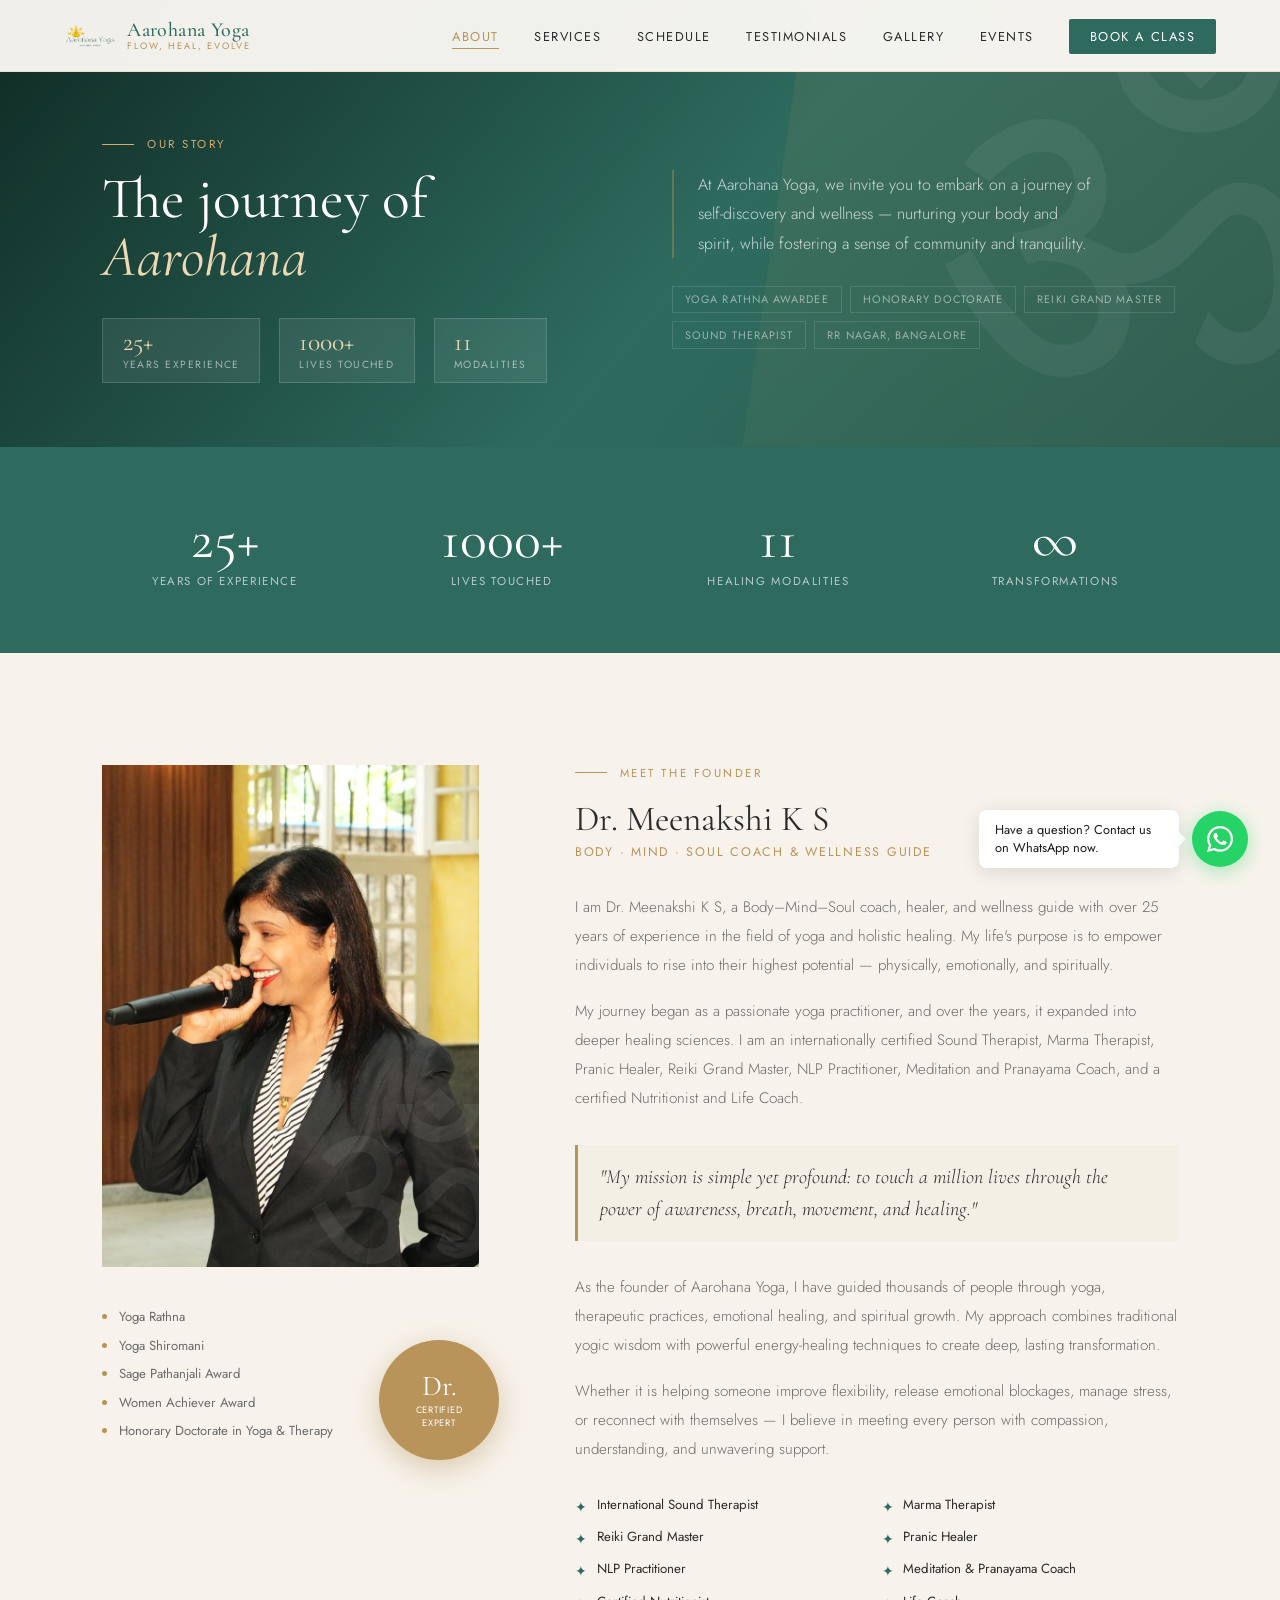
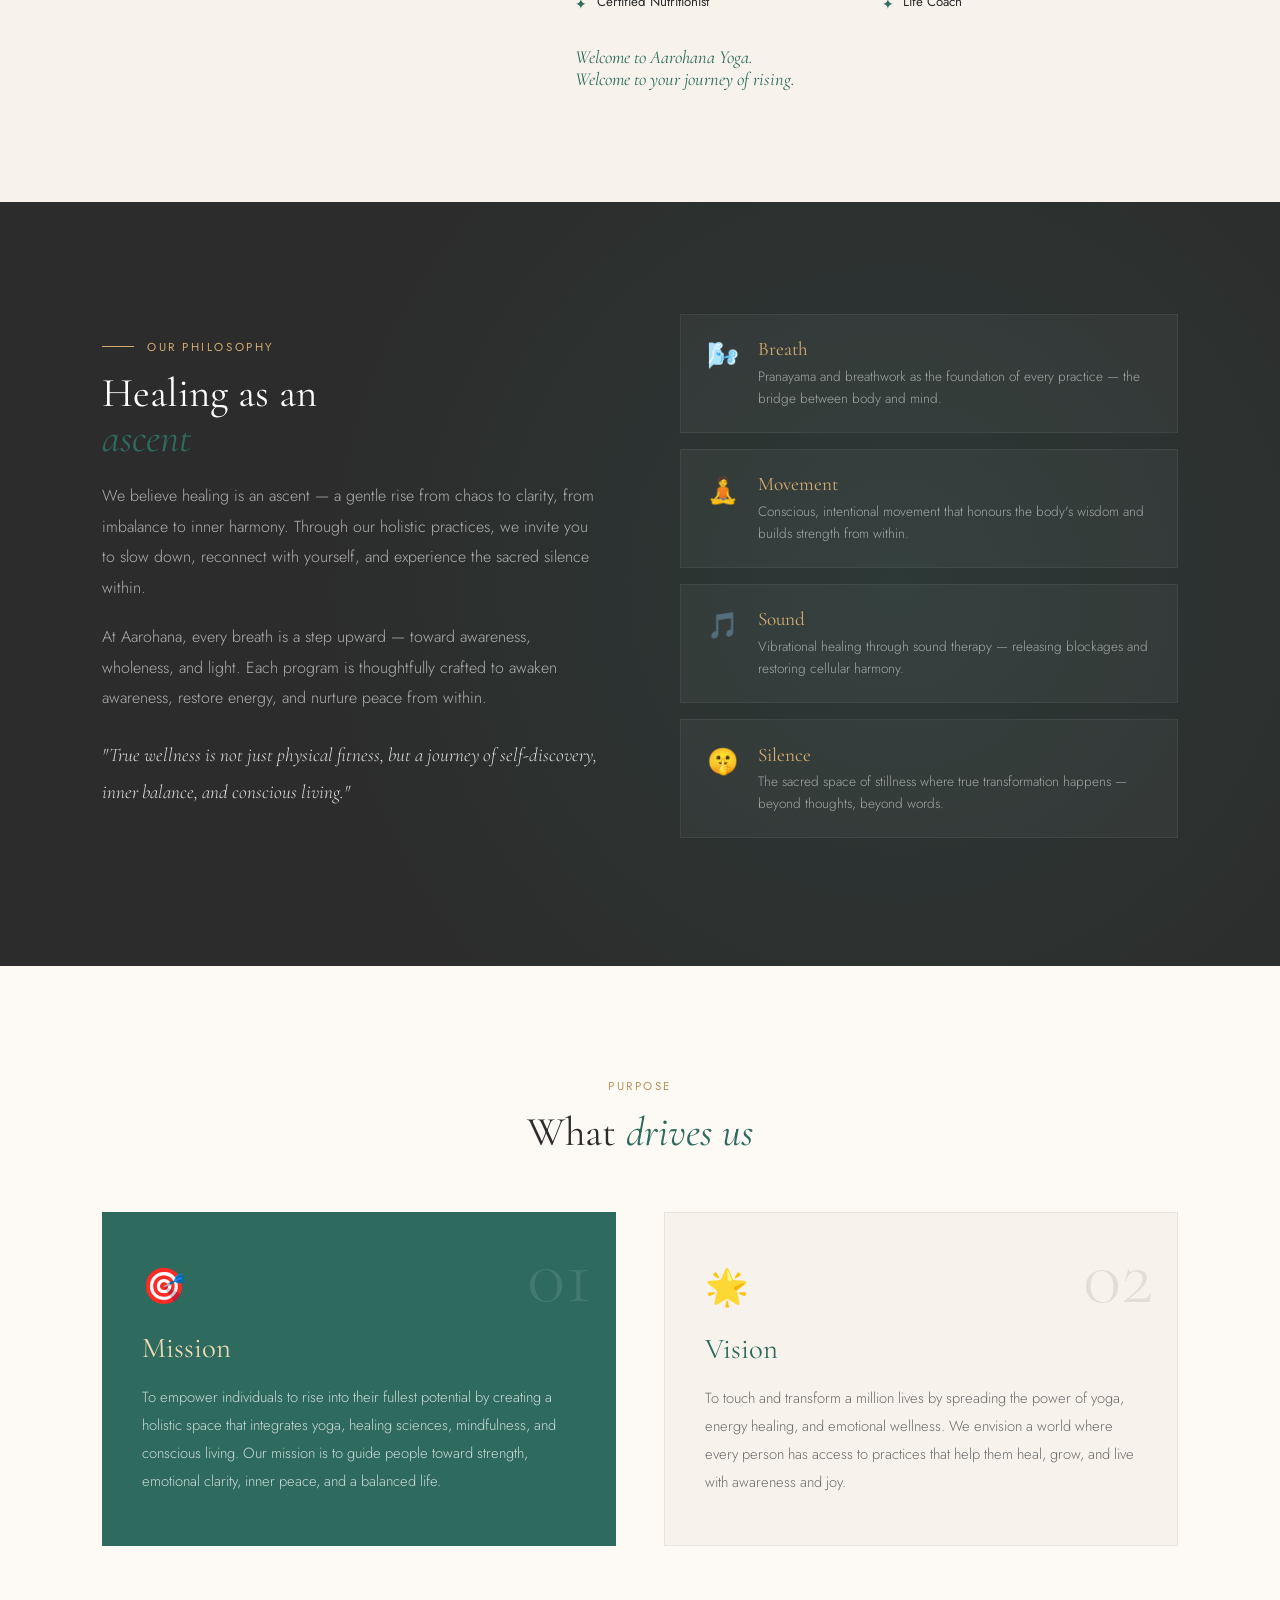
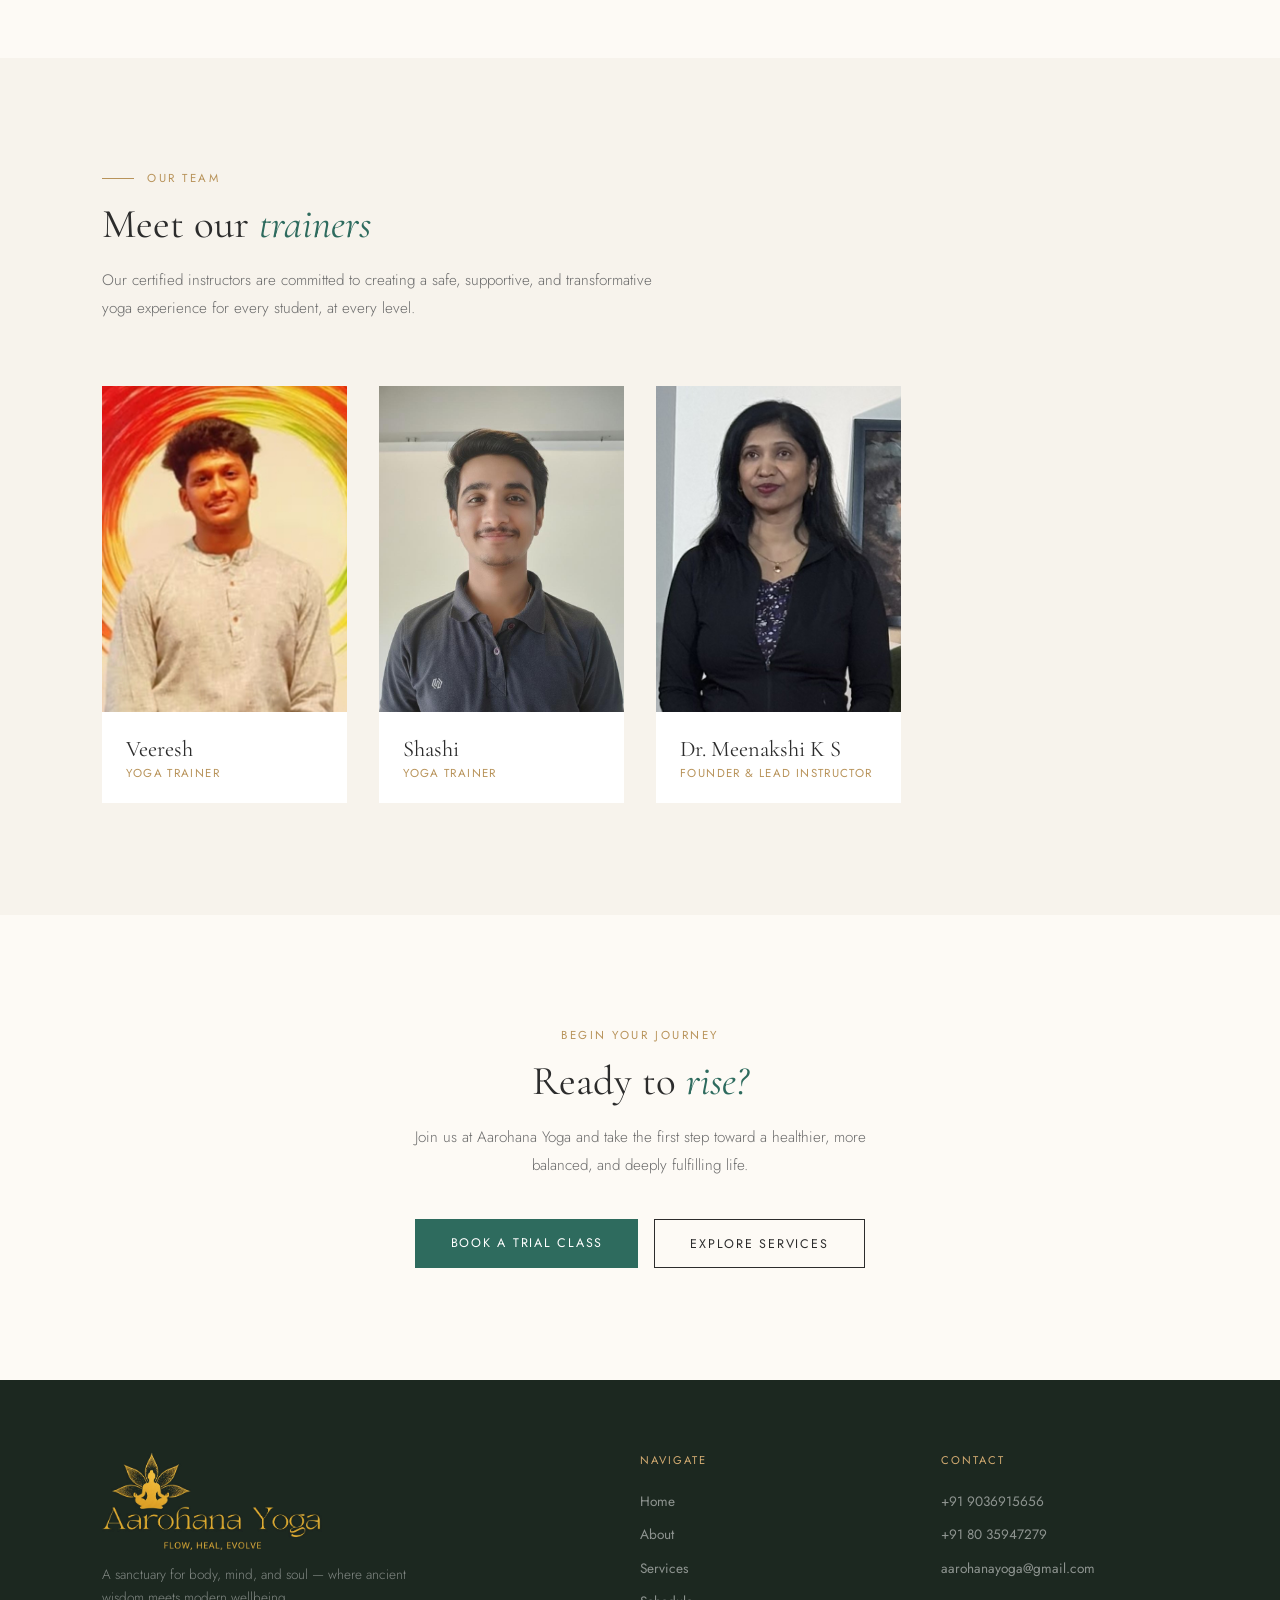
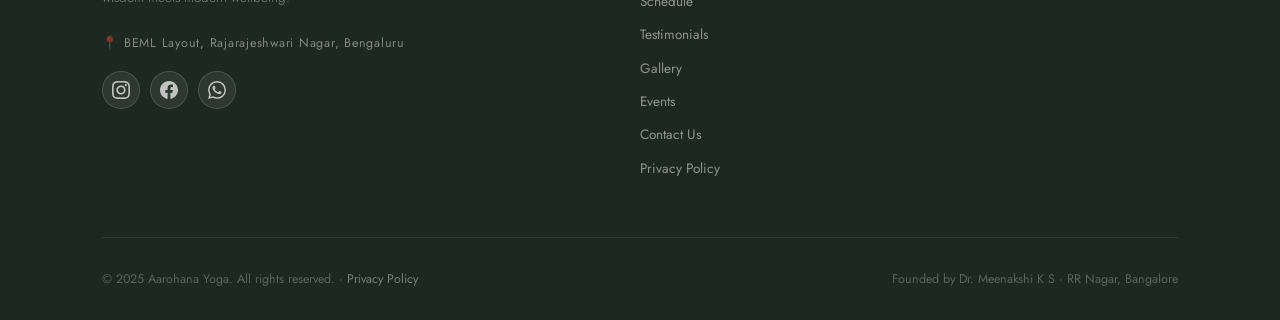
==== commit 79170d78: "Add files via upload" ====
--- a/pages/about.html
+++ b/pages/about.html
@@ -396,6 +396,7 @@
         <li><a href="gallery.html">Gallery</a></li>
         <li><a href="events.html">Events</a></li>
         <li><a href="../index.html#contact">Contact Us</a></li>
+        <li><a href="privacy.html">Privacy Policy</a></li>
       </ul>
     </div>
     <div>
